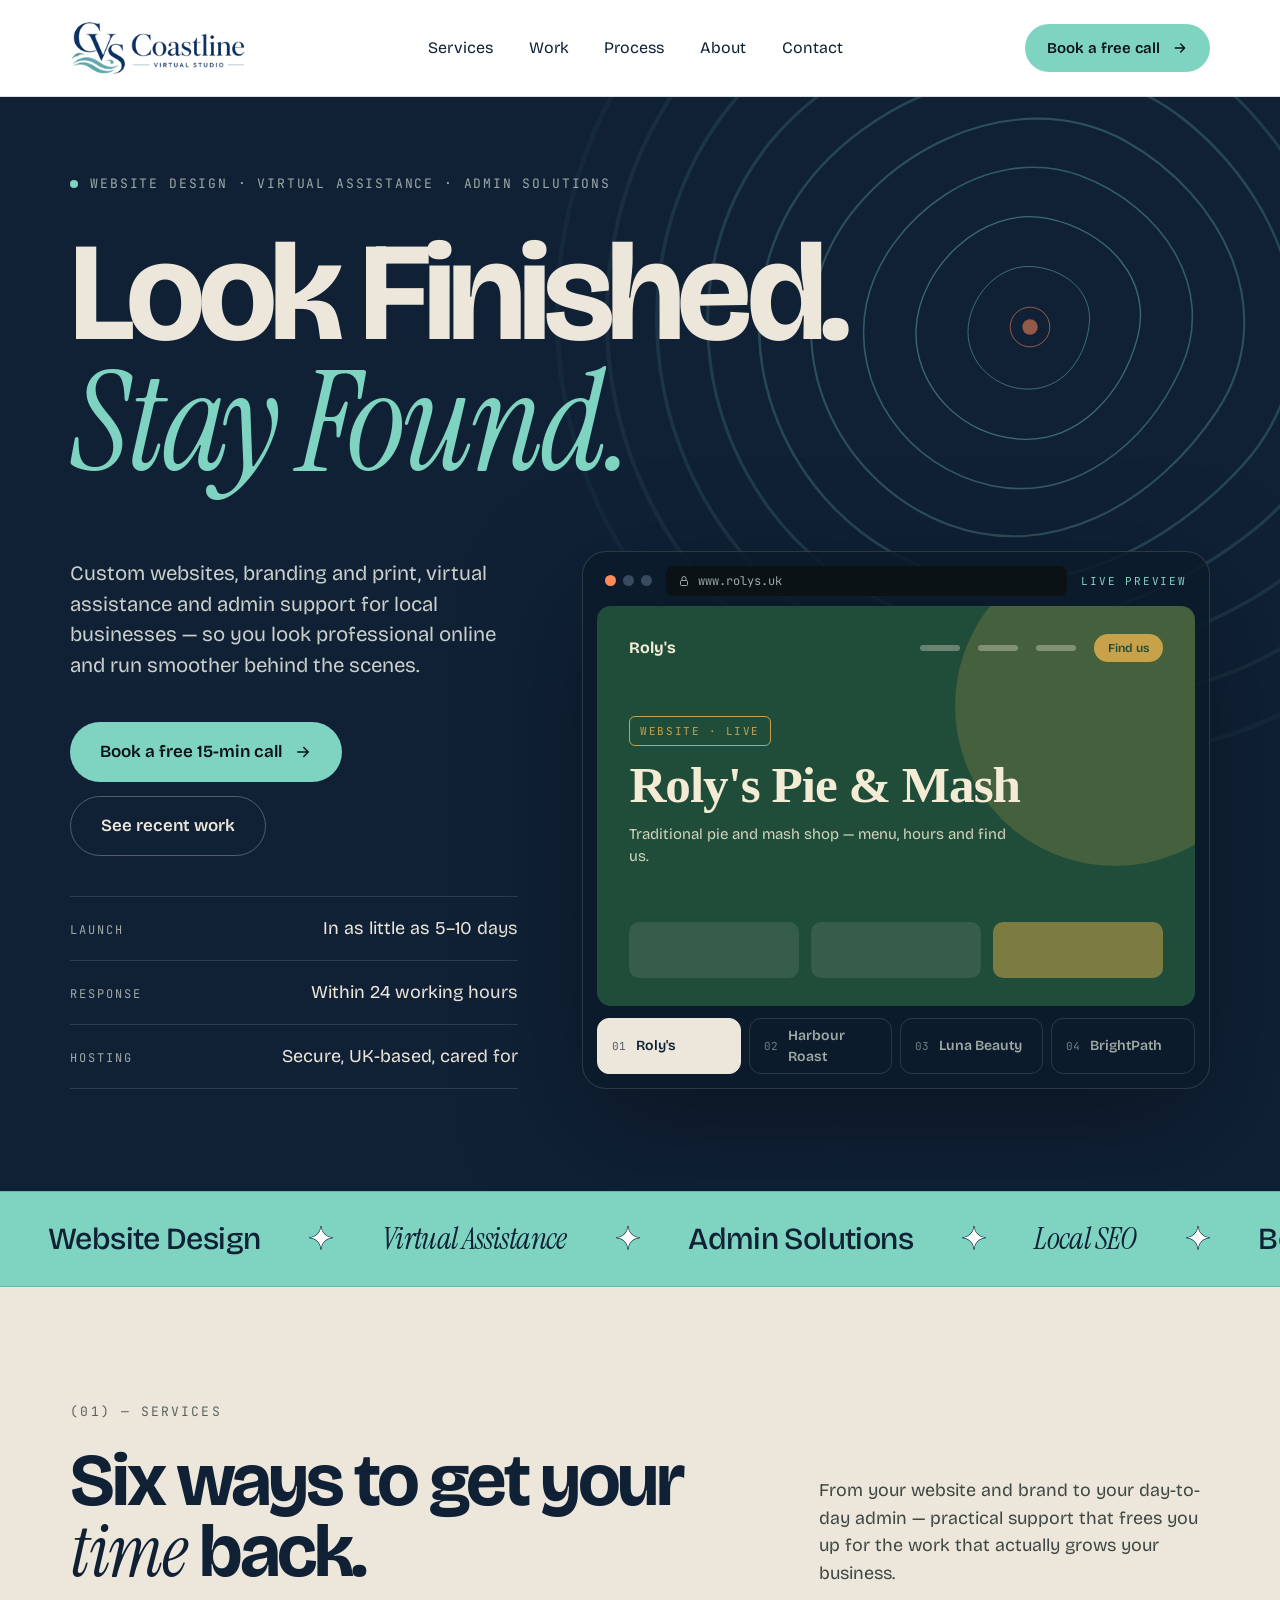
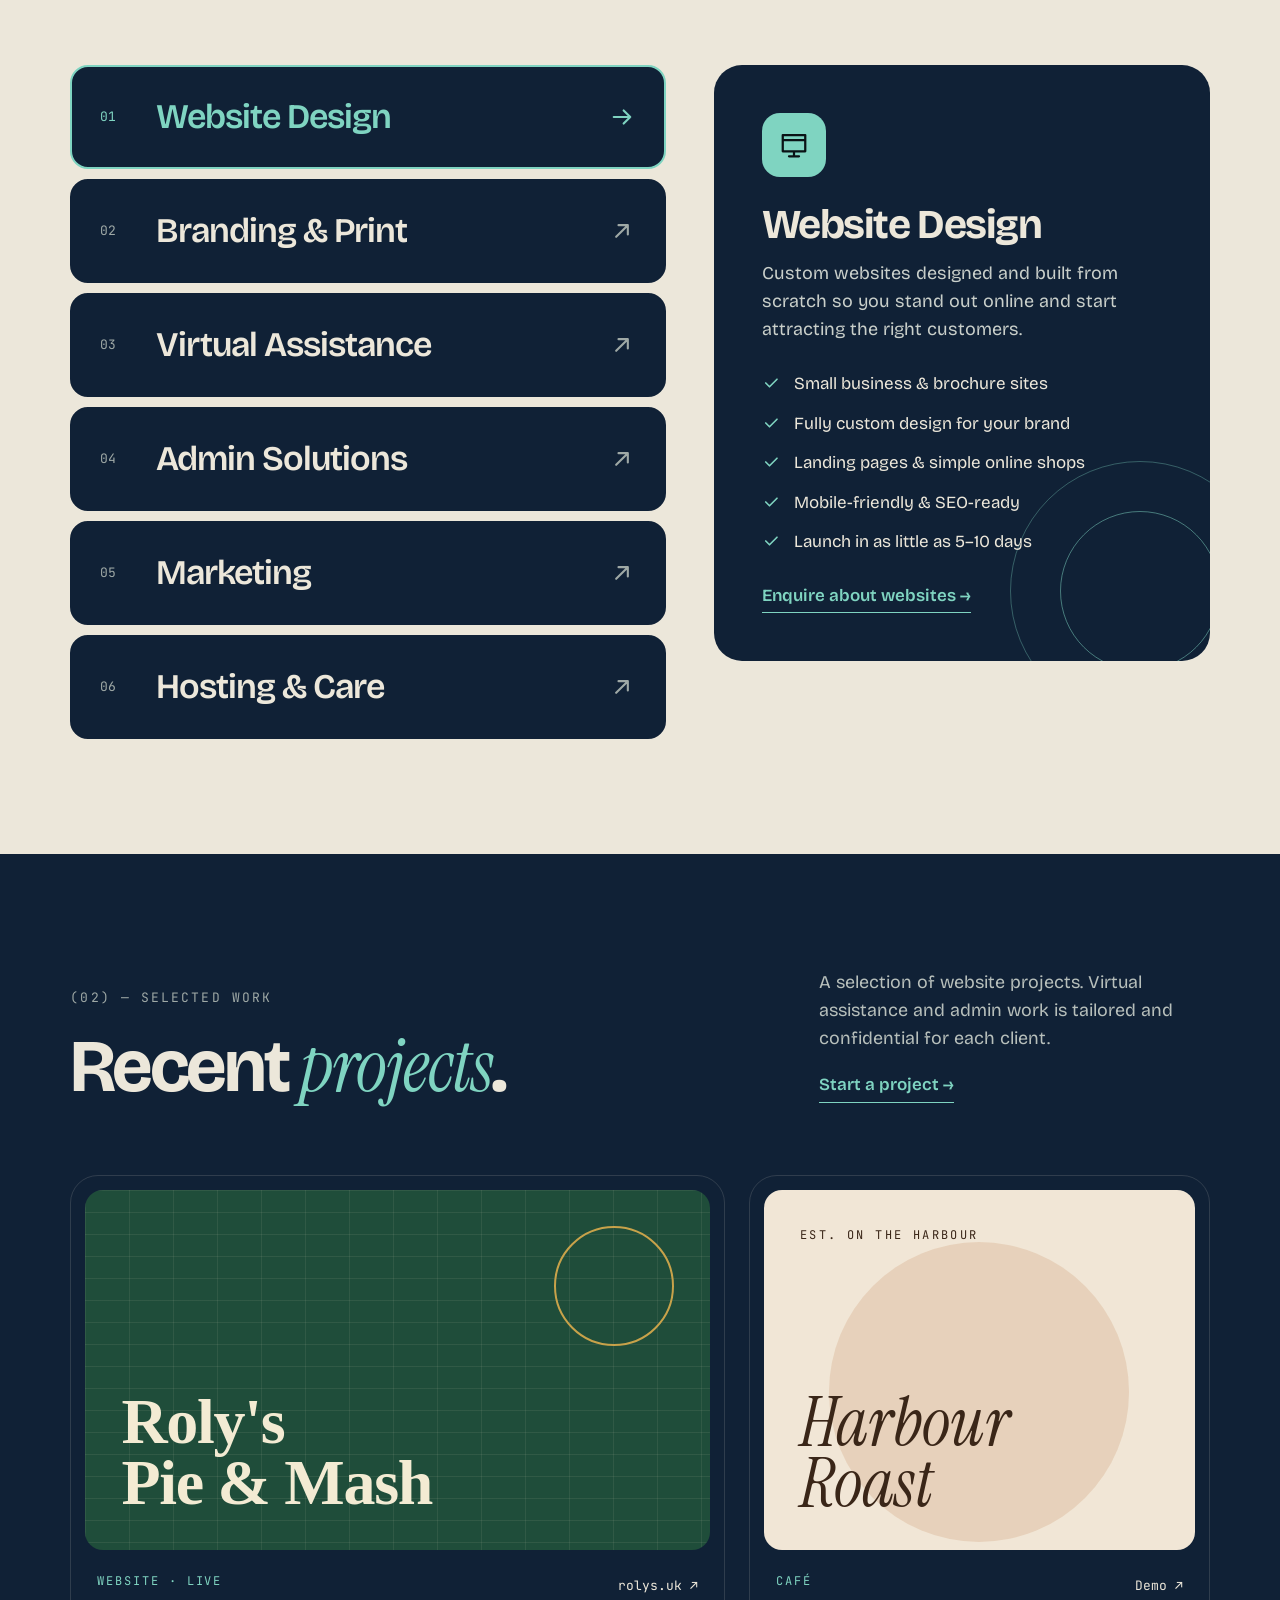
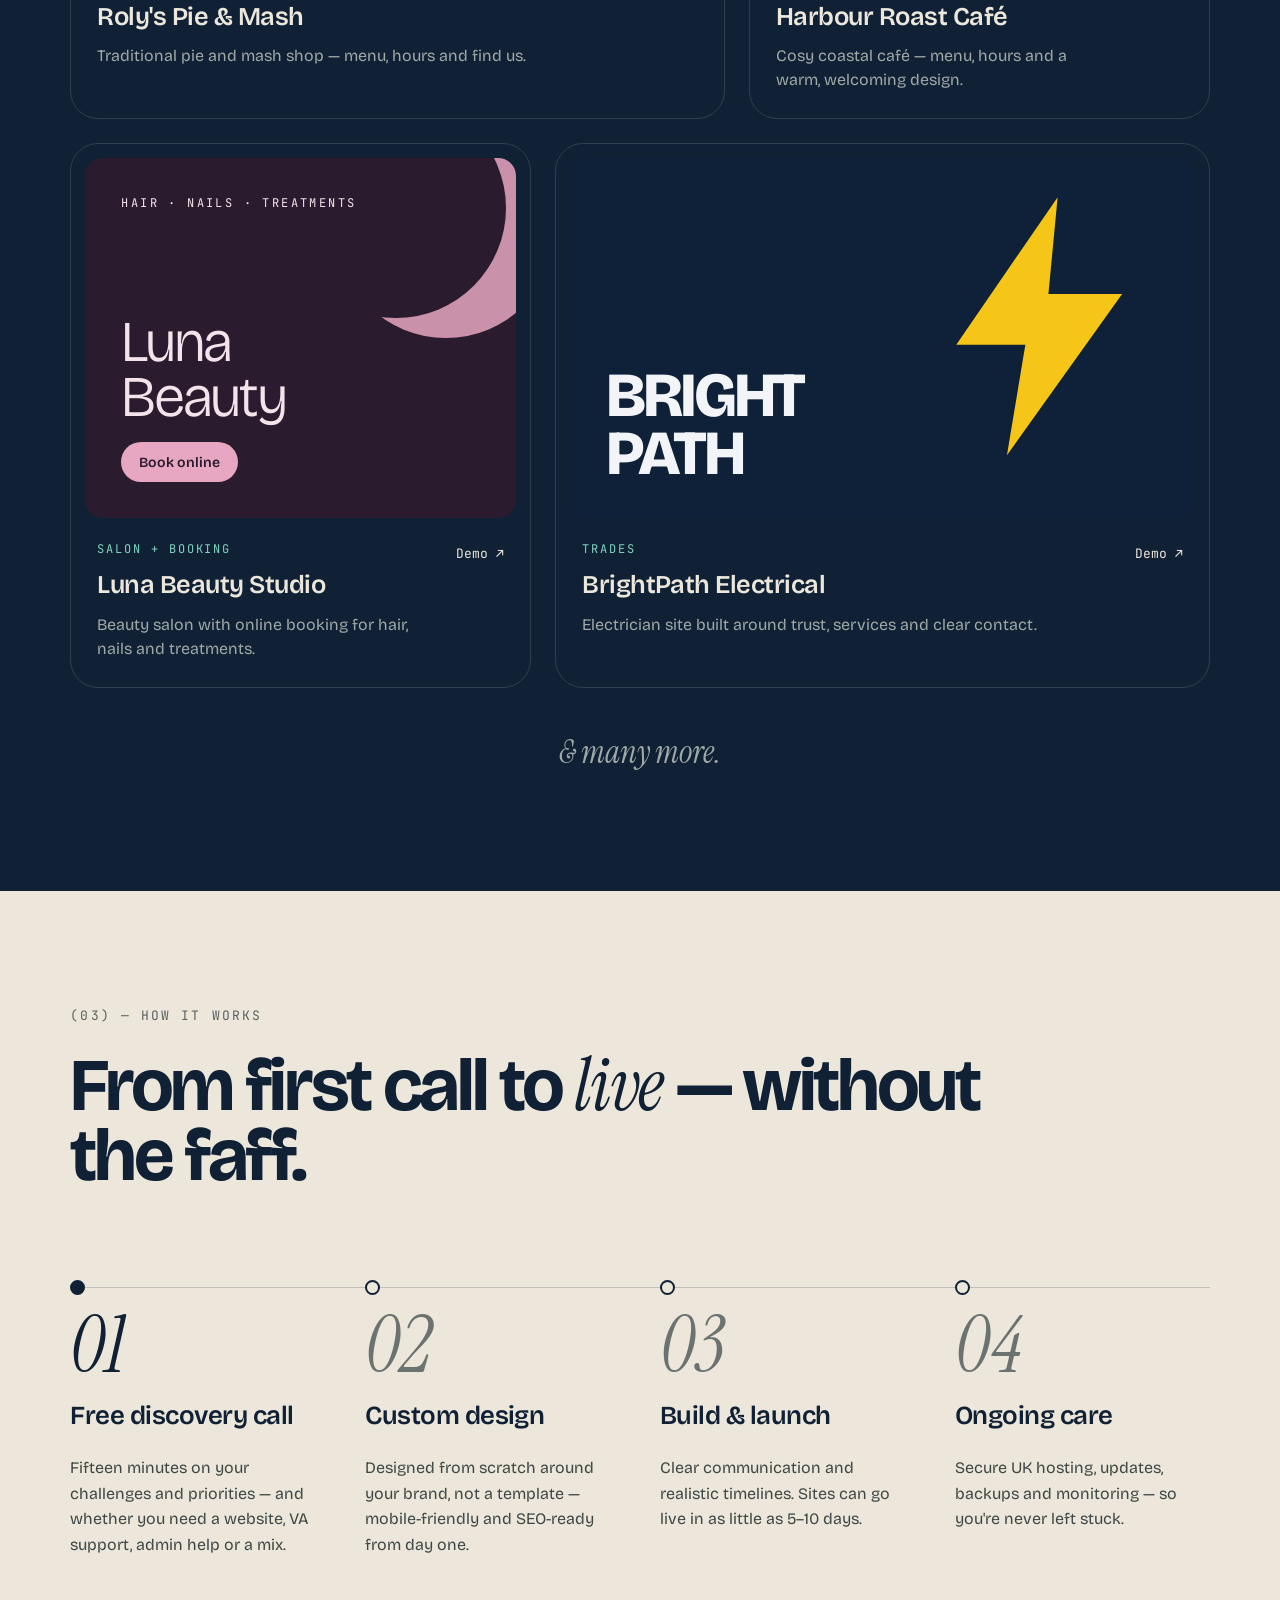
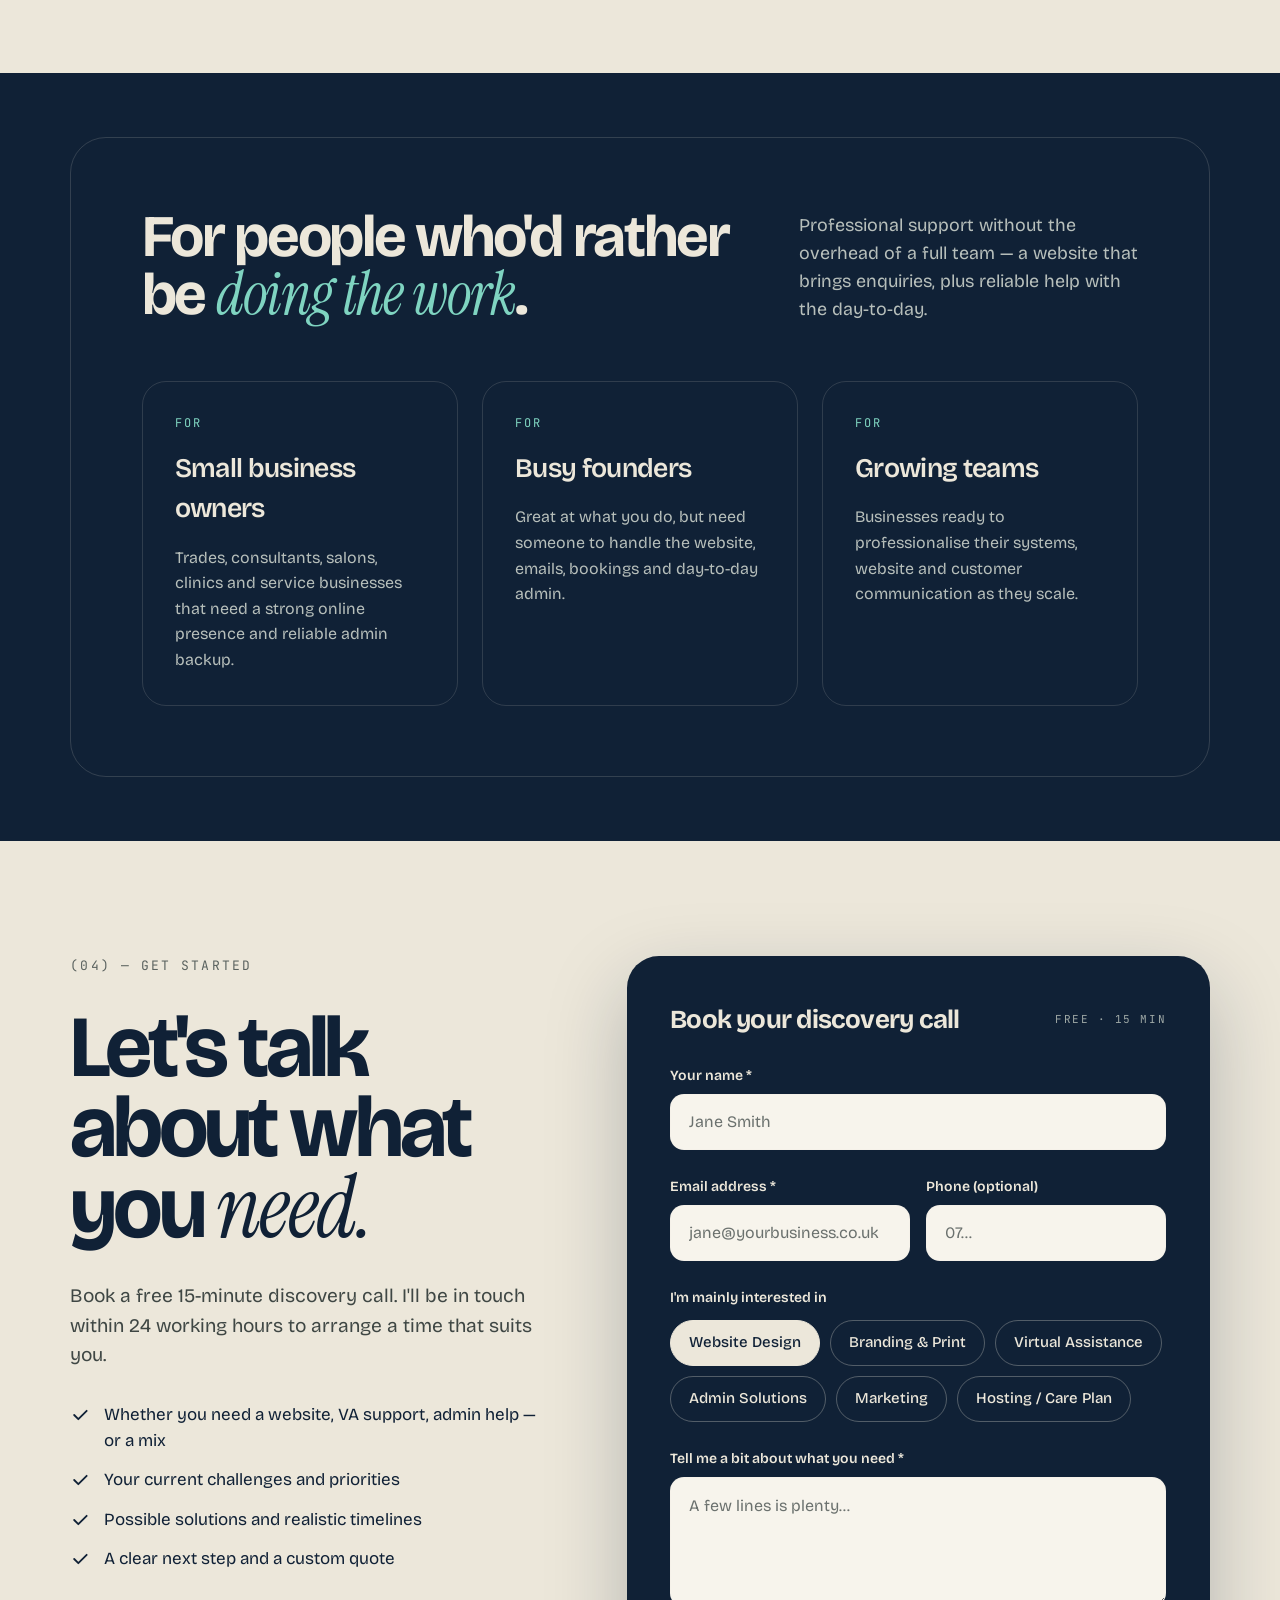
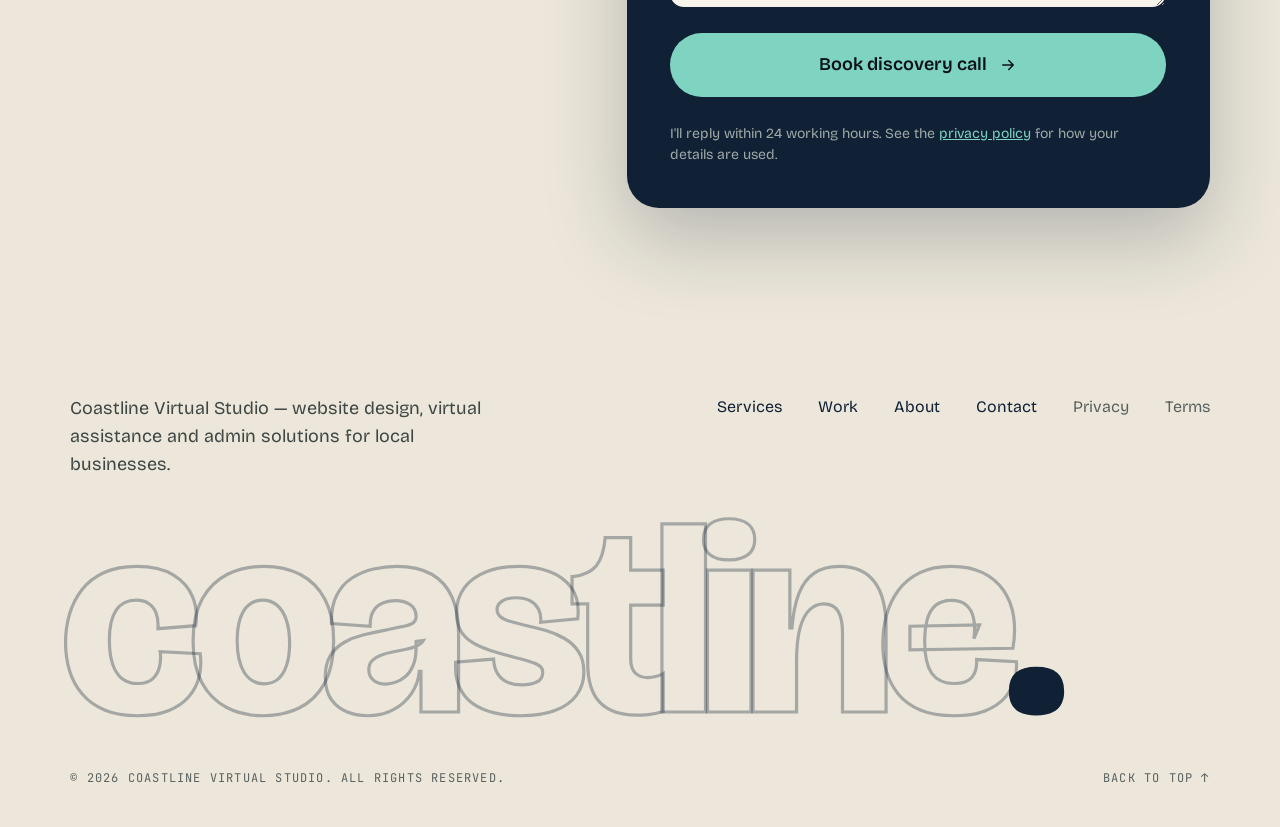
==== index.html @ e0f5e913 "Marquee: sea-green background, navy text, white stars with navy outline Co-Authored-By: Claude Opus " ====
<!doctype html>
<html lang="en-GB">
<head>
<meta charset="utf-8">
<meta name="viewport" content="width=device-width, initial-scale=1, viewport-fit=cover">
<title>Coastline Virtual Studio | Website Design &amp; Virtual Assistance</title>
<meta name="description" content="Coastline Virtual Studio helps local businesses with website design, branding and print, virtual assistance and admin solutions. Professional support so you can focus on growing your business.">
<meta name="theme-color" content="#102136">
<link rel="canonical" href="https://coastlinevirtualstudio.co.uk/">

<meta property="og:type" content="website">
<meta property="og:site_name" content="Coastline Virtual Studio">
<meta property="og:title" content="Coastline Virtual Studio — Look finished. Stay found.">
<meta property="og:description" content="Custom websites, branding and print, virtual assistance and admin support for local businesses.">
<meta property="og:url" content="https://coastlinevirtualstudio.co.uk/">
<!-- TODO: add a 1200×630 share image, e.g. <meta property="og:image" content="https://coastlinevirtualstudio.co.uk/og-image.png"> -->
<meta name="twitter:card" content="summary_large_image">

<link rel="icon" href="data:image/svg+xml,%3Csvg xmlns='http://www.w3.org/2000/svg' viewBox='0 0 44 44'%3E%3Ccircle cx='22' cy='22' r='21' fill='%23102136'/%3E%3Cpath d='M7 20c4-4 8-4 12 0s8 4 12 0 6-3 7-2' stroke='%237FD4C1' stroke-width='2.4' fill='none' stroke-linecap='round'/%3E%3Cpath d='M7 27c4-4 8-4 12 0s8 4 12 0 6-3 7-2' stroke='%23ECE7DA' stroke-width='2.4' fill='none' stroke-linecap='round'/%3E%3C/svg%3E">

<link rel="preconnect" href="https://fonts.googleapis.com">
<link rel="preconnect" href="https://fonts.gstatic.com" crossorigin>
<link rel="stylesheet" href="https://fonts.googleapis.com/css2?family=Bricolage+Grotesque:opsz,wght@12..96,300..800&amp;family=Instrument+Serif:ital@0;1&amp;family=JetBrains+Mono:wght@400;500&amp;display=swap">

<script type="application/ld+json">
{
  "@context": "https://schema.org",
  "@type": "ProfessionalService",
  "name": "Coastline Virtual Studio",
  "url": "https://coastlinevirtualstudio.co.uk/",
  "description": "Website design, virtual assistance and admin solutions for local businesses.",
  "areaServed": "GB"
}
</script>

<!--
  ============================================================
  BEFORE GOING LIVE — replace these placeholders:
  1. FORM_ENDPOINT   → the contact form's action URL (search "FORM_ENDPOINT")
  2. CONTACT_EMAIL   → fallback email shown if the form can't send
  3. Reviews         → three client quotes, names, businesses, initials
  4. GOOGLE_REVIEWS  → link to the Google Business reviews page
  5. Optional: supply a larger (or SVG) logo for sharper rendering on high-res screens
  ============================================================
-->

<style>
:root{
  --navy:#102136;
  --navy-deep:#0C1A2B;
  --ink:#0A1215;
  --cream:#ECE7DA;
  --paper:#F7F4EC;
  --white:#FFFFFF;
  --sea:#7FD4C1;
  --sea-hover:#A8E6D8;
  --coral:#FF8A5B;
  --on-navy:#ECE7DA;
  --on-navy-body:#C9CFCA;
  --on-navy-soft:#B7BFBB;
  --on-navy-muted:#9FA9A6;
  --on-cream:#102136;
  --on-cream-body:#3F4744;
  --on-cream-muted:#5A625F;
  --line-dark:rgba(236,231,218,.14);
  --line-light:rgba(16,33,54,.14);

  --f-display:'Bricolage Grotesque','Helvetica Neue',Helvetica,Arial,sans-serif;
  --f-serif:'Instrument Serif',Georgia,'Times New Roman',serif;
  --f-mono:'JetBrains Mono',ui-monospace,SFMono-Regular,Menlo,Consolas,monospace;

  --gutter:clamp(20px,5.5vw,80px);
  --section-y:clamp(80px,9vw,136px);
  --maxw:1440px;
  --header-h:80px;

  --h1:clamp(52px,15vw,140px);
  --h2:clamp(40px,5.8vw,80px);
  --h2-lg:clamp(48px,6.8vw,96px);
}
@media (min-width:1100px){:root{--header-h:96px}}

*,*::before,*::after{box-sizing:border-box}
:root{padding-top:env(safe-area-inset-top,0px);padding-bottom:env(safe-area-inset-bottom,0px)}
html{scroll-behavior:smooth;scroll-padding-top:calc(var(--header-h) + env(safe-area-inset-top,0px));-webkit-text-size-adjust:100%}
body{margin:0;background:var(--cream);color:var(--on-navy);font-family:var(--f-display);font-size:17px;line-height:1.5;-webkit-font-smoothing:antialiased;text-rendering:optimizeLegibility;overflow-x:hidden}
img,svg{max-width:100%}
a{color:var(--sea)}
a:hover{color:var(--sea-hover)}
button{font:inherit;color:inherit}
:focus-visible{outline:2px solid var(--sea);outline-offset:3px;border-radius:4px}
.on-cream :focus-visible{outline-color:var(--navy)}
.skip{position:absolute;left:-9999px;top:8px;z-index:100;background:var(--sea);color:var(--ink);padding:12px 18px;border-radius:999px;font-weight:600;text-decoration:none}
.skip:focus{left:12px}
.sr-only{position:absolute;width:1px;height:1px;padding:0;margin:-1px;overflow:hidden;clip:rect(0,0,0,0);white-space:nowrap;border:0}

.wrap{width:100%;max-width:var(--maxw);margin:0 auto;padding-left:var(--gutter);padding-right:var(--gutter)}
.section{padding-top:var(--section-y);padding-bottom:var(--section-y)}
.bg-navy{background:var(--navy);color:var(--on-navy)}
.bg-cream{background:var(--cream);color:var(--on-cream)}

.eyebrow{display:block;font-family:var(--f-mono);font-size:13px;letter-spacing:.16em;color:var(--on-navy-muted)}
.bg-cream .eyebrow{color:var(--on-cream-muted)}
.h2{margin:0;font-size:var(--h2);line-height:.95;letter-spacing:-.045em;font-weight:700}
.it{font-family:var(--f-serif);font-style:italic;font-weight:400;letter-spacing:-.02em}
.bg-navy .it{color:var(--sea)}
.bg-cream .it{color:var(--navy)}
.lede{margin:0;font-size:clamp(17px,1.4vw,19px);line-height:1.55;color:var(--on-navy-soft)}
.bg-cream .lede{color:var(--on-cream-body)}
.section-head{display:grid;grid-template-columns:minmax(0,7fr) minmax(0,4fr);gap:clamp(24px,5vw,64px);align-items:end}
.section-head .stack{display:flex;flex-direction:column;gap:24px}
.section-head .aside{display:flex;flex-direction:column;gap:20px;align-items:flex-start}
.text-link{font-size:17px;font-weight:600;text-decoration:none;border-bottom:1px solid currentColor;padding-bottom:4px}
.bg-navy .text-link{color:var(--sea)}
.bg-cream .text-link{color:var(--navy)}

.btn{display:inline-flex;align-items:center;justify-content:center;gap:12px;min-height:56px;padding:0 28px;border-radius:999px;font-weight:600;font-size:17px;text-decoration:none;border:0;cursor:pointer;transition:transform .2s,filter .2s,background .2s;white-space:nowrap}
.btn:hover{transform:translateY(-2px)}
.btn-sea{background:var(--sea);color:var(--ink)}
.btn-sea:hover{color:var(--ink);filter:brightness(1.06)}
.btn-ghost{border:1px solid rgba(236,231,218,.3);color:var(--on-navy);background:transparent}
.btn-ghost:hover{color:var(--on-navy);border-color:rgba(236,231,218,.6)}
.btn svg{flex:none}

/* ---------- HEADER ---------- */
.site-header{position:sticky;top:0;z-index:50;background:var(--white);color:var(--navy);border-bottom:1px solid var(--line-light);transition:box-shadow .3s}
.site-header.scrolled{box-shadow:0 10px 30px rgba(16,33,54,.08)}
.site-header .wrap{height:var(--header-h);display:flex;align-items:center;justify-content:space-between;gap:24px}
.brand{display:flex;align-items:center;gap:14px;text-decoration:none;color:var(--navy)}
.brand:hover{color:var(--navy)}
.brand img{display:block;height:52px;width:auto}
@media (max-width:640px){.brand img{height:44px}}
.nav{display:flex;gap:clamp(24px,2.8vw,40px);font-size:16px}
.nav a{color:var(--navy);text-decoration:none;position:relative;padding:6px 0}
.nav a::after{content:"";position:absolute;left:0;right:0;bottom:0;height:1.5px;background:var(--navy);transform:scaleX(0);transform-origin:left;transition:transform .25s}
.nav a:hover::after{transform:scaleX(1)}
.header-cta{min-height:48px;padding:0 22px;font-size:15px}
.menu-btn{display:none;width:48px;height:48px;border-radius:12px;border:1px solid var(--line-light);background:transparent;cursor:pointer;align-items:center;justify-content:center}
.menu-btn .bars span{display:block;width:20px;height:2px;background:var(--navy);border-radius:2px;transition:transform .25s}
.menu-btn .bars span+span{margin-top:6px}
.menu-btn[aria-expanded="true"] .bars span:first-child{transform:translateY(4px) rotate(45deg)}
.menu-btn[aria-expanded="true"] .bars span:last-child{transform:translateY(-4px) rotate(-45deg)}
.menu-btn .bars{display:flex;flex-direction:column}
.mobile-menu{display:none}

@media (max-width:1000px){
  .nav,.header-cta{display:none}
  .menu-btn{display:inline-flex}
  .mobile-menu{display:block;position:fixed;left:0;right:0;top:calc(var(--header-h) + env(safe-area-inset-top,0px));bottom:0;background:var(--white);color:var(--navy);padding:24px var(--gutter) calc(32px + env(safe-area-inset-bottom,0px));transform:translateY(-8px);opacity:0;visibility:hidden;transition:opacity .25s,transform .25s,visibility 0s .25s;overflow-y:auto;z-index:49}
  .mobile-menu.open{opacity:1;transform:none;visibility:visible;transition:opacity .25s,transform .25s}
  .mobile-menu ul{list-style:none;margin:0;padding:0;border-top:1px solid var(--line-light)}
  .mobile-menu li a{display:flex;justify-content:space-between;align-items:center;min-height:68px;border-bottom:1px solid var(--line-light);font-size:28px;font-weight:600;letter-spacing:-.02em;color:var(--navy);text-decoration:none}
  .mobile-menu .btn{margin-top:28px;width:100%}
  body.menu-open{overflow:hidden}
}

/* ---------- HERO ---------- */
.hero{position:relative;overflow:hidden;padding-top:clamp(48px,6vw,80px);padding-bottom:clamp(72px,8vw,112px)}
.hero-contours{position:absolute;right:-300px;top:-320px;width:1100px;height:1100px;opacity:.55;pointer-events:none}
.contour-spin{animation:spin 160s linear infinite;transform-box:fill-box;transform-origin:center}
.pulse{animation:pulse 2.2s ease-in-out infinite;transform-box:fill-box;transform-origin:center}
@keyframes spin{to{transform:rotate(360deg)}}
@keyframes pulse{0%,100%{opacity:1;transform:scale(1)}50%{opacity:.35;transform:scale(.7)}}
@keyframes rise{from{opacity:0;transform:translateY(24px)}to{opacity:1;transform:none}}
.hero .wrap{position:relative}
.hero-tag{margin:0;display:flex;align-items:center;gap:12px;font-family:var(--f-mono);font-size:13px;letter-spacing:.14em;color:var(--on-navy-muted);animation:rise .9s cubic-bezier(.2,.7,.2,1) both}
.hero-tag .dot{width:8px;height:8px;border-radius:50%;background:var(--sea);flex:none}
.hero h1{margin:clamp(24px,3vw,36px) 0 0;font-size:var(--h1);font-weight:700;line-height:.92;letter-spacing:-.048em;animation:rise .9s .15s cubic-bezier(.2,.7,.2,1) both}
.hero h1 .it{display:block;color:var(--sea)}
.hero-grid{margin-top:clamp(48px,5vw,72px);display:grid;grid-template-columns:minmax(0,5fr) minmax(0,7fr);gap:clamp(40px,5vw,72px);align-items:start;animation:rise .9s .3s cubic-bezier(.2,.7,.2,1) both}
.hero-copy{display:flex;flex-direction:column;gap:40px;padding-top:8px}
.hero-copy p{margin:0;font-size:clamp(18px,1.6vw,22px);line-height:1.5;color:var(--on-navy-body)}
.hero-ctas{display:flex;gap:14px;flex-wrap:wrap}
.hero-ctas .btn{min-height:60px;padding:0 30px}
.facts{margin:0;padding:0;list-style:none;border-top:1px solid var(--line-dark)}
.facts li{display:flex;justify-content:space-between;align-items:baseline;gap:16px;padding:18px 0;border-bottom:1px solid var(--line-dark)}
.facts .k{font-family:var(--f-mono);font-size:12px;letter-spacing:.16em;color:var(--on-navy-muted)}
.facts .v{font-size:18px;text-align:right}

/* live preview */
.preview{border:1px solid var(--line-dark);border-radius:24px;background:rgba(12,26,43,.85);padding:14px;box-shadow:0 40px 120px rgba(0,0,0,.35)}
.chrome{height:40px;display:flex;align-items:center;gap:14px;padding:0 8px 10px}
.lights{display:flex;gap:7px;flex:none}
.lights span{width:11px;height:11px;border-radius:50%;background:#3A4A5E}
.lights span:first-child{background:var(--coral)}
.urlbar{flex:1;min-width:0;height:30px;border-radius:8px;background:var(--ink);display:flex;align-items:center;gap:8px;padding:0 12px;font-family:var(--f-mono);font-size:12px;color:var(--on-navy-muted);overflow:hidden;white-space:nowrap;text-overflow:ellipsis}
.urlbar span{overflow:hidden;text-overflow:ellipsis}
.live{font-family:var(--f-mono);font-size:11px;letter-spacing:.16em;color:var(--sea);flex:none}
.mock{--p-bg:#1F4D3A;--p-fg:#F3EBD3;--p-acc:#C8A24A;--p-font:Georgia,serif;height:400px;border-radius:14px;background:var(--p-bg);color:var(--p-fg);padding:28px 32px;display:flex;flex-direction:column;justify-content:space-between;overflow:hidden;position:relative;transition:background .6s,color .6s;text-decoration:none}
.mock:hover{color:var(--p-fg)}
.mock-orb{position:absolute;width:320px;height:320px;border-radius:50%;right:-80px;top:-60px;background:var(--p-acc);opacity:.22;transition:background .6s}
.mock-nav{display:flex;justify-content:space-between;align-items:center;position:relative;gap:12px}
.mock-brand{font-weight:700;font-size:16px;letter-spacing:-.01em}
.mock-links{display:flex;gap:18px;align-items:center}
.mock-links i{display:block;width:40px;height:6px;border-radius:3px;background:var(--p-fg);opacity:.35}
.mock-cta{height:28px;padding:0 14px;border-radius:999px;background:var(--p-acc);color:var(--p-bg);font-size:12px;font-weight:600;display:flex;align-items:center;white-space:nowrap}
.mock-body{display:flex;flex-direction:column;gap:14px;position:relative}
.mock-tag{align-self:flex-start;font-family:var(--f-mono);font-size:11px;letter-spacing:.14em;padding:6px 10px;border-radius:6px;border:1px solid var(--p-acc);color:var(--p-acc)}
.mock-name{font-family:var(--p-font);font-size:clamp(34px,4vw,52px);line-height:.98;letter-spacing:-.02em;font-weight:700;max-width:440px}
.mock-desc{font-size:15px;opacity:.85;max-width:380px;line-height:1.45}
.mock-row{display:grid;grid-template-columns:repeat(3,minmax(0,1fr));gap:12px;position:relative}
.mock-row i{display:block;height:56px;border-radius:10px;background:var(--p-fg);opacity:.1}
.mock-row i:last-child{background:var(--p-acc);opacity:.55}
.mock.swap .mock-body{animation:rise .5s cubic-bezier(.2,.7,.2,1) both}
.tabs{display:grid;grid-template-columns:repeat(4,minmax(0,1fr));gap:8px;margin-top:12px}
.tab{min-height:56px;border-radius:12px;border:1px solid var(--line-dark);background:transparent;color:var(--on-navy-muted);font-size:14px;font-weight:600;display:flex;align-items:center;gap:10px;padding:0 14px;cursor:pointer;text-align:left;transition:background .3s,color .3s,border-color .3s}
.tab:hover{border-color:rgba(236,231,218,.35);color:var(--on-navy)}
.tab small{font-family:var(--f-mono);font-size:11px;opacity:.7;font-weight:400}
.tab[aria-selected="true"]{background:var(--cream);color:var(--navy);border-color:var(--cream)}

/* ---------- MARQUEE ---------- */
.marquee{background:var(--sea);color:var(--navy);height:96px;border-top:1px solid rgba(16,33,54,.18);border-bottom:1px solid rgba(16,33,54,.18);overflow:hidden;display:flex;align-items:center}
.marquee-track{display:flex;gap:48px;white-space:nowrap;font-size:clamp(24px,2.4vw,34px);font-weight:500;letter-spacing:-.02em;padding-left:48px;animation:marquee 40s linear infinite;will-change:transform}
.marquee-track .it{color:inherit}
.marquee-track .star{color:var(--white);-webkit-text-stroke:1.2px var(--navy);paint-order:stroke fill}
@keyframes marquee{to{transform:translateX(-50%)}}

/* ---------- SERVICES ---------- */
.services-grid{margin-top:clamp(48px,6vw,80px);display:grid;grid-template-columns:minmax(0,6fr) minmax(0,5fr);gap:clamp(24px,4vw,48px);align-items:start}
.svc-list{display:flex;flex-direction:column;gap:10px}
.svc-tab{min-height:104px;border:2px solid var(--navy);border-radius:18px;background:var(--navy);color:var(--on-navy);display:flex;align-items:center;gap:28px;padding:0 28px;cursor:pointer;text-align:left;width:100%;transition:border-color .25s,color .25s,transform .25s}
.svc-tab:hover{transform:translateX(4px)}
.svc-tab .n{font-family:var(--f-mono);font-size:13px;color:var(--on-navy-muted);width:28px;flex:none}
.svc-tab .t{font-size:clamp(24px,2.7vw,38px);font-weight:600;letter-spacing:-.03em;flex:1}
.svc-tab svg{flex:none;stroke:var(--on-navy-muted);transition:transform .25s}
.svc-tab[aria-selected="true"]{border-color:var(--sea);color:var(--sea)}
.svc-tab[aria-selected="true"] .n{color:var(--sea)}
.svc-tab[aria-selected="true"] svg{stroke:var(--sea);transform:rotate(45deg)}
.svc-tab:focus-visible{outline-color:var(--navy)}
.svc-panel{background:var(--navy);color:var(--on-navy);border-radius:28px;padding:clamp(28px,4vw,48px);min-height:520px;display:flex;flex-direction:column;gap:28px;position:relative;overflow:hidden}
.svc-panel[hidden]{display:none}
.svc-panel::before,.svc-panel::after{content:"";position:absolute;border-radius:50%;border:1px solid var(--sea);pointer-events:none}
.svc-panel::before{right:-60px;bottom:-60px;width:260px;height:260px;opacity:.35}
.svc-panel::after{right:-10px;bottom:-10px;width:160px;height:160px;opacity:.5}
.svc-panel.swap{animation:rise .45s cubic-bezier(.2,.7,.2,1) both}
.svc-icon{width:64px;height:64px;border-radius:18px;background:var(--sea);display:flex;align-items:center;justify-content:center}
.svc-panel h3{margin:0 0 14px;font-size:clamp(32px,3.2vw,44px);line-height:1;letter-spacing:-.035em;font-weight:700}
.svc-panel p{margin:0;font-size:18px;line-height:1.55;color:var(--on-navy-body)}
.ticks{margin:0;padding:0;list-style:none;display:flex;flex-direction:column;gap:14px;position:relative}
.ticks li{display:flex;gap:14px;align-items:flex-start;font-size:17px}
.ticks svg{flex:none;margin-top:3px}
.svc-panel .text-link{margin-top:auto;align-self:flex-start;position:relative;color:var(--sea)}

/* ---------- WORK ---------- */
.work-grid{margin-top:clamp(48px,6vw,72px);display:grid;grid-template-columns:repeat(12,minmax(0,1fr));gap:24px}
.work-card{text-decoration:none;color:var(--on-navy);border:1px solid var(--line-dark);border-radius:28px;padding:14px;display:flex;flex-direction:column;gap:22px;transition:transform .35s cubic-bezier(.2,.7,.2,1),border-color .35s}
.work-card:hover{transform:translateY(-6px);border-color:rgba(236,231,218,.35);color:var(--on-navy)}
.span-7{grid-column:span 7}.span-5{grid-column:span 5}
.work-visual{height:360px;border-radius:18px;position:relative;overflow:hidden;padding:36px;display:flex;flex-direction:column}
.work-meta{display:flex;justify-content:space-between;align-items:flex-start;padding:0 12px 12px;gap:24px}
.work-meta .l{display:flex;flex-direction:column;gap:8px}
.work-meta .cat{font-family:var(--f-mono);font-size:12px;letter-spacing:.16em;color:var(--sea)}
.work-meta .name{font-size:clamp(22px,2vw,28px);font-weight:600;letter-spacing:-.02em}
.work-meta .desc{font-size:16px;color:var(--on-navy-muted)}
.work-meta .go{font-family:var(--f-mono);font-size:13px;white-space:nowrap;padding-top:4px}
.v-rolys{background:#1F4D3A;color:#F3EBD3;justify-content:flex-end}
.v-rolys::before{content:"";position:absolute;inset:0;background-image:linear-gradient(rgba(243,235,211,.08) 1px,transparent 1px),linear-gradient(90deg,rgba(243,235,211,.08) 1px,transparent 1px);background-size:44px 22px}
.v-rolys .ring{position:absolute;right:36px;top:36px;width:120px;height:120px;border-radius:50%;border:2px solid #C8A24A}
.v-rolys .word{font-family:Georgia,serif;font-size:clamp(44px,5vw,72px);font-weight:700;line-height:.95;letter-spacing:-.02em;position:relative}
.v-cafe{background:#F1E6D6;color:#3A2618;justify-content:space-between}
.v-cafe .blob{position:absolute;left:50%;top:56%;width:300px;height:300px;margin:-150px 0 0 -150px;border-radius:50%;background:#B5652B;opacity:.16}
.v-cafe .small{font-family:var(--f-mono);font-size:12px;letter-spacing:.2em;position:relative}
.v-cafe .word{font-family:var(--f-serif);font-style:italic;font-size:clamp(52px,5.3vw,76px);line-height:.9;position:relative}
.v-luna{background:#2A1B2E;color:#F4E3EA;justify-content:space-between}
.v-luna .moon{position:absolute;right:-40px;top:-40px;width:220px;height:220px;border-radius:50%;background:#E7A6C1;opacity:.85}
.v-luna .moon-cut{position:absolute;right:10px;top:-60px;width:220px;height:220px;border-radius:50%;background:#2A1B2E}
.v-luna .small{font-family:var(--f-mono);font-size:12px;letter-spacing:.2em;position:relative}
.v-luna .stack{display:flex;flex-direction:column;gap:18px;position:relative}
.v-luna .word{font-size:clamp(44px,4.5vw,64px);font-weight:300;letter-spacing:-.04em;line-height:.95}
.v-luna .pill{align-self:flex-start;height:40px;padding:0 18px;border-radius:999px;background:#E7A6C1;color:#2A1B2E;font-size:14px;font-weight:600;display:flex;align-items:center}
.v-bright{background:#0E2138;color:#F2F4F7;justify-content:flex-end}
.v-bright svg{position:absolute;right:40px;top:30px;width:clamp(150px,18vw,260px);height:auto}
.v-bright .word{font-size:clamp(48px,4.9vw,70px);font-weight:800;letter-spacing:-.05em;line-height:.92;text-transform:uppercase;position:relative}
.more{margin:40px 0 0;text-align:center;font-family:var(--f-serif);font-style:italic;font-size:32px;color:var(--on-navy-muted)}

/* ---------- PROCESS ---------- */
.process-head{display:flex;flex-direction:column;gap:24px;max-width:980px}
.steps{margin:clamp(56px,7vw,88px) 0 0;padding:0;list-style:none;display:grid;grid-template-columns:repeat(4,minmax(0,1fr));gap:40px;position:relative}
.steps::before{content:"";position:absolute;left:0;right:0;top:7px;height:1px;background:rgba(16,33,54,.2)}
.step{display:flex;flex-direction:column;gap:20px;position:relative}
.step .dot{width:15px;height:15px;border-radius:50%;background:var(--cream);border:2px solid var(--navy)}
.step:first-child .dot{background:var(--navy)}
.step .num{font-family:var(--f-serif);font-style:italic;font-size:clamp(64px,6vw,88px);line-height:.8;color:#6B7370}
.step:first-child .num{color:var(--navy)}
.step h3{margin:0;font-size:26px;font-weight:600;letter-spacing:-.02em}
.step p{margin:0;font-size:16px;line-height:1.6;color:var(--on-cream-body)}

/* ---------- ABOUT ---------- */
.about{padding-top:clamp(40px,5vw,72px);padding-bottom:clamp(40px,5vw,72px)}
.about-panel{border:1px solid rgba(236,231,218,.16);border-radius:36px;padding:clamp(28px,5.5vw,80px);display:flex;flex-direction:column;gap:clamp(40px,4.5vw,64px)}
.about-panel .h2{font-size:clamp(38px,4.6vw,64px);line-height:.98;letter-spacing:-.04em}
.for-grid{display:grid;grid-template-columns:repeat(3,minmax(0,1fr));gap:24px}
.for-card{border:1px solid var(--line-dark);border-radius:24px;padding:clamp(24px,2.5vw,36px);display:flex;flex-direction:column;gap:16px}
.for-card .k{font-family:var(--f-mono);font-size:12px;letter-spacing:.16em;color:var(--sea)}
.for-card h3{margin:0;font-size:clamp(24px,2.1vw,30px);font-weight:600;letter-spacing:-.025em}
.for-card p{margin:0;font-size:16px;line-height:1.6;color:var(--on-navy-soft)}

/* ---------- CONTACT ---------- */
.contact-grid{display:grid;grid-template-columns:minmax(0,5fr) minmax(0,6fr);gap:clamp(40px,5.5vw,80px);align-items:start}
.contact-copy{display:flex;flex-direction:column;gap:32px}
.contact-copy .h2{font-size:var(--h2-lg);line-height:.92;letter-spacing:-.05em}
.contact-copy p{margin:0;font-size:clamp(18px,1.5vw,20px);line-height:1.55;color:var(--on-cream-body)}
.contact-copy .ticks li{font-size:17px}
.form-card{background:var(--navy);color:var(--on-navy);border-radius:32px;padding:clamp(24px,3.4vw,48px);box-shadow:0 30px 80px rgba(16,33,54,.25)}
.form-card form{display:flex;flex-direction:column;gap:26px}
.form-card form[hidden]{display:none}
.form-top{display:flex;justify-content:space-between;align-items:center;gap:16px;flex-wrap:wrap}
.form-top .title{font-size:26px;font-weight:700;letter-spacing:-.03em}
.form-top .meta{font-family:var(--f-mono);font-size:11px;letter-spacing:.14em;color:var(--on-navy-muted)}
.field{display:flex;flex-direction:column;gap:8px}
.field label,.fieldset legend{font-size:14px;font-weight:600}
.field-row{display:grid;grid-template-columns:repeat(2,minmax(0,1fr));gap:16px}
.input{width:100%;min-height:56px;border-radius:14px;border:1px solid rgba(236,231,218,.2);background:var(--paper);padding:0 18px;font-family:var(--f-display);font-size:16px;color:var(--ink)}
textarea.input{padding:16px 18px;min-height:130px;resize:vertical;line-height:1.5}
.input::placeholder{color:#6B716E}
.input:focus{outline:2px solid var(--sea);outline-offset:2px}
.fieldset{border:0;margin:0;padding:0}
.fieldset legend{padding:0;margin-bottom:12px}
.chips{display:flex;flex-wrap:wrap;gap:10px}
.chip{position:relative}
.chip input{position:absolute;opacity:0;width:1px;height:1px}
.chip span{display:inline-flex;align-items:center;min-height:46px;padding:0 18px;border-radius:999px;border:1px solid rgba(236,231,218,.3);color:var(--on-navy);font-size:15px;font-weight:500;cursor:pointer;transition:background .2s,color .2s,border-color .2s;user-select:none}
.chip span:hover{border-color:rgba(236,231,218,.6)}
.chip input:checked+span{background:var(--cream);color:var(--navy);border-color:var(--cream)}
.chip input:focus-visible+span{outline:2px solid var(--sea);outline-offset:3px}
.hp{position:absolute;left:-9999px;width:1px;height:1px;overflow:hidden}
.submit{width:100%;min-height:64px;font-size:18px}
.submit[disabled]{opacity:.7;cursor:progress;transform:none}
.form-note{margin:0;font-size:14px;color:var(--on-navy-muted)}
.form-error{margin:0;padding:14px 16px;border-radius:12px;background:rgba(255,138,91,.14);border:1px solid rgba(255,138,91,.5);color:#FFD2C0;font-size:15px}
.form-error a{color:#FFD2C0}
.thanks{min-height:520px;display:flex;flex-direction:column;justify-content:center;align-items:flex-start;gap:24px}
.thanks[hidden]{display:none}
.thanks .badge{width:72px;height:72px;border-radius:50%;background:var(--ink);border:1px solid rgba(236,231,218,.2);display:flex;align-items:center;justify-content:center}
.thanks h3{margin:0;font-size:clamp(36px,4vw,52px);line-height:1;letter-spacing:-.04em;font-weight:700}
.thanks p{margin:0;font-size:18px;line-height:1.55;color:var(--on-navy-body);max-width:440px}
.btn-outline-light{min-height:48px;padding:0 22px;font-size:15px;border:1px solid rgba(236,231,218,.35);background:transparent;color:var(--on-navy)}

/* ---------- REVIEWS ---------- */
.reviews-row{margin-top:clamp(48px,6vw,72px);display:grid;grid-template-columns:repeat(3,minmax(0,1fr));gap:24px}
.review{margin:0;border:1px solid rgba(236,231,218,.16);border-radius:28px;padding:clamp(28px,3vw,40px);display:flex;flex-direction:column;gap:28px;min-height:380px}
.review .q{font-family:var(--f-serif);font-size:96px;line-height:.4;height:36px;color:var(--sea)}
.review blockquote{margin:0;font-size:clamp(19px,1.6vw,22px);line-height:1.45;letter-spacing:-.01em;flex:1}
.review figcaption{display:flex;align-items:center;gap:14px;padding-top:20px;border-top:1px solid var(--line-dark)}
.avatar{width:48px;height:48px;border-radius:50%;background:rgba(236,231,218,.1);border:1px solid rgba(236,231,218,.2);display:flex;align-items:center;justify-content:center;font-family:var(--f-mono);font-size:12px;color:var(--on-navy-muted);flex:none}
.who{display:flex;flex-direction:column;gap:4px}
.who b{font-size:17px;font-weight:600}
.who span{font-family:var(--f-mono);font-size:12px;letter-spacing:.12em;color:var(--on-navy-muted)}

/* ---------- FOOTER ---------- */
.footer{padding:72px 0 calc(40px + env(safe-area-inset-bottom,0px));overflow:hidden}
.footer .wrap{display:flex;flex-direction:column;gap:40px}
.footer-top{display:flex;justify-content:space-between;align-items:flex-start;gap:40px 64px;flex-wrap:wrap}
.footer-top p{margin:0;font-size:18px;line-height:1.55;color:var(--on-cream-body);max-width:420px}
.footer-nav{display:flex;flex-wrap:wrap;gap:16px 36px;font-size:16px}
.footer-nav a{color:var(--navy);text-decoration:none}
.footer-nav a.muted{color:var(--on-cream-muted)}
.footer-nav a:hover{text-decoration:underline}
.wordmark{font-size:clamp(84px,21vw,300px);font-weight:800;letter-spacing:-.065em;line-height:.78;color:transparent;-webkit-text-stroke:clamp(1.5px,.25vw,3.5px) rgba(16,33,54,.32);white-space:nowrap;margin-left:-.04em;user-select:none}
.wordmark span{color:var(--navy);-webkit-text-stroke:0}
.footer-bottom{display:flex;justify-content:space-between;gap:16px;flex-wrap:wrap;font-family:var(--f-mono);font-size:12px;letter-spacing:.1em;color:var(--on-cream-muted)}
.footer-bottom a{color:var(--on-cream-muted);text-decoration:none}

/* =========================================================
   TABLET  (≤1100px)
   ========================================================= */
@media (max-width:1100px){
  .hero-contours{right:-420px;top:-380px;opacity:.4}
  .hero-grid{grid-template-columns:1fr}
  .hero-copy{max-width:680px}
  .section-head{grid-template-columns:1fr;align-items:start}
  .services-grid{grid-template-columns:1fr}
  .svc-panel{min-height:0}
  .span-7,.span-5{grid-column:span 6}
  .work-visual{height:300px}
  .steps{grid-template-columns:repeat(2,minmax(0,1fr));row-gap:56px}
  .steps::before{display:none}
  .contact-grid{grid-template-columns:1fr}
  .thanks{min-height:420px}
  .reviews-row{display:flex;overflow-x:auto;scroll-snap-type:x mandatory;gap:16px;margin-left:calc(var(--gutter) * -1);margin-right:calc(var(--gutter) * -1);padding:0 var(--gutter) 8px;scroll-padding:0 var(--gutter);scrollbar-width:thin}
  .review{flex:0 0 min(460px,78%);scroll-snap-align:start}
}

/* =========================================================
   SMALL TABLET  (≤820px)
   ========================================================= */
@media (max-width:700px){
  .span-7,.span-5{grid-column:span 12}
}
@media (max-width:820px){
  .for-grid{grid-template-columns:1fr}
  .about-panel{border-radius:28px}
}

/* =========================================================
   MOBILE  (≤640px)
   ========================================================= */
@media (max-width:640px){
  body{font-size:16px}
  .hero-contours{width:760px;height:760px;right:-360px;top:-260px;opacity:.35}
  .hero-tag{font-size:11px;letter-spacing:.1em;align-items:flex-start}
  .hero-tag .dot{margin-top:4px}
  .hero-ctas{flex-direction:column}
  .hero-ctas .btn{width:100%}
  .facts .v{font-size:16px}
  .preview{padding:10px;border-radius:20px}
  .chrome{gap:10px;padding:0 4px 8px}
  .live{display:none}
  .mock{height:320px;padding:22px 20px}
  .mock-links i{display:none}
  .mock-orb{width:220px;height:220px}
  .mock-desc{font-size:14px}
  .mock-row i{height:40px}
  .tabs{grid-template-columns:repeat(2,minmax(0,1fr))}
  .tab{min-height:48px;font-size:13px;padding:0 12px}
  .marquee{height:72px}
  .marquee-track{gap:32px;padding-left:32px}
  .svc-tab{min-height:76px;gap:16px;padding:0 18px;border-radius:16px}
  .svc-tab .n{width:22px;font-size:12px}
  .svc-panel{border-radius:22px}
  .svc-panel p,.ticks li{font-size:16px}
  .work-card{border-radius:22px;padding:10px}
  .work-visual{height:240px;padding:24px;border-radius:14px}
  .v-rolys .ring{width:80px;height:80px;right:24px;top:24px}
  .v-bright svg{right:24px;top:20px;width:120px}
  .v-luna .moon,.v-luna .moon-cut{width:160px;height:160px}
  .work-meta{flex-direction:column;gap:12px;padding:0 8px 8px}
  .more{font-size:26px}
  .steps{grid-template-columns:1fr;row-gap:44px}
  .field-row{grid-template-columns:1fr}
  .about-panel{border:0;padding:0;border-radius:0}
  .form-card{border-radius:24px}
  .review{flex-basis:86%;min-height:0}
  .footer{padding-top:56px}
  .footer-nav{gap:14px 24px}
}

/* ---------- MOTION PREFERENCES ---------- */
@media (prefers-reduced-motion:reduce){
  html{scroll-behavior:auto}
  *,*::before,*::after{animation:none!important;transition:none!important}
}
</style>
</head>
<body>
<a class="skip" href="#main">Skip to content</a>

<!-- ================= HEADER ================= -->
<header class="site-header" id="site-header">
  <div class="wrap">
    <a href="#top" class="brand"><img src="[data-uri]" alt="Coastline Virtual Studio" width="176" height="52"></a>
    <nav class="nav" aria-label="Main">
      <a href="#services">Services</a>
      <a href="#work">Work</a>
      <a href="#process">Process</a>
      <a href="#about">About</a>
      <a href="#contact">Contact</a>
    </nav>
    <a href="#contact" class="btn btn-sea header-cta">Book a free call
      <svg width="16" height="16" viewBox="0 0 24 24" fill="none" stroke="currentColor" stroke-width="2" stroke-linecap="round" stroke-linejoin="round" aria-hidden="true"><path d="M5 12h14M13 6l6 6-6 6"/></svg>
    </a>
    <button class="menu-btn" type="button" aria-expanded="false" aria-controls="mobile-menu" aria-label="Open menu">
      <span class="bars"><span></span><span></span></span>
    </button>
  </div>
  <div class="mobile-menu" id="mobile-menu">
    <ul>
      <li><a href="#services">Services <span aria-hidden="true">↗</span></a></li>
      <li><a href="#work">Work <span aria-hidden="true">↗</span></a></li>
      <li><a href="#process">Process <span aria-hidden="true">↗</span></a></li>
      <li><a href="#about">About <span aria-hidden="true">↗</span></a></li>
      <li><a href="#contact">Contact <span aria-hidden="true">↗</span></a></li>
    </ul>
    <a href="#contact" class="btn btn-sea">Book a free 15-min call</a>
  </div>
</header>

<main id="main">

<!-- ================= HERO ================= -->
<section class="hero bg-navy" id="top">
  <svg class="hero-contours" viewBox="-500 -500 1000 1000" fill="none" aria-hidden="true">
    <defs>
      <path id="blob" d="M0,-100 C55,-98 104,-60 98,-5 C92,48 60,96 8,102 C-46,108 -96,70 -102,18 C-108,-36 -62,-102 0,-100 Z"/>
    </defs>
    <g class="contour-spin" stroke="#7FD4C1">
      <use href="#blob" transform="rotate(0) scale(.55)" stroke-width="1.4" vector-effect="non-scaling-stroke" opacity=".9"/>
      <use href="#blob" transform="rotate(9) scale(1)" stroke-width="1.2" vector-effect="non-scaling-stroke" opacity=".75"/>
      <use href="#blob" transform="rotate(18) scale(1.45)" vector-effect="non-scaling-stroke" opacity=".6"/>
      <use href="#blob" transform="rotate(27) scale(1.9)" vector-effect="non-scaling-stroke" opacity=".48"/>
      <use href="#blob" transform="rotate(36) scale(2.35)" vector-effect="non-scaling-stroke" opacity=".38"/>
      <use href="#blob" transform="rotate(45) scale(2.8)" vector-effect="non-scaling-stroke" opacity=".28"/>
      <use href="#blob" transform="rotate(54) scale(3.25)" vector-effect="non-scaling-stroke" opacity=".2"/>
      <use href="#blob" transform="rotate(63) scale(3.7)" vector-effect="non-scaling-stroke" opacity=".14"/>
      <use href="#blob" transform="rotate(72) scale(4.15)" vector-effect="non-scaling-stroke" opacity=".09"/>
    </g>
    <circle r="7" fill="#FF8A5B"/>
    <circle r="18" stroke="#FF8A5B" vector-effect="non-scaling-stroke" class="pulse"/>
  </svg>

  <div class="wrap">
    <p class="hero-tag"><span class="dot pulse" aria-hidden="true"></span>WEBSITE DESIGN · VIRTUAL ASSISTANCE · ADMIN SOLUTIONS</p>
    <h1>Look Finished. <span class="it">Stay Found.</span></h1>

    <div class="hero-grid">
      <div class="hero-copy">
        <p>Custom websites, branding and print, virtual assistance and admin support for local businesses — so you look professional online and run smoother behind the scenes.</p>
        <div class="hero-ctas">
          <a href="#contact" class="btn btn-sea">Book a free 15-min call
            <svg width="18" height="18" viewBox="0 0 24 24" fill="none" stroke="currentColor" stroke-width="2" stroke-linecap="round" stroke-linejoin="round" aria-hidden="true"><path d="M5 12h14M13 6l6 6-6 6"/></svg>
          </a>
          <a href="#work" class="btn btn-ghost">See recent work</a>
        </div>
        <ul class="facts">
          <li><span class="k">LAUNCH</span><span class="v">In as little as 5–10 days</span></li>
          <li><span class="k">RESPONSE</span><span class="v">Within 24 working hours</span></li>
          <li><span class="k">HOSTING</span><span class="v">Secure, UK-based, cared for</span></li>
        </ul>
      </div>

      <div class="preview" aria-label="Recent website projects">
        <div class="chrome">
          <div class="lights" aria-hidden="true"><span></span><span></span><span></span></div>
          <div class="urlbar">
            <svg width="12" height="12" viewBox="0 0 24 24" fill="none" stroke="currentColor" stroke-width="2" aria-hidden="true"><rect x="5" y="11" width="14" height="10" rx="2"/><path d="M8 11V7a4 4 0 0 1 8 0v4"/></svg>
            <span data-p="url">www.rolys.uk</span>
          </div>
          <span class="live">LIVE PREVIEW</span>
        </div>
        <a class="mock" id="mock" href="https://www.rolys.uk" target="_blank" rel="noopener" aria-live="polite">
          <span class="mock-orb" aria-hidden="true"></span>
          <span class="mock-nav">
            <span class="mock-brand" data-p="short">Roly's</span>
            <span class="mock-links" aria-hidden="true"><i></i><i></i><i></i><span class="mock-cta" data-p="cta">Find us</span></span>
          </span>
          <span class="mock-body">
            <span class="mock-tag" data-p="tag">WEBSITE · LIVE</span>
            <span class="mock-name" data-p="name">Roly's Pie &amp; Mash</span>
            <span class="mock-desc" data-p="desc">Traditional pie and mash shop — menu, hours and find us.</span>
          </span>
          <span class="mock-row" aria-hidden="true"><i></i><i></i><i></i></span>
        </a>
        <div class="tabs" role="tablist" aria-label="Choose a project">
          <button class="tab" type="button" role="tab" aria-selected="true" data-i="0"><small>01</small>Roly's</button>
          <button class="tab" type="button" role="tab" aria-selected="false" tabindex="-1" data-i="1"><small>02</small>Harbour Roast</button>
          <button class="tab" type="button" role="tab" aria-selected="false" tabindex="-1" data-i="2"><small>03</small>Luna Beauty</button>
          <button class="tab" type="button" role="tab" aria-selected="false" tabindex="-1" data-i="3"><small>04</small>BrightPath</button>
        </div>
      </div>
    </div>
  </div>
</section>

<!-- ================= MARQUEE ================= -->
<div class="marquee" aria-hidden="true">
  <div class="marquee-track">
    <span>Website Design</span><span class="star">✦</span><span class="it">Virtual Assistance</span><span class="star">✦</span><span>Admin Solutions</span><span class="star">✦</span><span class="it">Local SEO</span><span class="star">✦</span><span>Booking Systems</span><span class="star">✦</span><span class="it">Branding &amp; Print</span><span class="star">✦</span><span class="it">Marketing</span><span class="star">✦</span><span>Hosting &amp; Care</span><span class="star">✦</span><span class="it">CRM Setup</span><span class="star">✦</span>
    <span>Website Design</span><span class="star">✦</span><span class="it">Virtual Assistance</span><span class="star">✦</span><span>Admin Solutions</span><span class="star">✦</span><span class="it">Local SEO</span><span class="star">✦</span><span>Booking Systems</span><span class="star">✦</span><span class="it">Branding &amp; Print</span><span class="star">✦</span><span class="it">Marketing</span><span class="star">✦</span><span>Hosting &amp; Care</span><span class="star">✦</span><span class="it">CRM Setup</span><span class="star">✦</span>
  </div>
</div>

<!-- ================= SERVICES ================= -->
<section class="section bg-cream on-cream" id="services">
  <div class="wrap">
    <div class="section-head">
      <div class="stack">
        <span class="eyebrow">(01) — SERVICES</span>
        <h2 class="h2">Six ways to get your <em class="it">time</em> back.</h2>
      </div>
      <p class="lede">From your website and brand to your day-to-day admin — practical support that frees you up for the work that actually grows your business.</p>
    </div>

    <div class="services-grid">
      <div class="svc-list" role="tablist" aria-label="Services" aria-orientation="vertical">
        <button class="svc-tab" type="button" role="tab" id="svc-t0" aria-controls="svc-p0" aria-selected="true"><span class="n">01</span><span class="t">Website Design</span><svg width="28" height="28" viewBox="0 0 24 24" fill="none" stroke-width="1.8" stroke-linecap="round" stroke-linejoin="round" aria-hidden="true"><path d="M7 17L17 7M9 7h8v8"/></svg></button>
        <button class="svc-tab" type="button" role="tab" id="svc-t1" aria-controls="svc-p1" aria-selected="false" tabindex="-1"><span class="n">02</span><span class="t">Branding &amp; Print</span><svg width="28" height="28" viewBox="0 0 24 24" fill="none" stroke-width="1.8" stroke-linecap="round" stroke-linejoin="round" aria-hidden="true"><path d="M7 17L17 7M9 7h8v8"/></svg></button>
        <button class="svc-tab" type="button" role="tab" id="svc-t2" aria-controls="svc-p2" aria-selected="false" tabindex="-1"><span class="n">03</span><span class="t">Virtual Assistance</span><svg width="28" height="28" viewBox="0 0 24 24" fill="none" stroke-width="1.8" stroke-linecap="round" stroke-linejoin="round" aria-hidden="true"><path d="M7 17L17 7M9 7h8v8"/></svg></button>
        <button class="svc-tab" type="button" role="tab" id="svc-t3" aria-controls="svc-p3" aria-selected="false" tabindex="-1"><span class="n">04</span><span class="t">Admin Solutions</span><svg width="28" height="28" viewBox="0 0 24 24" fill="none" stroke-width="1.8" stroke-linecap="round" stroke-linejoin="round" aria-hidden="true"><path d="M7 17L17 7M9 7h8v8"/></svg></button>
        <button class="svc-tab" type="button" role="tab" id="svc-t4" aria-controls="svc-p4" aria-selected="false" tabindex="-1"><span class="n">05</span><span class="t">Marketing</span><svg width="28" height="28" viewBox="0 0 24 24" fill="none" stroke-width="1.8" stroke-linecap="round" stroke-linejoin="round" aria-hidden="true"><path d="M7 17L17 7M9 7h8v8"/></svg></button>
        <button class="svc-tab" type="button" role="tab" id="svc-t5" aria-controls="svc-p5" aria-selected="false" tabindex="-1"><span class="n">06</span><span class="t">Hosting &amp; Care</span><svg width="28" height="28" viewBox="0 0 24 24" fill="none" stroke-width="1.8" stroke-linecap="round" stroke-linejoin="round" aria-hidden="true"><path d="M7 17L17 7M9 7h8v8"/></svg></button>
      </div>

      <div class="svc-panels">
        <div class="svc-panel" role="tabpanel" id="svc-p0" aria-labelledby="svc-t0" tabindex="0">
          <div class="svc-icon"><svg width="30" height="30" viewBox="0 0 24 24" fill="none" stroke="#0A1215" stroke-width="1.8" stroke-linecap="round" stroke-linejoin="round" aria-hidden="true"><path d="M3 4h18v13H3z M3 8h18 M8 21h8 M12 17v4"/></svg></div>
          <div><h3>Website Design</h3><p>Custom websites designed and built from scratch so you stand out online and start attracting the right customers.</p></div>
          <ul class="ticks">
            <li><svg width="18" height="18" viewBox="0 0 24 24" fill="none" stroke="#7FD4C1" stroke-width="2.2" stroke-linecap="round" stroke-linejoin="round" aria-hidden="true"><path d="M5 12l5 5L20 7"/></svg>Small business &amp; brochure sites</li>
            <li><svg width="18" height="18" viewBox="0 0 24 24" fill="none" stroke="#7FD4C1" stroke-width="2.2" stroke-linecap="round" stroke-linejoin="round" aria-hidden="true"><path d="M5 12l5 5L20 7"/></svg>Fully custom design for your brand</li>
            <li><svg width="18" height="18" viewBox="0 0 24 24" fill="none" stroke="#7FD4C1" stroke-width="2.2" stroke-linecap="round" stroke-linejoin="round" aria-hidden="true"><path d="M5 12l5 5L20 7"/></svg>Landing pages &amp; simple online shops</li>
            <li><svg width="18" height="18" viewBox="0 0 24 24" fill="none" stroke="#7FD4C1" stroke-width="2.2" stroke-linecap="round" stroke-linejoin="round" aria-hidden="true"><path d="M5 12l5 5L20 7"/></svg>Mobile-friendly &amp; SEO-ready</li>
            <li><svg width="18" height="18" viewBox="0 0 24 24" fill="none" stroke="#7FD4C1" stroke-width="2.2" stroke-linecap="round" stroke-linejoin="round" aria-hidden="true"><path d="M5 12l5 5L20 7"/></svg>Launch in as little as 5–10 days</li>
          </ul>
          <a href="#contact" class="text-link" data-interest="Website Design">Enquire about websites →</a>
        </div>
        <div class="svc-panel" role="tabpanel" id="svc-p1" aria-labelledby="svc-t1" tabindex="0" hidden>
          <div class="svc-icon"><svg width="30" height="30" viewBox="0 0 24 24" fill="none" stroke="#0A1215" stroke-width="1.8" stroke-linecap="round" stroke-linejoin="round" aria-hidden="true"><path d="M12 19l7-7 3 3-7 7-3-3z M18 13l-1.5-7.5L2 2l3.5 14.5L13 18l5-5z M2 2l7.6 7.6"/><circle cx="11" cy="11" r="2"/></svg></div>
          <div><h3>Branding &amp; Print</h3><p>A look that holds together everywhere — from your logo and signage to the cards, menus and leaflets customers take away.</p></div>
          <ul class="ticks">
            <li><svg width="18" height="18" viewBox="0 0 24 24" fill="none" stroke="#7FD4C1" stroke-width="2.2" stroke-linecap="round" stroke-linejoin="round" aria-hidden="true"><path d="M5 12l5 5L20 7"/></svg>Branding packages</li>
            <li><svg width="18" height="18" viewBox="0 0 24 24" fill="none" stroke="#7FD4C1" stroke-width="2.2" stroke-linecap="round" stroke-linejoin="round" aria-hidden="true"><path d="M5 12l5 5L20 7"/></svg>Signage</li>
            <li><svg width="18" height="18" viewBox="0 0 24 24" fill="none" stroke="#7FD4C1" stroke-width="2.2" stroke-linecap="round" stroke-linejoin="round" aria-hidden="true"><path d="M5 12l5 5L20 7"/></svg>Loyalty cards &amp; business cards</li>
            <li><svg width="18" height="18" viewBox="0 0 24 24" fill="none" stroke="#7FD4C1" stroke-width="2.2" stroke-linecap="round" stroke-linejoin="round" aria-hidden="true"><path d="M5 12l5 5L20 7"/></svg>Leaflets</li>
            <li><svg width="18" height="18" viewBox="0 0 24 24" fill="none" stroke="#7FD4C1" stroke-width="2.2" stroke-linecap="round" stroke-linejoin="round" aria-hidden="true"><path d="M5 12l5 5L20 7"/></svg>Menus</li>
            <li><svg width="18" height="18" viewBox="0 0 24 24" fill="none" stroke="#7FD4C1" stroke-width="2.2" stroke-linecap="round" stroke-linejoin="round" aria-hidden="true"><path d="M5 12l5 5L20 7"/></svg>Stickers</li>
            <li><svg width="18" height="18" viewBox="0 0 24 24" fill="none" stroke="#7FD4C1" stroke-width="2.2" stroke-linecap="round" stroke-linejoin="round" aria-hidden="true"><path d="M5 12l5 5L20 7"/></svg>Printing</li>
          </ul>
          <a href="#contact" class="text-link" data-interest="Branding &amp; Print">Enquire about branding &amp; print →</a>
        </div>
        <div class="svc-panel" role="tabpanel" id="svc-p2" aria-labelledby="svc-t2" tabindex="0" hidden>
          <div class="svc-icon"><svg width="30" height="30" viewBox="0 0 24 24" fill="none" stroke="#0A1215" stroke-width="1.8" stroke-linecap="round" stroke-linejoin="round" aria-hidden="true"><path d="M4 14a8 8 0 0 1 16 0 M4 14v4h3v-5H4z M20 14v4h-3v-5h3z M17 18c0 2-2 3-5 3"/></svg></div>
          <div><h3>Virtual Assistance</h3><p>Reliable remote support so you can focus on the work that actually grows your business.</p></div>
          <ul class="ticks">
            <li><svg width="18" height="18" viewBox="0 0 24 24" fill="none" stroke="#7FD4C1" stroke-width="2.2" stroke-linecap="round" stroke-linejoin="round" aria-hidden="true"><path d="M5 12l5 5L20 7"/></svg>Email &amp; diary management</li>
            <li><svg width="18" height="18" viewBox="0 0 24 24" fill="none" stroke="#7FD4C1" stroke-width="2.2" stroke-linecap="round" stroke-linejoin="round" aria-hidden="true"><path d="M5 12l5 5L20 7"/></svg>Customer service support</li>
            <li><svg width="18" height="18" viewBox="0 0 24 24" fill="none" stroke="#7FD4C1" stroke-width="2.2" stroke-linecap="round" stroke-linejoin="round" aria-hidden="true"><path d="M5 12l5 5L20 7"/></svg>Social media scheduling</li>
            <li><svg width="18" height="18" viewBox="0 0 24 24" fill="none" stroke="#7FD4C1" stroke-width="2.2" stroke-linecap="round" stroke-linejoin="round" aria-hidden="true"><path d="M5 12l5 5L20 7"/></svg>Document preparation</li>
            <li><svg width="18" height="18" viewBox="0 0 24 24" fill="none" stroke="#7FD4C1" stroke-width="2.2" stroke-linecap="round" stroke-linejoin="round" aria-hidden="true"><path d="M5 12l5 5L20 7"/></svg>Research &amp; data entry</li>
          </ul>
          <a href="#contact" class="text-link" data-interest="Virtual Assistance">Enquire about VA support →</a>
        </div>
        <div class="svc-panel" role="tabpanel" id="svc-p3" aria-labelledby="svc-t3" tabindex="0" hidden>
          <div class="svc-icon"><svg width="30" height="30" viewBox="0 0 24 24" fill="none" stroke="#0A1215" stroke-width="1.8" stroke-linecap="round" stroke-linejoin="round" aria-hidden="true"><path d="M9 3h6v3H9z M7 4H5v17h14V4h-2 M8 11h8 M8 15h8 M8 19h4"/></svg></div>
          <div><h3>Admin Solutions</h3><p>Practical admin help for local businesses that need systems and support without hiring full-time.</p></div>
          <ul class="ticks">
            <li><svg width="18" height="18" viewBox="0 0 24 24" fill="none" stroke="#7FD4C1" stroke-width="2.2" stroke-linecap="round" stroke-linejoin="round" aria-hidden="true"><path d="M5 12l5 5L20 7"/></svg>Inbox &amp; enquiry management</li>
            <li><svg width="18" height="18" viewBox="0 0 24 24" fill="none" stroke="#7FD4C1" stroke-width="2.2" stroke-linecap="round" stroke-linejoin="round" aria-hidden="true"><path d="M5 12l5 5L20 7"/></svg>Booking &amp; appointment systems</li>
            <li><svg width="18" height="18" viewBox="0 0 24 24" fill="none" stroke="#7FD4C1" stroke-width="2.2" stroke-linecap="round" stroke-linejoin="round" aria-hidden="true"><path d="M5 12l5 5L20 7"/></svg>Invoice &amp; basic bookkeeping support</li>
            <li><svg width="18" height="18" viewBox="0 0 24 24" fill="none" stroke="#7FD4C1" stroke-width="2.2" stroke-linecap="round" stroke-linejoin="round" aria-hidden="true"><path d="M5 12l5 5L20 7"/></svg>CRM &amp; process setup</li>
            <li><svg width="18" height="18" viewBox="0 0 24 24" fill="none" stroke="#7FD4C1" stroke-width="2.2" stroke-linecap="round" stroke-linejoin="round" aria-hidden="true"><path d="M5 12l5 5L20 7"/></svg>Ongoing admin retainers</li>
          </ul>
          <a href="#contact" class="text-link" data-interest="Admin Solutions">Enquire about admin →</a>
        </div>
        <div class="svc-panel" role="tabpanel" id="svc-p4" aria-labelledby="svc-t4" tabindex="0" hidden>
          <div class="svc-icon"><svg width="30" height="30" viewBox="0 0 24 24" fill="none" stroke="#0A1215" stroke-width="1.8" stroke-linecap="round" stroke-linejoin="round" aria-hidden="true"><path d="M3 17l6-6 4 4 8-8 M15 7h6v6"/></svg></div>
          <div><h3>Marketing</h3><p>Practical marketing support to help you get found, stay visible and attract more customers.</p></div>
          <ul class="ticks">
            <li><svg width="18" height="18" viewBox="0 0 24 24" fill="none" stroke="#7FD4C1" stroke-width="2.2" stroke-linecap="round" stroke-linejoin="round" aria-hidden="true"><path d="M5 12l5 5L20 7"/></svg>Social media content &amp; scheduling</li>
            <li><svg width="18" height="18" viewBox="0 0 24 24" fill="none" stroke="#7FD4C1" stroke-width="2.2" stroke-linecap="round" stroke-linejoin="round" aria-hidden="true"><path d="M5 12l5 5L20 7"/></svg>Google Business Profile setup</li>
            <li><svg width="18" height="18" viewBox="0 0 24 24" fill="none" stroke="#7FD4C1" stroke-width="2.2" stroke-linecap="round" stroke-linejoin="round" aria-hidden="true"><path d="M5 12l5 5L20 7"/></svg>Email newsletters &amp; campaigns</li>
            <li><svg width="18" height="18" viewBox="0 0 24 24" fill="none" stroke="#7FD4C1" stroke-width="2.2" stroke-linecap="round" stroke-linejoin="round" aria-hidden="true"><path d="M5 12l5 5L20 7"/></svg>Basic SEO &amp; local search</li>
            <li><svg width="18" height="18" viewBox="0 0 24 24" fill="none" stroke="#7FD4C1" stroke-width="2.2" stroke-linecap="round" stroke-linejoin="round" aria-hidden="true"><path d="M5 12l5 5L20 7"/></svg>Simple ads guidance</li>
          </ul>
          <a href="#contact" class="text-link" data-interest="Marketing">Enquire about marketing →</a>
        </div>
        <div class="svc-panel" role="tabpanel" id="svc-p5" aria-labelledby="svc-t5" tabindex="0" hidden>
          <div class="svc-icon"><svg width="30" height="30" viewBox="0 0 24 24" fill="none" stroke="#0A1215" stroke-width="1.8" stroke-linecap="round" stroke-linejoin="round" aria-hidden="true"><path d="M12 3l8 3v6c0 5-3.5 8-8 9-4.5-1-8-4-8-9V6z M9 12l2 2 4-4"/></svg></div>
          <div><h3>Hosting &amp; Care</h3><p>Keep your website secure, fast and up to date with flexible hosting and maintenance plans.</p></div>
          <ul class="ticks">
            <li><svg width="18" height="18" viewBox="0 0 24 24" fill="none" stroke="#7FD4C1" stroke-width="2.2" stroke-linecap="round" stroke-linejoin="round" aria-hidden="true"><path d="M5 12l5 5L20 7"/></svg>Secure UK-based hosting</li>
            <li><svg width="18" height="18" viewBox="0 0 24 24" fill="none" stroke="#7FD4C1" stroke-width="2.2" stroke-linecap="round" stroke-linejoin="round" aria-hidden="true"><path d="M5 12l5 5L20 7"/></svg>Updates, backups &amp; monitoring</li>
            <li><svg width="18" height="18" viewBox="0 0 24 24" fill="none" stroke="#7FD4C1" stroke-width="2.2" stroke-linecap="round" stroke-linejoin="round" aria-hidden="true"><path d="M5 12l5 5L20 7"/></svg>Performance optimisation</li>
            <li><svg width="18" height="18" viewBox="0 0 24 24" fill="none" stroke="#7FD4C1" stroke-width="2.2" stroke-linecap="round" stroke-linejoin="round" aria-hidden="true"><path d="M5 12l5 5L20 7"/></svg>Priority support</li>
            <li><svg width="18" height="18" viewBox="0 0 24 24" fill="none" stroke="#7FD4C1" stroke-width="2.2" stroke-linecap="round" stroke-linejoin="round" aria-hidden="true"><path d="M5 12l5 5L20 7"/></svg>Optional content updates</li>
          </ul>
          <a href="#contact" class="text-link" data-interest="Hosting / Care Plan">Enquire about care plans →</a>
        </div>
      </div>
    </div>
  </div>
</section>

<!-- ================= WORK ================= -->
<section class="section bg-navy" id="work">
  <div class="wrap">
    <div class="section-head">
      <div class="stack">
        <span class="eyebrow">(02) — SELECTED WORK</span>
        <h2 class="h2">Recent <em class="it">projects</em>.</h2>
      </div>
      <div class="aside">
        <p class="lede">A selection of website projects. Virtual assistance and admin work is tailored and confidential for each client.</p>
        <a href="#contact" class="text-link">Start a project →</a>
      </div>
    </div>

    <div class="work-grid">
      <a href="https://www.rolys.uk" target="_blank" rel="noopener" class="work-card span-7">
        <div class="work-visual v-rolys" aria-hidden="true"><span class="ring"></span><span class="word">Roly's<br>Pie &amp; Mash</span></div>
        <div class="work-meta">
          <div class="l"><span class="cat">WEBSITE · LIVE</span><span class="name">Roly's Pie &amp; Mash</span><span class="desc">Traditional pie and mash shop — menu, hours and find us.</span></div>
          <span class="go">rolys.uk ↗</span>
        </div>
      </a>
      <a href="https://coastlinevirtualstudio.co.uk/demos/cafe/index.html" target="_blank" rel="noopener" class="work-card span-5">
        <div class="work-visual v-cafe" aria-hidden="true"><span class="blob"></span><span class="small">EST. ON THE HARBOUR</span><span class="word">Harbour<br>Roast</span></div>
        <div class="work-meta">
          <div class="l"><span class="cat">CAFÉ</span><span class="name">Harbour Roast Café</span><span class="desc">Cosy coastal café — menu, hours and a warm, welcoming design.</span></div>
          <span class="go">Demo ↗</span>
        </div>
      </a>
      <a href="https://coastlinevirtualstudio.co.uk/demos/salon/index.html" target="_blank" rel="noopener" class="work-card span-5">
        <div class="work-visual v-luna" aria-hidden="true"><span class="moon"></span><span class="moon-cut"></span><span class="small">HAIR · NAILS · TREATMENTS</span><span class="stack"><span class="word">Luna<br>Beauty</span><span class="pill">Book online</span></span></div>
        <div class="work-meta">
          <div class="l"><span class="cat">SALON + BOOKING</span><span class="name">Luna Beauty Studio</span><span class="desc">Beauty salon with online booking for hair, nails and treatments.</span></div>
          <span class="go">Demo ↗</span>
        </div>
      </a>
      <a href="https://coastlinevirtualstudio.co.uk/demos/electrician/index.html" target="_blank" rel="noopener" class="work-card span-7">
        <div class="work-visual v-bright" aria-hidden="true"><svg viewBox="0 0 100 120"><path d="M58 4L14 68h30l-8 48 50-70H54z" fill="#F5C518"/></svg><span class="word">Bright<br>Path</span></div>
        <div class="work-meta">
          <div class="l"><span class="cat">TRADES</span><span class="name">BrightPath Electrical</span><span class="desc">Electrician site built around trust, services and clear contact.</span></div>
          <span class="go">Demo ↗</span>
        </div>
      </a>
    </div>
    <p class="more">&amp; many more.</p>
  </div>
</section>

<!-- ================= PROCESS ================= -->
<section class="section bg-cream on-cream" id="process">
  <div class="wrap">
    <div class="process-head">
      <span class="eyebrow">(03) — HOW IT WORKS</span>
      <h2 class="h2">From first call to <em class="it">live</em> — without the faff.</h2>
    </div>
    <ol class="steps">
      <li class="step"><span class="dot" aria-hidden="true"></span><span class="num" aria-hidden="true">01</span><h3>Free discovery call</h3><p>Fifteen minutes on your challenges and priorities — and whether you need a website, VA support, admin help or a mix.</p></li>
      <li class="step"><span class="dot" aria-hidden="true"></span><span class="num" aria-hidden="true">02</span><h3>Custom design</h3><p>Designed from scratch around your brand, not a template — mobile-friendly and SEO-ready from day one.</p></li>
      <li class="step"><span class="dot" aria-hidden="true"></span><span class="num" aria-hidden="true">03</span><h3>Build &amp; launch</h3><p>Clear communication and realistic timelines. Sites can go live in as little as 5–10 days.</p></li>
      <li class="step"><span class="dot" aria-hidden="true"></span><span class="num" aria-hidden="true">04</span><h3>Ongoing care</h3><p>Secure UK hosting, updates, backups and monitoring — so you're never left stuck.</p></li>
    </ol>
  </div>
</section>

<!-- ================= ABOUT ================= -->
<section class="about bg-navy" id="about">
  <div class="wrap">
    <div class="about-panel">
      <div class="section-head">
        <h2 class="h2">For people who'd rather be <em class="it">doing the work</em>.</h2>
        <p class="lede">Professional support without the overhead of a full team — a website that brings enquiries, plus reliable help with the day-to-day.</p>
      </div>
      <div class="for-grid">
        <div class="for-card"><span class="k">FOR</span><h3>Small business owners</h3><p>Trades, consultants, salons, clinics and service businesses that need a strong online presence and reliable admin backup.</p></div>
        <div class="for-card"><span class="k">FOR</span><h3>Busy founders</h3><p>Great at what you do, but need someone to handle the website, emails, bookings and day-to-day admin.</p></div>
        <div class="for-card"><span class="k">FOR</span><h3>Growing teams</h3><p>Businesses ready to professionalise their systems, website and customer communication as they scale.</p></div>
      </div>
    </div>
  </div>
</section>

<!-- ================= CONTACT ================= -->
<section class="section bg-cream on-cream" id="contact">
  <div class="wrap contact-grid">
    <div class="contact-copy">
      <span class="eyebrow">(04) — GET STARTED</span>
      <h2 class="h2">Let's talk about what you <em class="it">need.</em></h2>
      <p>Book a free 15-minute discovery call. I'll be in touch within 24 working hours to arrange a time that suits you.</p>
      <ul class="ticks">
        <li><svg width="20" height="20" viewBox="0 0 24 24" fill="none" stroke="#102136" stroke-width="2.2" stroke-linecap="round" stroke-linejoin="round" aria-hidden="true"><path d="M5 12l5 5L20 7"/></svg>Whether you need a website, VA support, admin help — or a mix</li>
        <li><svg width="20" height="20" viewBox="0 0 24 24" fill="none" stroke="#102136" stroke-width="2.2" stroke-linecap="round" stroke-linejoin="round" aria-hidden="true"><path d="M5 12l5 5L20 7"/></svg>Your current challenges and priorities</li>
        <li><svg width="20" height="20" viewBox="0 0 24 24" fill="none" stroke="#102136" stroke-width="2.2" stroke-linecap="round" stroke-linejoin="round" aria-hidden="true"><path d="M5 12l5 5L20 7"/></svg>Possible solutions and realistic timelines</li>
        <li><svg width="20" height="20" viewBox="0 0 24 24" fill="none" stroke="#102136" stroke-width="2.2" stroke-linecap="round" stroke-linejoin="round" aria-hidden="true"><path d="M5 12l5 5L20 7"/></svg>A clear next step and a custom quote</li>
      </ul>
    </div>

    <div class="form-card">
      <!-- FORM_ENDPOINT: set action to your form handler (e.g. Formspree, Netlify Forms, or your own /contact.php) -->
      <form id="contact-form" action="https://formsubmit.co/ajax/sales@coastlinevirtualstudio.co.uk" method="POST" novalidate>
        <div class="form-top">
          <span class="title">Book your discovery call</span>
          <span class="meta">FREE · 15 MIN</span>
        </div>
        <div class="field">
          <label for="f-name">Your name *</label>
          <input class="input" id="f-name" name="name" type="text" autocomplete="name" placeholder="Jane Smith" required>
        </div>
        <div class="field-row">
          <div class="field">
            <label for="f-email">Email address *</label>
            <input class="input" id="f-email" name="email" type="email" autocomplete="email" inputmode="email" placeholder="jane@yourbusiness.co.uk" required>
          </div>
          <div class="field">
            <label for="f-phone">Phone (optional)</label>
            <input class="input" id="f-phone" name="phone" type="tel" autocomplete="tel" inputmode="tel" placeholder="07…">
          </div>
        </div>
        <fieldset class="fieldset">
          <legend>I'm mainly interested in</legend>
          <div class="chips">
            <label class="chip"><input type="checkbox" name="interest" value="Website Design" checked><span>Website Design</span></label>
            <label class="chip"><input type="checkbox" name="interest" value="Branding &amp; Print"><span>Branding &amp; Print</span></label>
            <label class="chip"><input type="checkbox" name="interest" value="Virtual Assistance"><span>Virtual Assistance</span></label>
            <label class="chip"><input type="checkbox" name="interest" value="Admin Solutions"><span>Admin Solutions</span></label>
            <label class="chip"><input type="checkbox" name="interest" value="Marketing"><span>Marketing</span></label>
            <label class="chip"><input type="checkbox" name="interest" value="Hosting / Care Plan"><span>Hosting / Care Plan</span></label>
          </div>
        </fieldset>
        <div class="field">
          <label for="f-msg">Tell me a bit about what you need *</label>
          <textarea class="input" id="f-msg" name="message" rows="4" placeholder="A few lines is plenty…" required></textarea>
        </div>
        <div class="hp" aria-hidden="true"><label for="f-web">Leave this empty</label><input id="f-web" name="website" type="text" tabindex="-1" autocomplete="off"></div>
        <p class="form-error" id="form-error" role="alert" hidden></p>
        <button type="submit" class="btn btn-sea submit">Book discovery call
          <svg width="18" height="18" viewBox="0 0 24 24" fill="none" stroke="currentColor" stroke-width="2" stroke-linecap="round" stroke-linejoin="round" aria-hidden="true"><path d="M5 12h14M13 6l6 6-6 6"/></svg>
        </button>
        <p class="form-note">I'll reply within 24 working hours. See the <a href="https://coastlinevirtualstudio.co.uk/privacy.html">privacy policy</a> for how your details are used.</p>
      </form>
      <div class="thanks" id="thanks" hidden tabindex="-1">
        <div class="badge"><svg width="32" height="32" viewBox="0 0 24 24" fill="none" stroke="#7FD4C1" stroke-width="2.2" stroke-linecap="round" stroke-linejoin="round" aria-hidden="true"><path d="M5 12l5 5L20 7"/></svg></div>
        <h3>Thanks — that's with me.</h3>
        <p>I'll be in touch within 24 working hours to arrange your free discovery call.</p>
        <button type="button" class="btn btn-outline-light" id="send-another">Send another</button>
      </div>
    </div>
  </div>
</section>

<!-- ================= REVIEWS ================= -->
<!-- Reviews hidden until real client quotes + GOOGLE_REVIEWS link are supplied. Remove hidden/style to show. -->
<section class="section bg-navy" id="reviews" hidden style="display:none">
  <div class="wrap">
    <div class="section-head">
      <div class="stack">
        <span class="eyebrow">(05) — REVIEWS</span>
        <h2 class="h2">Don't just take <em class="it">my</em> word for it.</h2>
      </div>
      <div class="aside">
        <p class="lede">What local business owners say about working with Coastline Virtual Studio.</p>
        <a href="GOOGLE_REVIEWS" class="text-link" target="_blank" rel="noopener">Read all reviews →</a>
      </div>
    </div>
    <div class="reviews-row" tabindex="0" aria-label="Client reviews">
      <!-- REVIEW 1 -->
      <figure class="review">
        <svg width="124" height="20" viewBox="0 0 124 20" role="img" aria-label="5 out of 5 stars"><g fill="#7FD4C1"><path transform="scale(.83)" d="M12 2l3 6.5 7 .9-5.1 4.8 1.3 7L12 17.8 5.8 21.2l1.3-7L2 9.4l7-.9z"/><path transform="translate(26 0) scale(.83)" d="M12 2l3 6.5 7 .9-5.1 4.8 1.3 7L12 17.8 5.8 21.2l1.3-7L2 9.4l7-.9z"/><path transform="translate(52 0) scale(.83)" d="M12 2l3 6.5 7 .9-5.1 4.8 1.3 7L12 17.8 5.8 21.2l1.3-7L2 9.4l7-.9z"/><path transform="translate(78 0) scale(.83)" d="M12 2l3 6.5 7 .9-5.1 4.8 1.3 7L12 17.8 5.8 21.2l1.3-7L2 9.4l7-.9z"/><path transform="translate(104 0) scale(.83)" d="M12 2l3 6.5 7 .9-5.1 4.8 1.3 7L12 17.8 5.8 21.2l1.3-7L2 9.4l7-.9z"/></g></svg>
        <span class="q" aria-hidden="true">“</span>
        <blockquote>[CLIENT REVIEW 1 — a sentence or two in the client's own words.]</blockquote>
        <figcaption><span class="avatar" aria-hidden="true">[IN]</span><span class="who"><b>[CLIENT NAME]</b><span>[BUSINESS · TOWN]</span></span></figcaption>
      </figure>
      <!-- REVIEW 2 -->
      <figure class="review">
        <svg width="124" height="20" viewBox="0 0 124 20" role="img" aria-label="5 out of 5 stars"><g fill="#7FD4C1"><path transform="scale(.83)" d="M12 2l3 6.5 7 .9-5.1 4.8 1.3 7L12 17.8 5.8 21.2l1.3-7L2 9.4l7-.9z"/><path transform="translate(26 0) scale(.83)" d="M12 2l3 6.5 7 .9-5.1 4.8 1.3 7L12 17.8 5.8 21.2l1.3-7L2 9.4l7-.9z"/><path transform="translate(52 0) scale(.83)" d="M12 2l3 6.5 7 .9-5.1 4.8 1.3 7L12 17.8 5.8 21.2l1.3-7L2 9.4l7-.9z"/><path transform="translate(78 0) scale(.83)" d="M12 2l3 6.5 7 .9-5.1 4.8 1.3 7L12 17.8 5.8 21.2l1.3-7L2 9.4l7-.9z"/><path transform="translate(104 0) scale(.83)" d="M12 2l3 6.5 7 .9-5.1 4.8 1.3 7L12 17.8 5.8 21.2l1.3-7L2 9.4l7-.9z"/></g></svg>
        <span class="q" aria-hidden="true">“</span>
        <blockquote>[CLIENT REVIEW 2 — a sentence or two in the client's own words.]</blockquote>
        <figcaption><span class="avatar" aria-hidden="true">[IN]</span><span class="who"><b>[CLIENT NAME]</b><span>[BUSINESS · TOWN]</span></span></figcaption>
      </figure>
      <!-- REVIEW 3 -->
      <figure class="review">
        <svg width="124" height="20" viewBox="0 0 124 20" role="img" aria-label="5 out of 5 stars"><g fill="#7FD4C1"><path transform="scale(.83)" d="M12 2l3 6.5 7 .9-5.1 4.8 1.3 7L12 17.8 5.8 21.2l1.3-7L2 9.4l7-.9z"/><path transform="translate(26 0) scale(.83)" d="M12 2l3 6.5 7 .9-5.1 4.8 1.3 7L12 17.8 5.8 21.2l1.3-7L2 9.4l7-.9z"/><path transform="translate(52 0) scale(.83)" d="M12 2l3 6.5 7 .9-5.1 4.8 1.3 7L12 17.8 5.8 21.2l1.3-7L2 9.4l7-.9z"/><path transform="translate(78 0) scale(.83)" d="M12 2l3 6.5 7 .9-5.1 4.8 1.3 7L12 17.8 5.8 21.2l1.3-7L2 9.4l7-.9z"/><path transform="translate(104 0) scale(.83)" d="M12 2l3 6.5 7 .9-5.1 4.8 1.3 7L12 17.8 5.8 21.2l1.3-7L2 9.4l7-.9z"/></g></svg>
        <span class="q" aria-hidden="true">“</span>
        <blockquote>[CLIENT REVIEW 3 — a sentence or two in the client's own words.]</blockquote>
        <figcaption><span class="avatar" aria-hidden="true">[IN]</span><span class="who"><b>[CLIENT NAME]</b><span>[BUSINESS · TOWN]</span></span></figcaption>
      </figure>
    </div>
  </div>
</section>

</main>

<!-- ================= FOOTER ================= -->
<footer class="footer bg-cream on-cream">
  <div class="wrap">
    <div class="footer-top">
      <p>Coastline Virtual Studio — website design, virtual assistance and admin solutions for local businesses.</p>
      <nav class="footer-nav" aria-label="Footer">
        <a href="#services">Services</a>
        <a href="#work">Work</a>
        <a href="#about">About</a>
        <a href="#contact">Contact</a>
        <a class="muted" href="https://coastlinevirtualstudio.co.uk/privacy.html">Privacy</a>
        <a class="muted" href="https://coastlinevirtualstudio.co.uk/terms.html">Terms</a>
      </nav>
    </div>
    <div class="wordmark" aria-hidden="true">coastline<span>.</span></div>
    <div class="footer-bottom">
      <span>© <span id="year">2026</span> COASTLINE VIRTUAL STUDIO. ALL RIGHTS RESERVED.</span>
      <a href="#top">BACK TO TOP ↑</a>
    </div>
  </div>
</footer>

<script>
(function(){
  'use strict';
  var reduceMotion = window.matchMedia('(prefers-reduced-motion: reduce)').matches;

  /* ---------- Year ---------- */
  var y = document.getElementById('year'); if (y) y.textContent = new Date().getFullYear();

  /* ---------- Header shadow ---------- */
  var header = document.getElementById('site-header');
  var onScroll = function(){ header.classList.toggle('scrolled', window.scrollY > 8); };
  window.addEventListener('scroll', onScroll, {passive:true}); onScroll();

  /* ---------- Mobile menu ---------- */
  var menuBtn = document.querySelector('.menu-btn');
  var menu = document.getElementById('mobile-menu');
  function setMenu(open){
    menuBtn.setAttribute('aria-expanded', String(open));
    menuBtn.setAttribute('aria-label', open ? 'Close menu' : 'Open menu');
    menu.classList.toggle('open', open);
    document.body.classList.toggle('menu-open', open);
  }
  menuBtn.addEventListener('click', function(){ setMenu(menuBtn.getAttribute('aria-expanded') !== 'true'); });
  menu.addEventListener('click', function(e){ if (e.target.closest('a')) setMenu(false); });
  document.addEventListener('keydown', function(e){ if (e.key === 'Escape' && menu.classList.contains('open')) { setMenu(false); menuBtn.focus(); } });
  window.addEventListener('resize', function(){ if (window.innerWidth > 1000) setMenu(false); });

  /* ---------- Generic tab keyboard support ---------- */
  function arrowNav(tabs, e, activate){
    var i = tabs.indexOf(document.activeElement); if (i < 0) return;
    var next = null;
    if (e.key === 'ArrowRight' || e.key === 'ArrowDown') next = (i + 1) % tabs.length;
    if (e.key === 'ArrowLeft'  || e.key === 'ArrowUp')   next = (i - 1 + tabs.length) % tabs.length;
    if (e.key === 'Home') next = 0;
    if (e.key === 'End')  next = tabs.length - 1;
    if (next === null) return;
    e.preventDefault(); tabs[next].focus(); activate(next, true);
  }

  /* ---------- Hero live preview ---------- */
  var projects = [
    {short:"Roly's", name:"Roly's Pie & Mash", url:'www.rolys.uk', href:'https://www.rolys.uk', tag:'WEBSITE · LIVE', desc:'Traditional pie and mash shop — menu, hours and find us.', cta:'Find us', bg:'#1F4D3A', fg:'#F3EBD3', acc:'#C8A24A', font:"Georgia, serif"},
    {short:'Harbour Roast', name:'Harbour Roast Café', url:'coastlinevirtualstudio.co.uk/demos/cafe', href:'https://coastlinevirtualstudio.co.uk/demos/cafe/index.html', tag:'CAFÉ', desc:'Cosy coastal café with menu, hours and a warm, welcoming design.', cta:'Menu', bg:'#F1E6D6', fg:'#3A2618', acc:'#B5652B', font:"'Instrument Serif', Georgia, serif"},
    {short:'Luna Beauty', name:'Luna Beauty Studio', url:'coastlinevirtualstudio.co.uk/demos/salon', href:'https://coastlinevirtualstudio.co.uk/demos/salon/index.html', tag:'SALON + BOOKING', desc:'Online booking for hair, nails and treatments.', cta:'Book now', bg:'#2A1B2E', fg:'#F4E3EA', acc:'#E7A6C1', font:"'Bricolage Grotesque', sans-serif"},
    {short:'BrightPath', name:'BrightPath Electrical', url:'coastlinevirtualstudio.co.uk/demos/electrician', href:'https://coastlinevirtualstudio.co.uk/demos/electrician/index.html', tag:'TRADES', desc:'Built around trust, services and clear contact.', cta:'Get a quote', bg:'#0E2138', fg:'#F2F4F7', acc:'#F5C518', font:"'Bricolage Grotesque', sans-serif"}
  ];
  var mock = document.getElementById('mock');
  var preview = document.querySelector('.preview');
  var tabs = Array.prototype.slice.call(document.querySelectorAll('.tabs .tab'));
  var fields = {}; document.querySelectorAll('[data-p]').forEach(function(el){ fields[el.getAttribute('data-p')] = el; });
  var current = 0, userPicked = false, hovering = false, inView = true, timer = null;

  function showProject(i, fromUser){
    if (fromUser) userPicked = true;
    current = i; var p = projects[i];
    mock.style.setProperty('--p-bg', p.bg);
    mock.style.setProperty('--p-fg', p.fg);
    mock.style.setProperty('--p-acc', p.acc);
    mock.style.setProperty('--p-font', p.font);
    mock.href = p.href;
    mock.setAttribute('aria-label', 'Open ' + p.name + ' (opens in a new tab)');
    ['url','short','cta','tag','name','desc'].forEach(function(k){ if (fields[k]) fields[k].textContent = p[k]; });
    tabs.forEach(function(t, j){ var on = j === i; t.setAttribute('aria-selected', String(on)); t.tabIndex = on ? 0 : -1; });
    mock.classList.remove('swap'); void mock.offsetWidth; mock.classList.add('swap');
  }
  tabs.forEach(function(t, i){ t.addEventListener('click', function(){ showProject(i, true); }); });
  document.querySelector('.tabs').addEventListener('keydown', function(e){ arrowNav(tabs, e, showProject); });
  preview.addEventListener('mouseenter', function(){ hovering = true; });
  preview.addEventListener('mouseleave', function(){ hovering = false; });
  preview.addEventListener('focusin', function(){ hovering = true; });
  preview.addEventListener('focusout', function(){ hovering = false; });
  if ('IntersectionObserver' in window){
    new IntersectionObserver(function(entries){ inView = entries[0].isIntersecting; }, {threshold:.2}).observe(preview);
  }
  if (!reduceMotion){
    timer = setInterval(function(){
      if (userPicked || hovering || !inView || document.hidden) return;
      showProject((current + 1) % projects.length, false);
    }, 4200);
  }
  mock.setAttribute('aria-label', 'Open ' + projects[0].name + ' (opens in a new tab)');

  /* ---------- Services tabs ---------- */
  var svcTabs = Array.prototype.slice.call(document.querySelectorAll('.svc-tab'));
  var svcPanels = svcTabs.map(function(t){ return document.getElementById(t.getAttribute('aria-controls')); });
  var stackedLayout = window.matchMedia('(max-width: 1100px)');
  function showService(i, fromKeys){
    svcTabs.forEach(function(t, j){ var on = j === i; t.setAttribute('aria-selected', String(on)); t.tabIndex = on ? 0 : -1; });
    svcPanels.forEach(function(p, j){ p.hidden = j !== i; if (j === i){ p.classList.remove('swap'); void p.offsetWidth; p.classList.add('swap'); } });
    if (stackedLayout.matches && !fromKeys){
      var r = svcPanels[i].getBoundingClientRect();
      if (r.top > window.innerHeight * .6 || r.top < 0){
        window.scrollTo({top: window.scrollY + r.top - (header.offsetHeight + 16), behavior: reduceMotion ? 'auto' : 'smooth'});
      }
    }
  }
  svcTabs.forEach(function(t, i){ t.addEventListener('click', function(){ showService(i, false); }); });
  document.querySelector('.svc-list').addEventListener('keydown', function(e){ arrowNav(svcTabs, e, showService); });

  /* "Enquire about X" links pre-select the matching interest */
  document.querySelectorAll('[data-interest]').forEach(function(a){
    a.addEventListener('click', function(){
      var v = a.getAttribute('data-interest');
      document.querySelectorAll('.chip input').forEach(function(c){ c.checked = c.value === v; });
    });
  });

  /* ---------- Contact form ---------- */
  var form = document.getElementById('contact-form');
  var thanks = document.getElementById('thanks');
  var errBox = document.getElementById('form-error');
  var submitBtn = form.querySelector('.submit');
  var CONTACT_EMAIL = 'sales@coastlinevirtualstudio.co.uk'; // e.g. hello@coastlinevirtualstudio.co.uk

  function showError(msg){ errBox.innerHTML = msg; errBox.hidden = false; }

  form.addEventListener('submit', function(e){
    e.preventDefault();
    errBox.hidden = true;
    var name = form.elements.name, email = form.elements.email, msg = form.elements.message;
    var bad = null;
    if (!name.value.trim()) bad = [name, 'Add your name so I know who to reply to.'];
    else if (!email.value.trim() || !email.checkValidity()) bad = [email, 'Add a valid email address, e.g. jane@yourbusiness.co.uk.'];
    else if (!msg.value.trim()) bad = [msg, 'Add a line or two about what you need.'];
    [name,email,msg].forEach(function(f){ f.removeAttribute('aria-invalid'); });
    if (bad){ bad[0].setAttribute('aria-invalid','true'); showError(bad[1]); bad[0].focus(); return; }
    if (form.elements.website.value) return; // honeypot

    var endpoint = form.getAttribute('action');
    if (!endpoint || endpoint === 'FORM_ENDPOINT'){
      showError('The form isn\'t connected yet. Please email <a href="mailto:' + CONTACT_EMAIL + '">' + CONTACT_EMAIL + '</a> instead.');
      return;
    }
    submitBtn.disabled = true;
    var label = submitBtn.firstChild.nodeValue; submitBtn.firstChild.nodeValue = 'Sending… ';
    fetch(endpoint, {method:'POST', body:new FormData(form), headers:{'Accept':'application/json'}})
      .then(function(res){
        if (!res.ok) throw new Error('HTTP ' + res.status);
        form.hidden = true; thanks.hidden = false; thanks.focus();
        form.reset();
      })
      .catch(function(){
        showError('Your message didn\'t send. Check your connection and try again, or email <a href="mailto:' + CONTACT_EMAIL + '">' + CONTACT_EMAIL + '</a>.');
      })
      .then(function(){ submitBtn.disabled = false; submitBtn.firstChild.nodeValue = label; });
  });
  document.getElementById('send-another').addEventListener('click', function(){
    thanks.hidden = true; form.hidden = false; form.elements.name.focus();
  });
})();
</script>
</body>
</html>
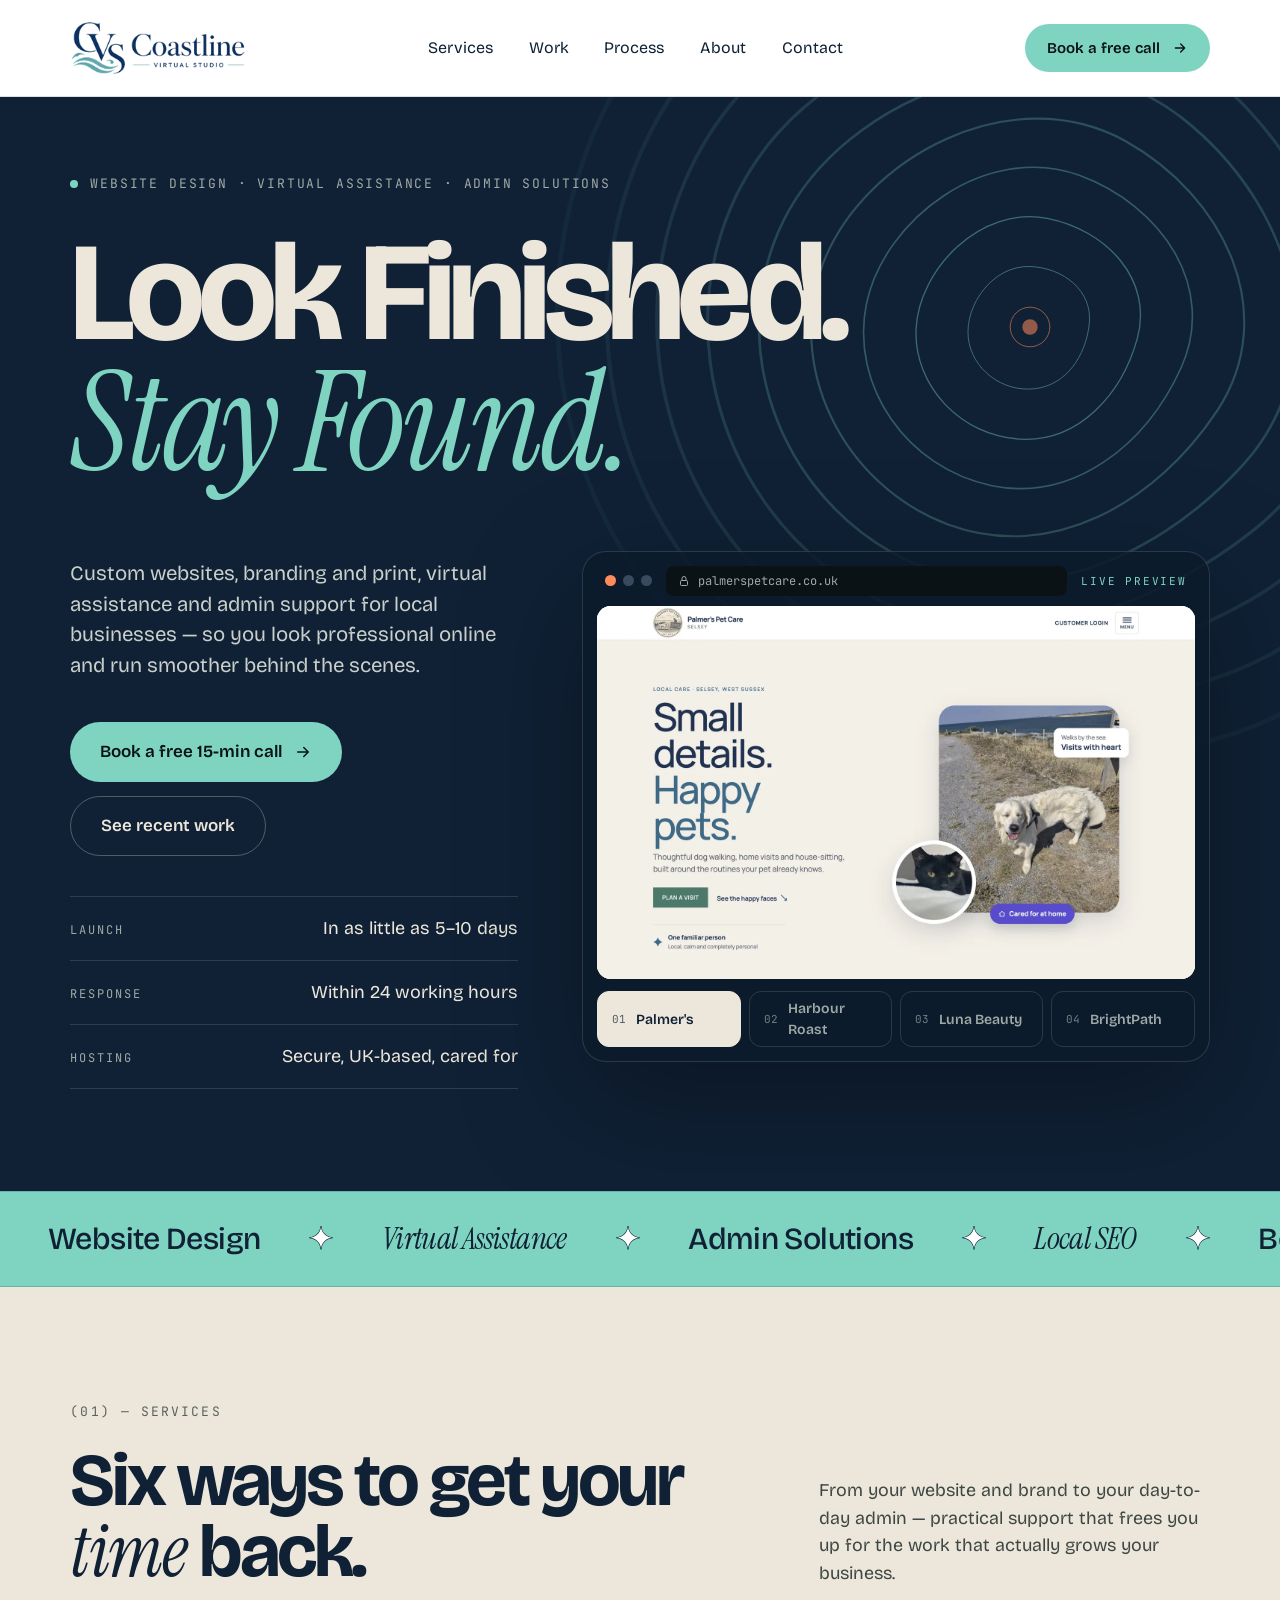
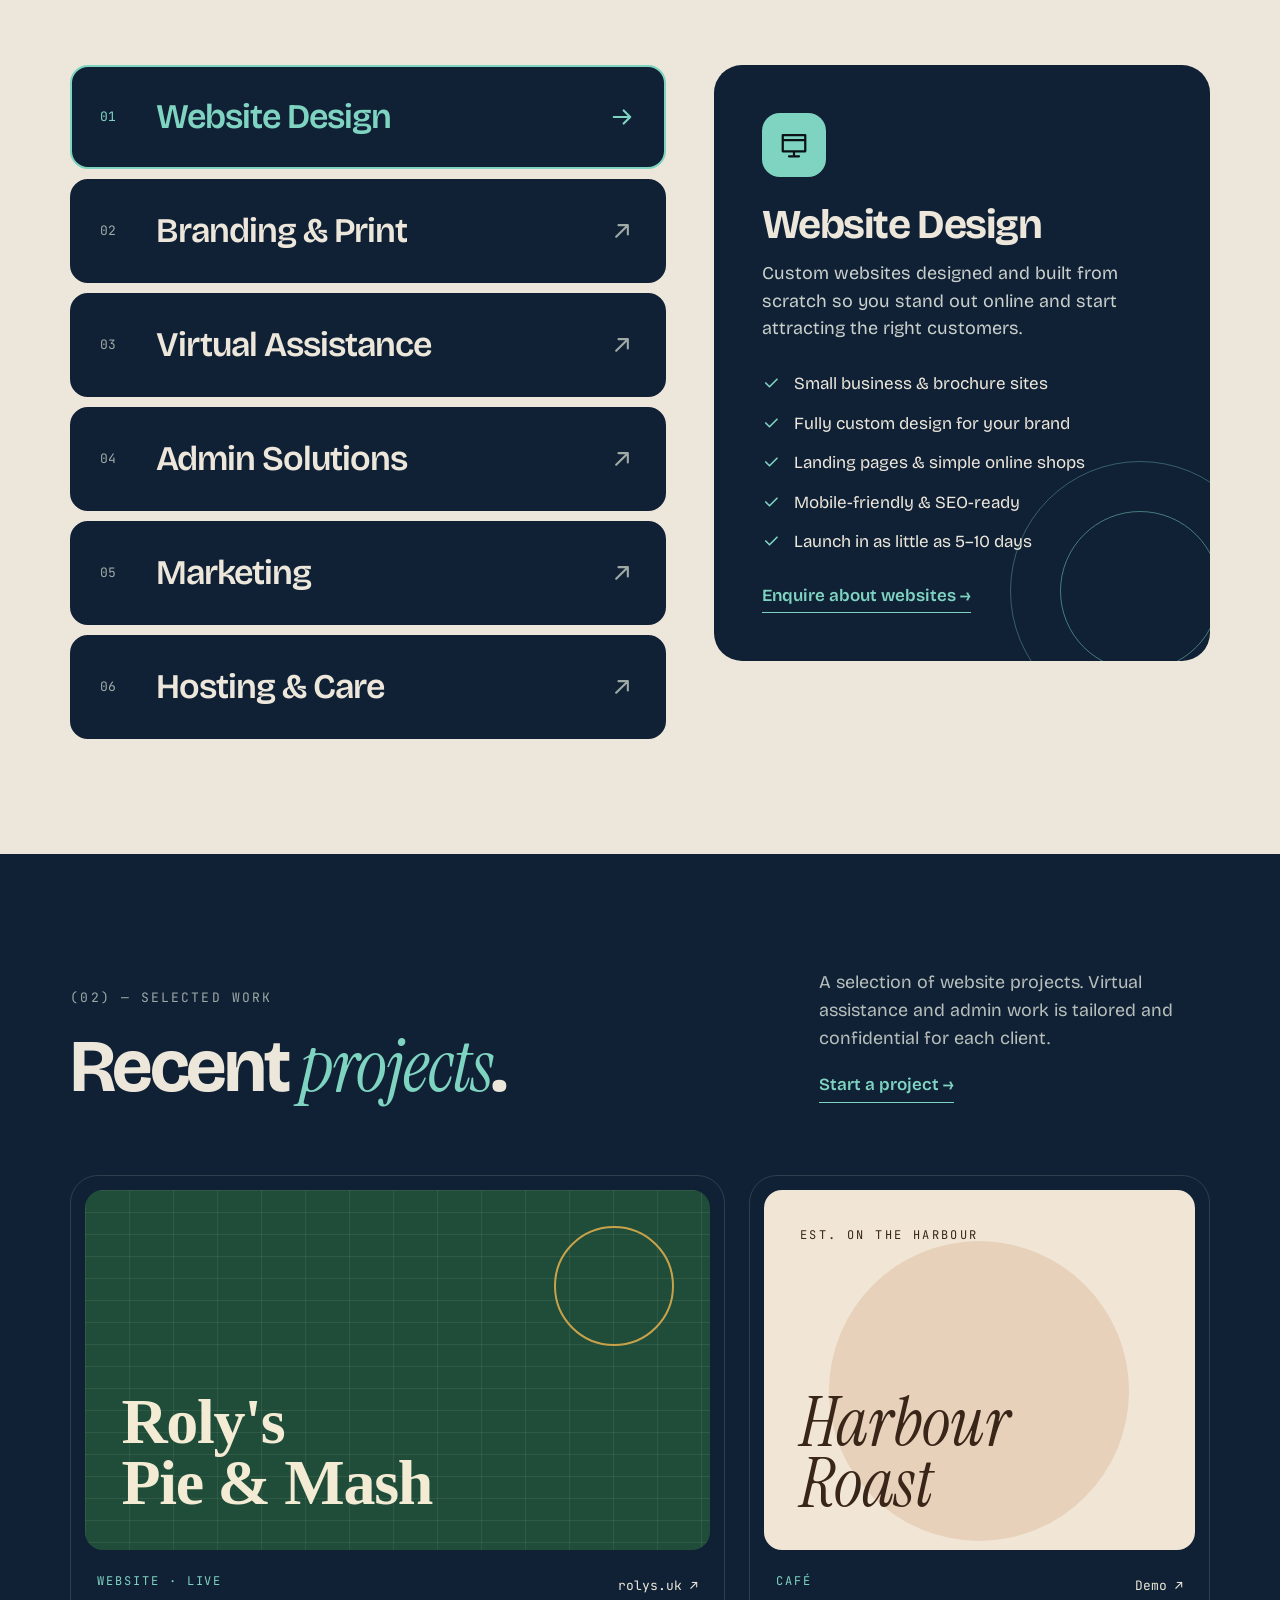
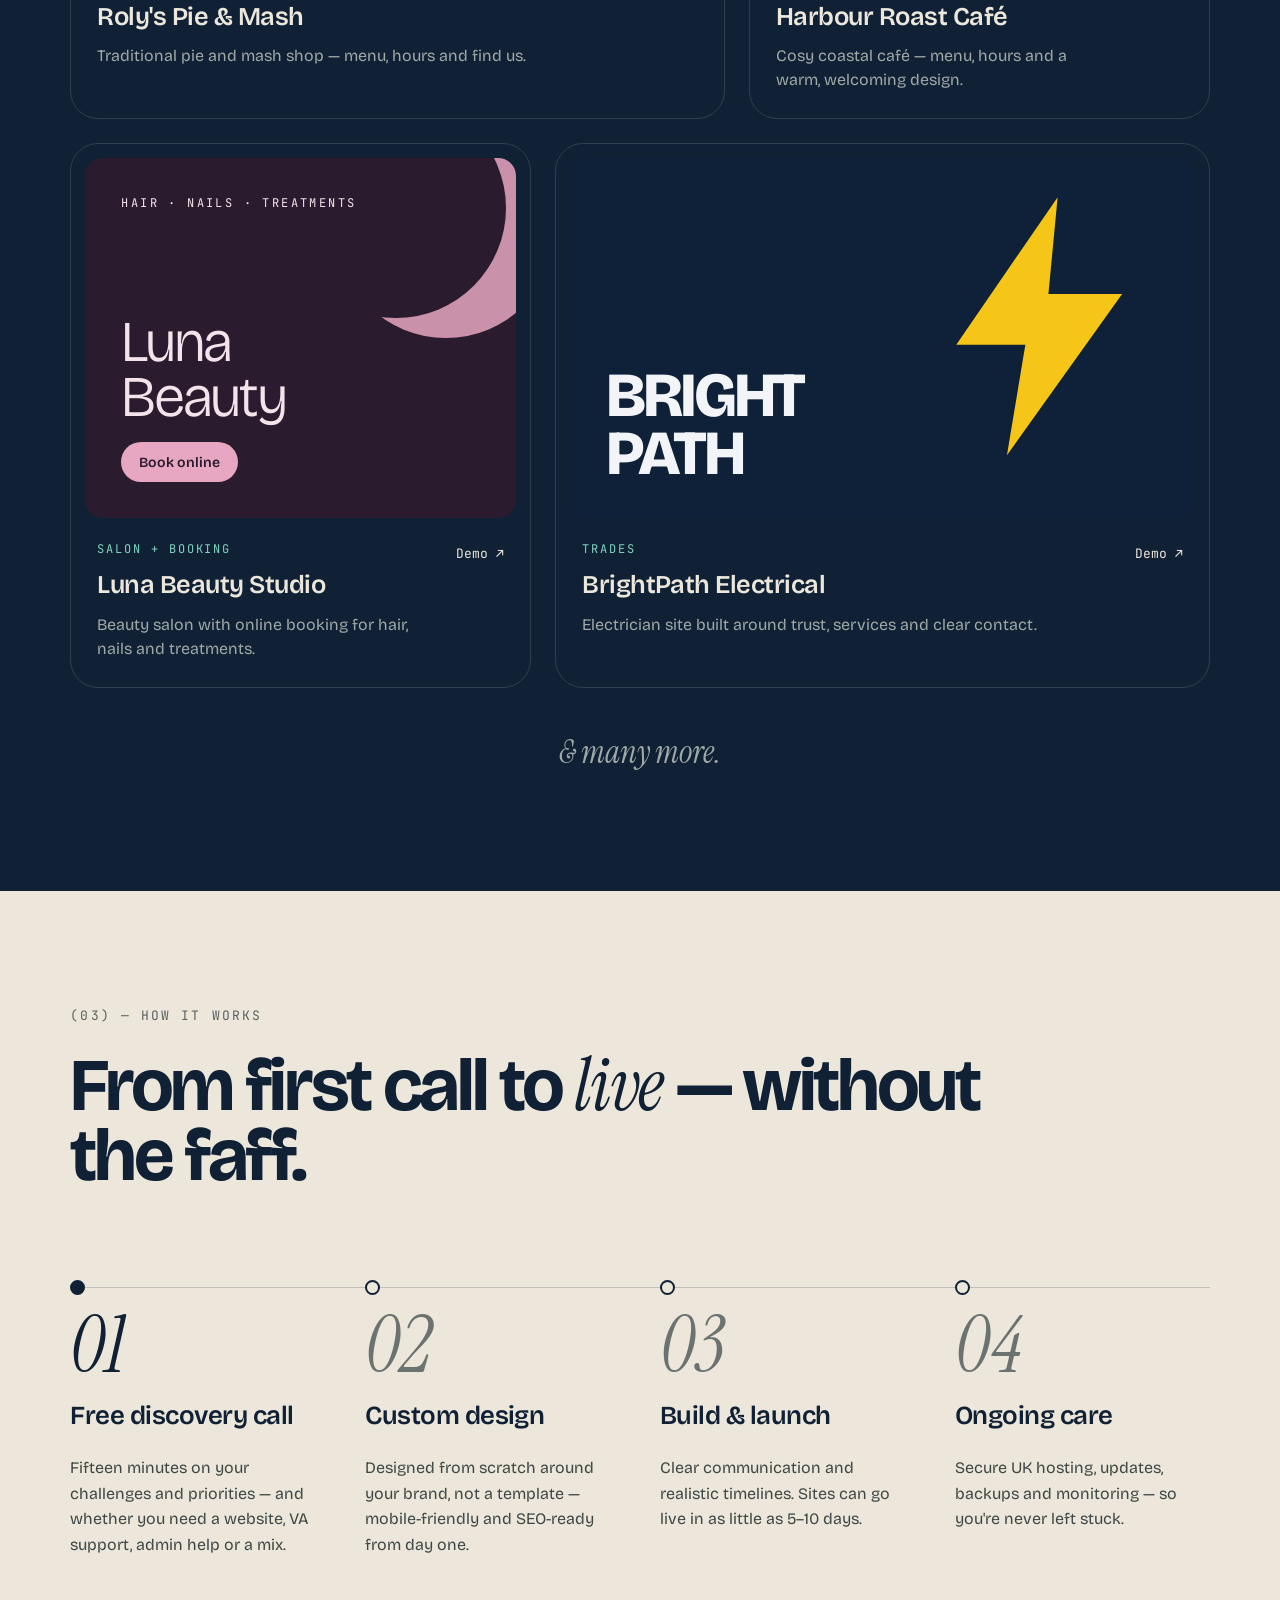
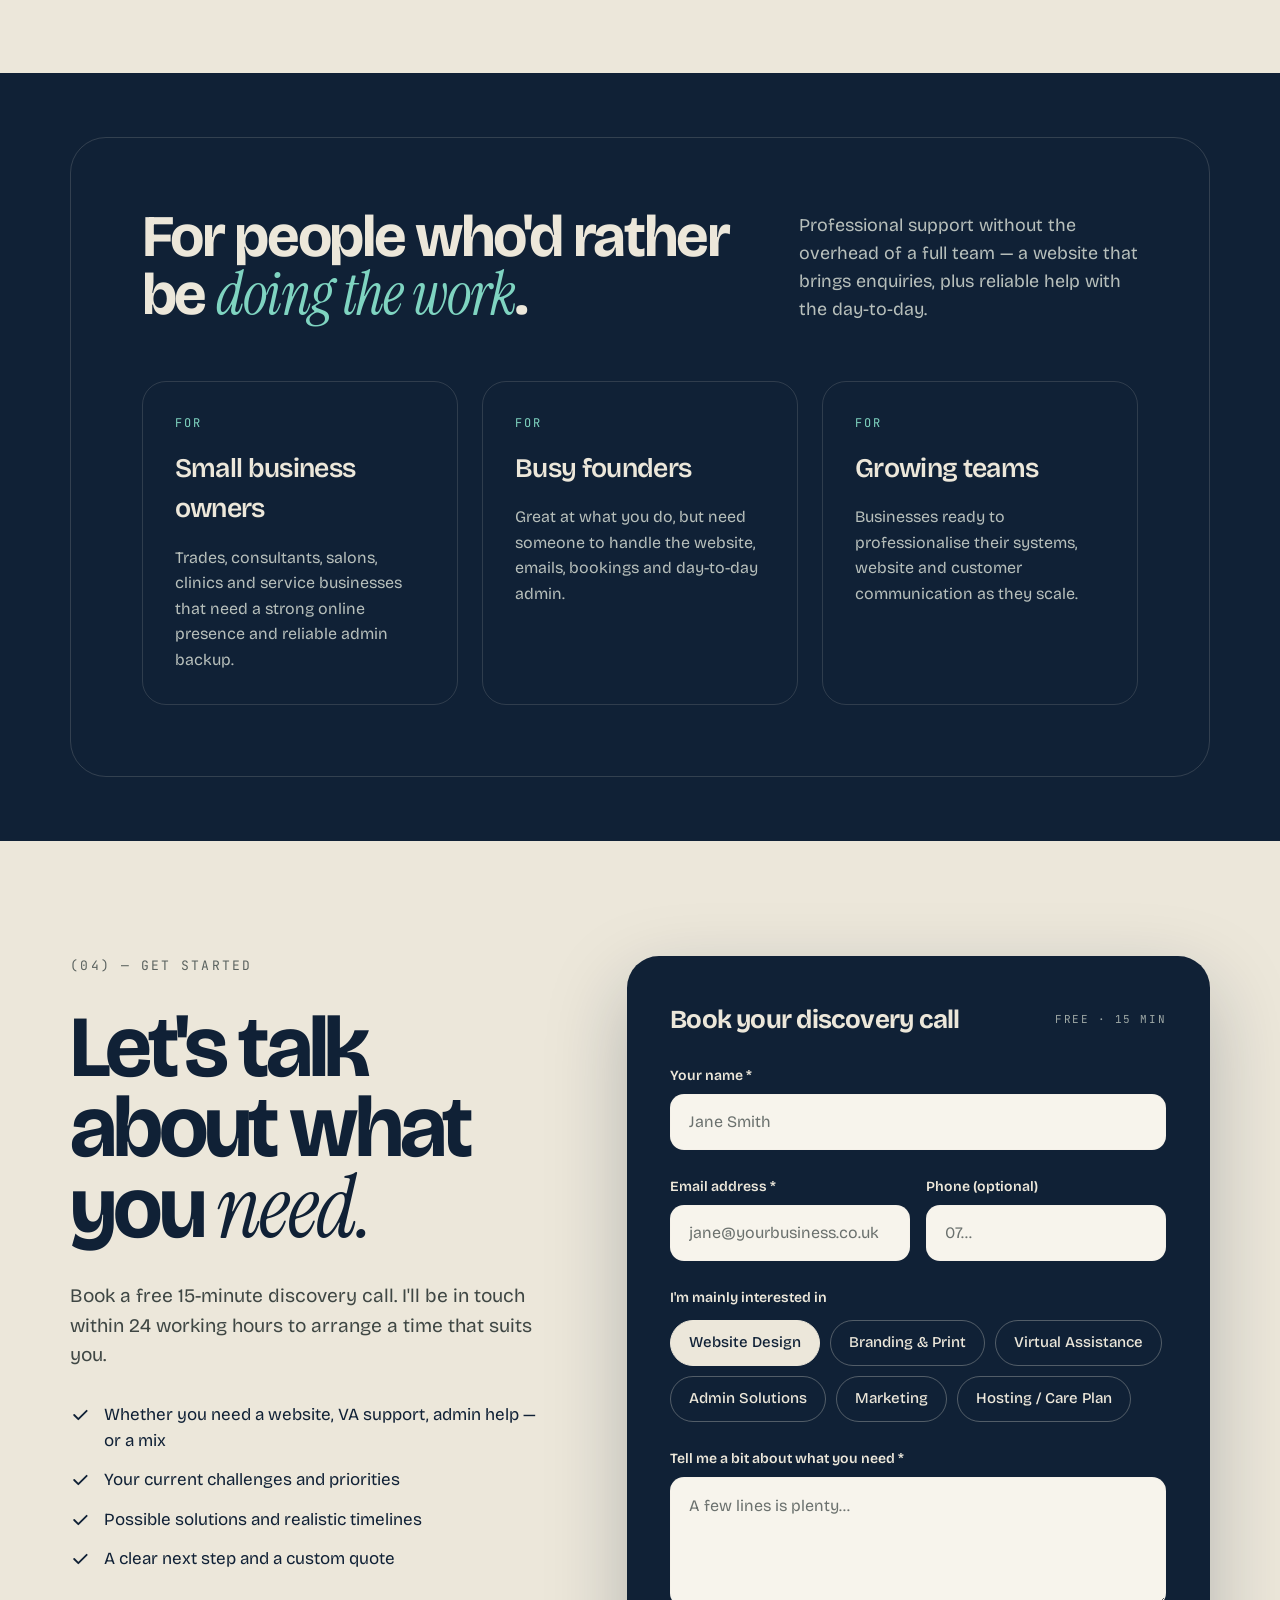
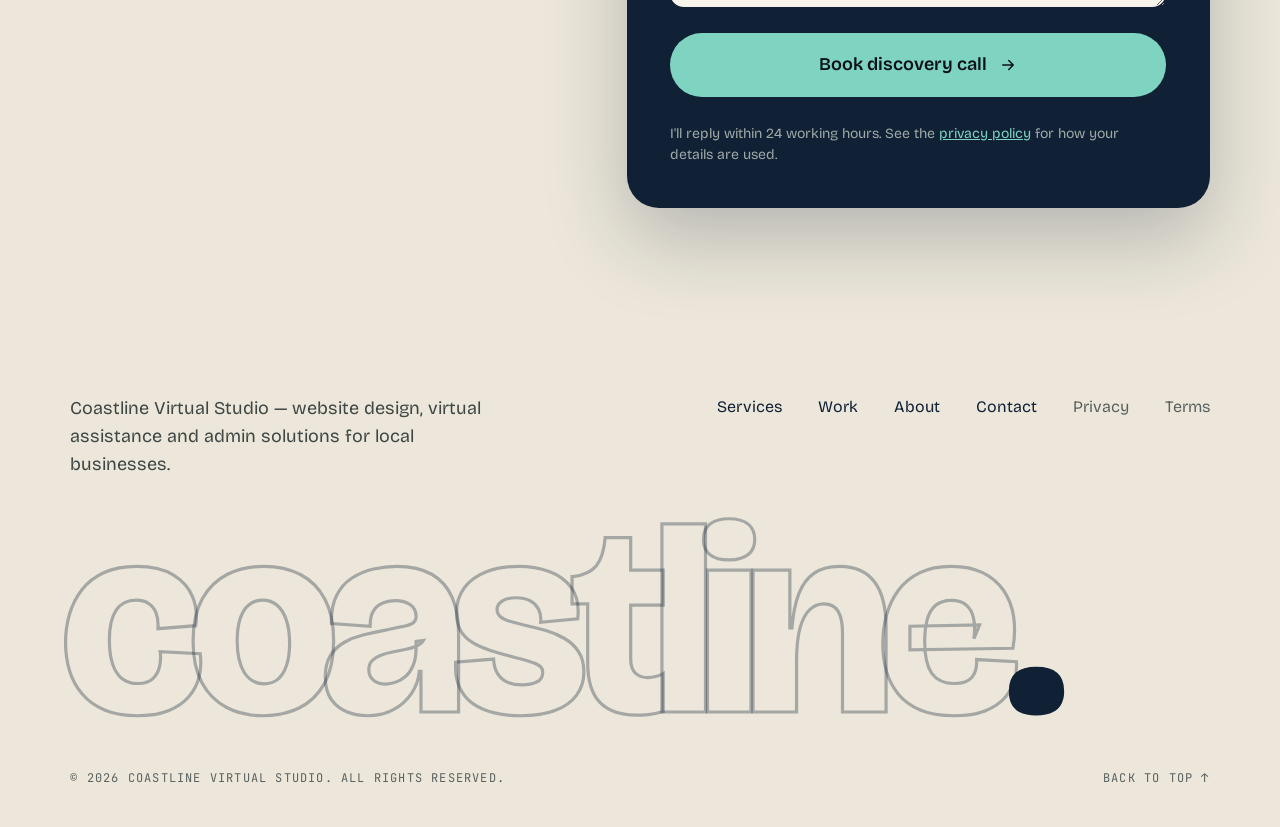
==== commit ddda14e4: "Homepage showcase: real screenshots cycle through Palmer's Pet Care, Harbour Roast, Luna Beauty and " ====
--- a/index.html
+++ b/index.html
@@ -186,7 +186,7 @@
 .urlbar{flex:1;min-width:0;height:30px;border-radius:8px;background:var(--ink);display:flex;align-items:center;gap:8px;padding:0 12px;font-family:var(--f-mono);font-size:12px;color:var(--on-navy-muted);overflow:hidden;white-space:nowrap;text-overflow:ellipsis}
 .urlbar span{overflow:hidden;text-overflow:ellipsis}
 .live{font-family:var(--f-mono);font-size:11px;letter-spacing:.16em;color:var(--sea);flex:none}
-.mock{--p-bg:#1F4D3A;--p-fg:#F3EBD3;--p-acc:#C8A24A;--p-font:Georgia,serif;height:400px;border-radius:14px;background:var(--p-bg);color:var(--p-fg);padding:28px 32px;display:flex;flex-direction:column;justify-content:space-between;overflow:hidden;position:relative;transition:background .6s,color .6s;text-decoration:none}
+.mock{--p-bg:#F2EDE4;--p-fg:#1F2F4F;--p-acc:#4F7F6B;--p-font:'Bricolage Grotesque',sans-serif;height:400px;border-radius:14px;background:var(--p-bg);color:var(--p-fg);padding:28px 32px;display:flex;flex-direction:column;justify-content:space-between;overflow:hidden;position:relative;transition:background .6s,color .6s;text-decoration:none}
 .mock:hover{color:var(--p-fg)}
 .mock-orb{position:absolute;width:320px;height:320px;border-radius:50%;right:-80px;top:-60px;background:var(--p-acc);opacity:.22;transition:background .6s}
 .mock-nav{display:flex;justify-content:space-between;align-items:center;position:relative;gap:12px}
@@ -202,6 +202,12 @@
 .mock-row i{display:block;height:56px;border-radius:10px;background:var(--p-fg);opacity:.1}
 .mock-row i:last-child{background:var(--p-acc);opacity:.55}
 .mock.swap .mock-body{animation:rise .5s cubic-bezier(.2,.7,.2,1) both}
+.mock-shot{display:none;position:absolute;inset:0;width:100%;height:100%;object-fit:cover;object-position:top center;background:var(--p-bg)}
+.mock.has-shot{height:auto;min-height:0;aspect-ratio:16/10;padding:0}
+.mock.has-shot>:not(.mock-shot){display:none}
+.mock.has-shot .mock-shot{display:block}
+.mock.has-shot.swap .mock-shot{animation:shotIn .5s ease both}
+@keyframes shotIn{from{opacity:0}to{opacity:1}}
 .tabs{display:grid;grid-template-columns:repeat(4,minmax(0,1fr));gap:8px;margin-top:12px}
 .tab{min-height:56px;border-radius:12px;border:1px solid var(--line-dark);background:transparent;color:var(--on-navy-muted);font-size:14px;font-weight:600;display:flex;align-items:center;gap:10px;padding:0 14px;cursor:pointer;text-align:left;transition:background .3s,color .3s,border-color .3s}
 .tab:hover{border-color:rgba(236,231,218,.35);color:var(--on-navy)}
@@ -523,25 +529,26 @@
           <div class="lights" aria-hidden="true"><span></span><span></span><span></span></div>
           <div class="urlbar">
             <svg width="12" height="12" viewBox="0 0 24 24" fill="none" stroke="currentColor" stroke-width="2" aria-hidden="true"><rect x="5" y="11" width="14" height="10" rx="2"/><path d="M8 11V7a4 4 0 0 1 8 0v4"/></svg>
-            <span data-p="url">www.rolys.uk</span>
+            <span data-p="url">palmerspetcare.co.uk</span>
           </div>
           <span class="live">LIVE PREVIEW</span>
         </div>
-        <a class="mock" id="mock" href="https://www.rolys.uk" target="_blank" rel="noopener" aria-live="polite">
+        <a class="mock" id="mock" href="https://palmerspetcare.co.uk" target="_blank" rel="noopener" aria-live="polite">
+          <img class="mock-shot" id="mock-shot" alt="" decoding="async">
           <span class="mock-orb" aria-hidden="true"></span>
           <span class="mock-nav">
-            <span class="mock-brand" data-p="short">Roly's</span>
-            <span class="mock-links" aria-hidden="true"><i></i><i></i><i></i><span class="mock-cta" data-p="cta">Find us</span></span>
+            <span class="mock-brand" data-p="short">Palmer's</span>
+            <span class="mock-links" aria-hidden="true"><i></i><i></i><i></i><span class="mock-cta" data-p="cta">Plan a visit</span></span>
           </span>
           <span class="mock-body">
             <span class="mock-tag" data-p="tag">WEBSITE · LIVE</span>
-            <span class="mock-name" data-p="name">Roly's Pie &amp; Mash</span>
-            <span class="mock-desc" data-p="desc">Traditional pie and mash shop — menu, hours and find us.</span>
+            <span class="mock-name" data-p="name">Palmer's Pet Care</span>
+            <span class="mock-desc" data-p="desc">Dog walking, home visits and house-sitting in Selsey.</span>
           </span>
           <span class="mock-row" aria-hidden="true"><i></i><i></i><i></i></span>
         </a>
         <div class="tabs" role="tablist" aria-label="Choose a project">
-          <button class="tab" type="button" role="tab" aria-selected="true" data-i="0"><small>01</small>Roly's</button>
+          <button class="tab" type="button" role="tab" aria-selected="true" data-i="0"><small>01</small>Palmer's</button>
           <button class="tab" type="button" role="tab" aria-selected="false" tabindex="-1" data-i="1"><small>02</small>Harbour Roast</button>
           <button class="tab" type="button" role="tab" aria-selected="false" tabindex="-1" data-i="2"><small>03</small>Luna Beauty</button>
           <button class="tab" type="button" role="tab" aria-selected="false" tabindex="-1" data-i="3"><small>04</small>BrightPath</button>
@@ -914,16 +921,28 @@
 
   /* ---------- Hero live preview ---------- */
   var projects = [
-    {short:"Roly's", name:"Roly's Pie & Mash", url:'www.rolys.uk', href:'https://www.rolys.uk', tag:'WEBSITE · LIVE', desc:'Traditional pie and mash shop — menu, hours and find us.', cta:'Find us', bg:'#1F4D3A', fg:'#F3EBD3', acc:'#C8A24A', font:"Georgia, serif"},
-    {short:'Harbour Roast', name:'Harbour Roast Café', url:'coastlinevirtualstudio.co.uk/demos/cafe', href:'https://coastlinevirtualstudio.co.uk/demos/cafe/index.html', tag:'CAFÉ', desc:'Cosy coastal café with menu, hours and a warm, welcoming design.', cta:'Menu', bg:'#F1E6D6', fg:'#3A2618', acc:'#B5652B', font:"'Instrument Serif', Georgia, serif"},
-    {short:'Luna Beauty', name:'Luna Beauty Studio', url:'coastlinevirtualstudio.co.uk/demos/salon', href:'https://coastlinevirtualstudio.co.uk/demos/salon/index.html', tag:'SALON + BOOKING', desc:'Online booking for hair, nails and treatments.', cta:'Book now', bg:'#2A1B2E', fg:'#F4E3EA', acc:'#E7A6C1', font:"'Bricolage Grotesque', sans-serif"},
-    {short:'BrightPath', name:'BrightPath Electrical', url:'coastlinevirtualstudio.co.uk/demos/electrician', href:'https://coastlinevirtualstudio.co.uk/demos/electrician/index.html', tag:'TRADES', desc:'Built around trust, services and clear contact.', cta:'Get a quote', bg:'#0E2138', fg:'#F2F4F7', acc:'#F5C518', font:"'Bricolage Grotesque', sans-serif"}
+    {short:"Palmer's", img:'images/work/palmers-pet-care.webp', name:"Palmer's Pet Care", url:'palmerspetcare.co.uk', href:'https://palmerspetcare.co.uk', tag:'WEBSITE · LIVE', desc:'Dog walking, home visits and house-sitting in Selsey.', cta:'Plan a visit', bg:'#F2EDE4', fg:'#1F2F4F', acc:'#4F7F6B', font:"'Bricolage Grotesque', sans-serif"},
+    {short:'Harbour Roast', img:'images/work/harbour-roast.webp', name:'Harbour Roast Café', url:'coastlinevirtualstudio.co.uk/demos/cafe', href:'https://coastlinevirtualstudio.co.uk/demos/cafe/index.html', tag:'CAFÉ', desc:'Cosy coastal café with menu, hours and a warm, welcoming design.', cta:'Menu', bg:'#F1E6D6', fg:'#3A2618', acc:'#B5652B', font:"'Instrument Serif', Georgia, serif"},
+    {short:'Luna Beauty', img:'images/work/luna-beauty.webp', name:'Luna Beauty Studio', url:'coastlinevirtualstudio.co.uk/demos/salon', href:'https://coastlinevirtualstudio.co.uk/demos/salon/index.html', tag:'SALON + BOOKING', desc:'Online booking for hair, nails and treatments.', cta:'Book now', bg:'#2A1B2E', fg:'#F4E3EA', acc:'#E7A6C1', font:"'Bricolage Grotesque', sans-serif"},
+    {short:'BrightPath', img:'images/work/brightpath.webp', name:'BrightPath Electrical', url:'coastlinevirtualstudio.co.uk/demos/electrician', href:'https://coastlinevirtualstudio.co.uk/demos/electrician/index.html', tag:'TRADES', desc:'Built around trust, services and clear contact.', cta:'Get a quote', bg:'#0E2138', fg:'#F2F4F7', acc:'#F5C518', font:"'Bricolage Grotesque', sans-serif"}
   ];
   var mock = document.getElementById('mock');
   var preview = document.querySelector('.preview');
   var tabs = Array.prototype.slice.call(document.querySelectorAll('.tabs .tab'));
   var fields = {}; document.querySelectorAll('[data-p]').forEach(function(el){ fields[el.getAttribute('data-p')] = el; });
   var current = 0, userPicked = false, hovering = false, inView = true, timer = null;
+  var shot = document.getElementById('mock-shot');
+  function applyShot(p){
+    if (p.ok){ shot.src = p.img; mock.classList.add('has-shot'); }
+    else { shot.removeAttribute('src'); mock.classList.remove('has-shot'); }
+  }
+  /* Preload real screenshots; any that fail keep the drawn mockup */
+  projects.forEach(function(p, i){
+    if (!p.img) return;
+    var im = new Image();
+    im.onload = function(){ p.ok = true; if (i === current) applyShot(p); };
+    im.src = p.img;
+  });
 
   function showProject(i, fromUser){
     if (fromUser) userPicked = true;
@@ -933,6 +952,7 @@
     mock.style.setProperty('--p-acc', p.acc);
     mock.style.setProperty('--p-font', p.font);
     mock.href = p.href;
+    applyShot(p);
     mock.setAttribute('aria-label', 'Open ' + p.name + ' (opens in a new tab)');
     ['url','short','cta','tag','name','desc'].forEach(function(k){ if (fields[k]) fields[k].textContent = p[k]; });
     tabs.forEach(function(t, j){ var on = j === i; t.setAttribute('aria-selected', String(on)); t.tabIndex = on ? 0 : -1; });
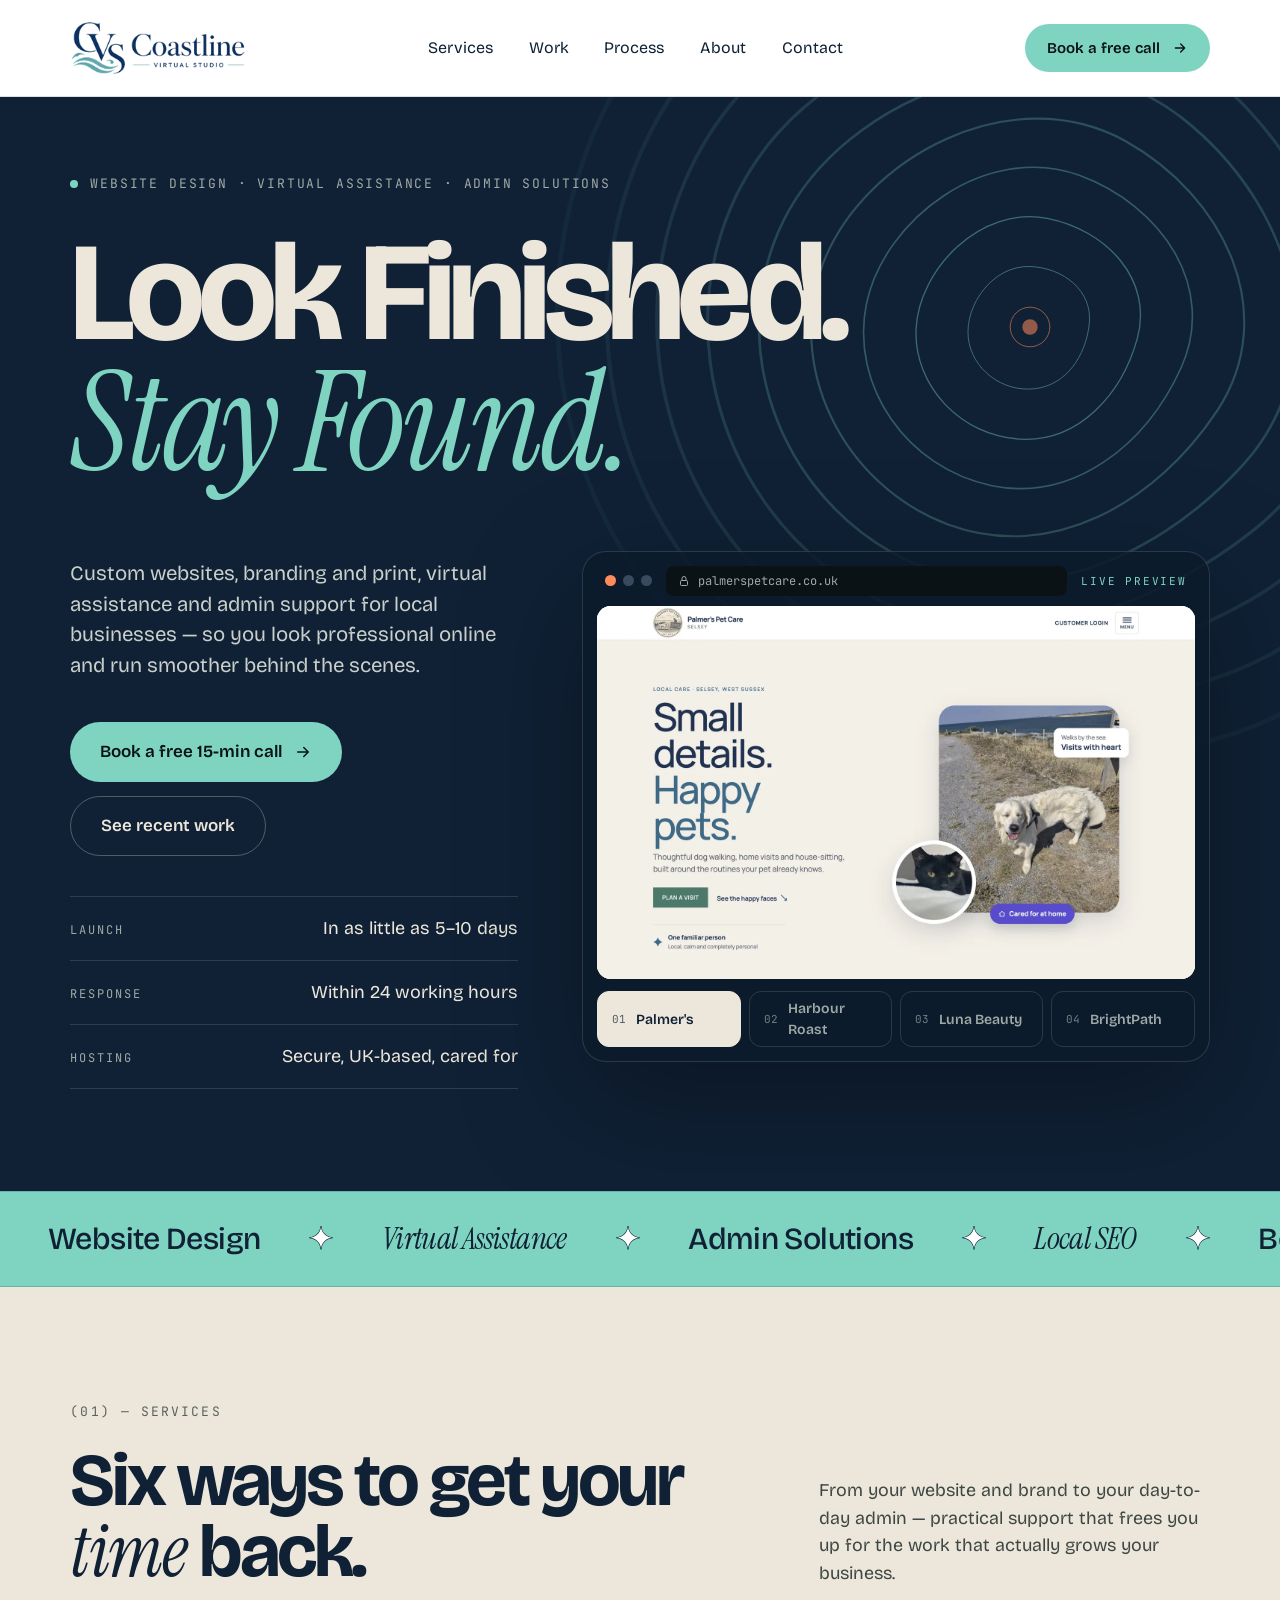
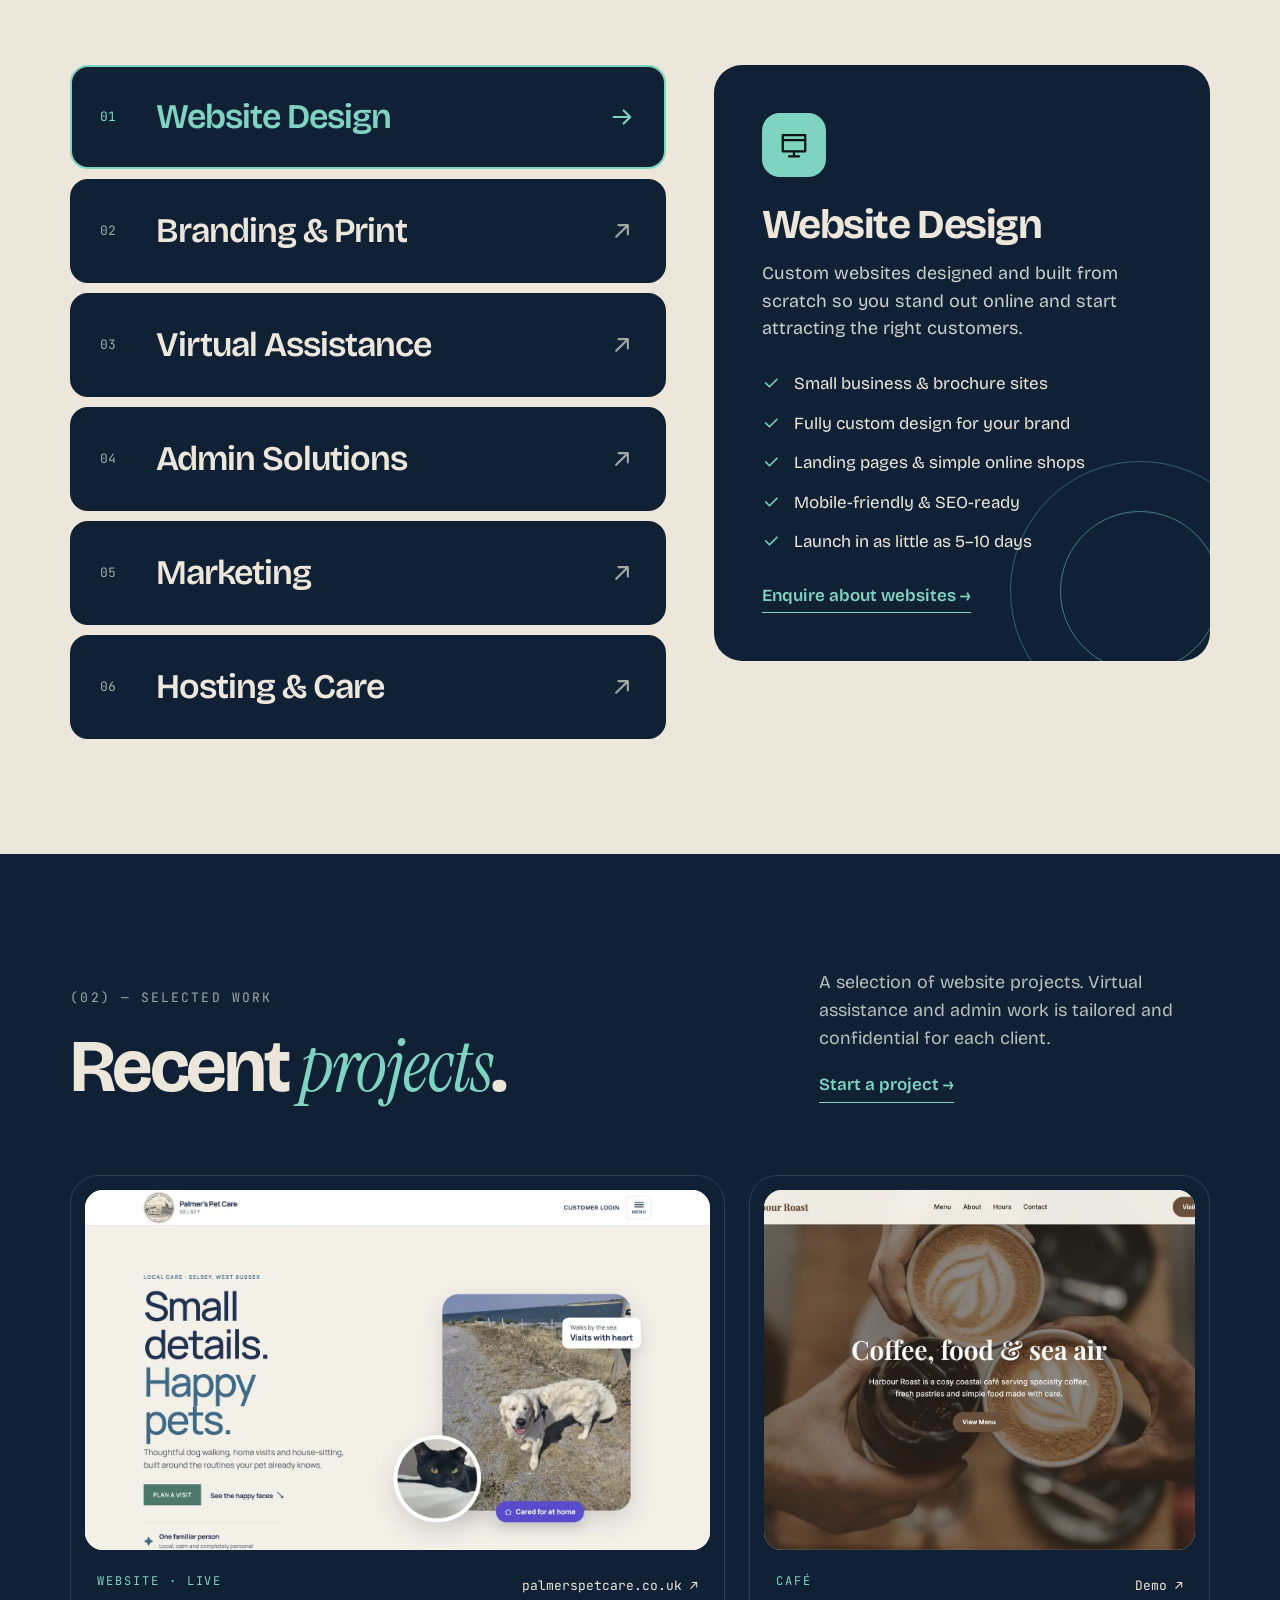
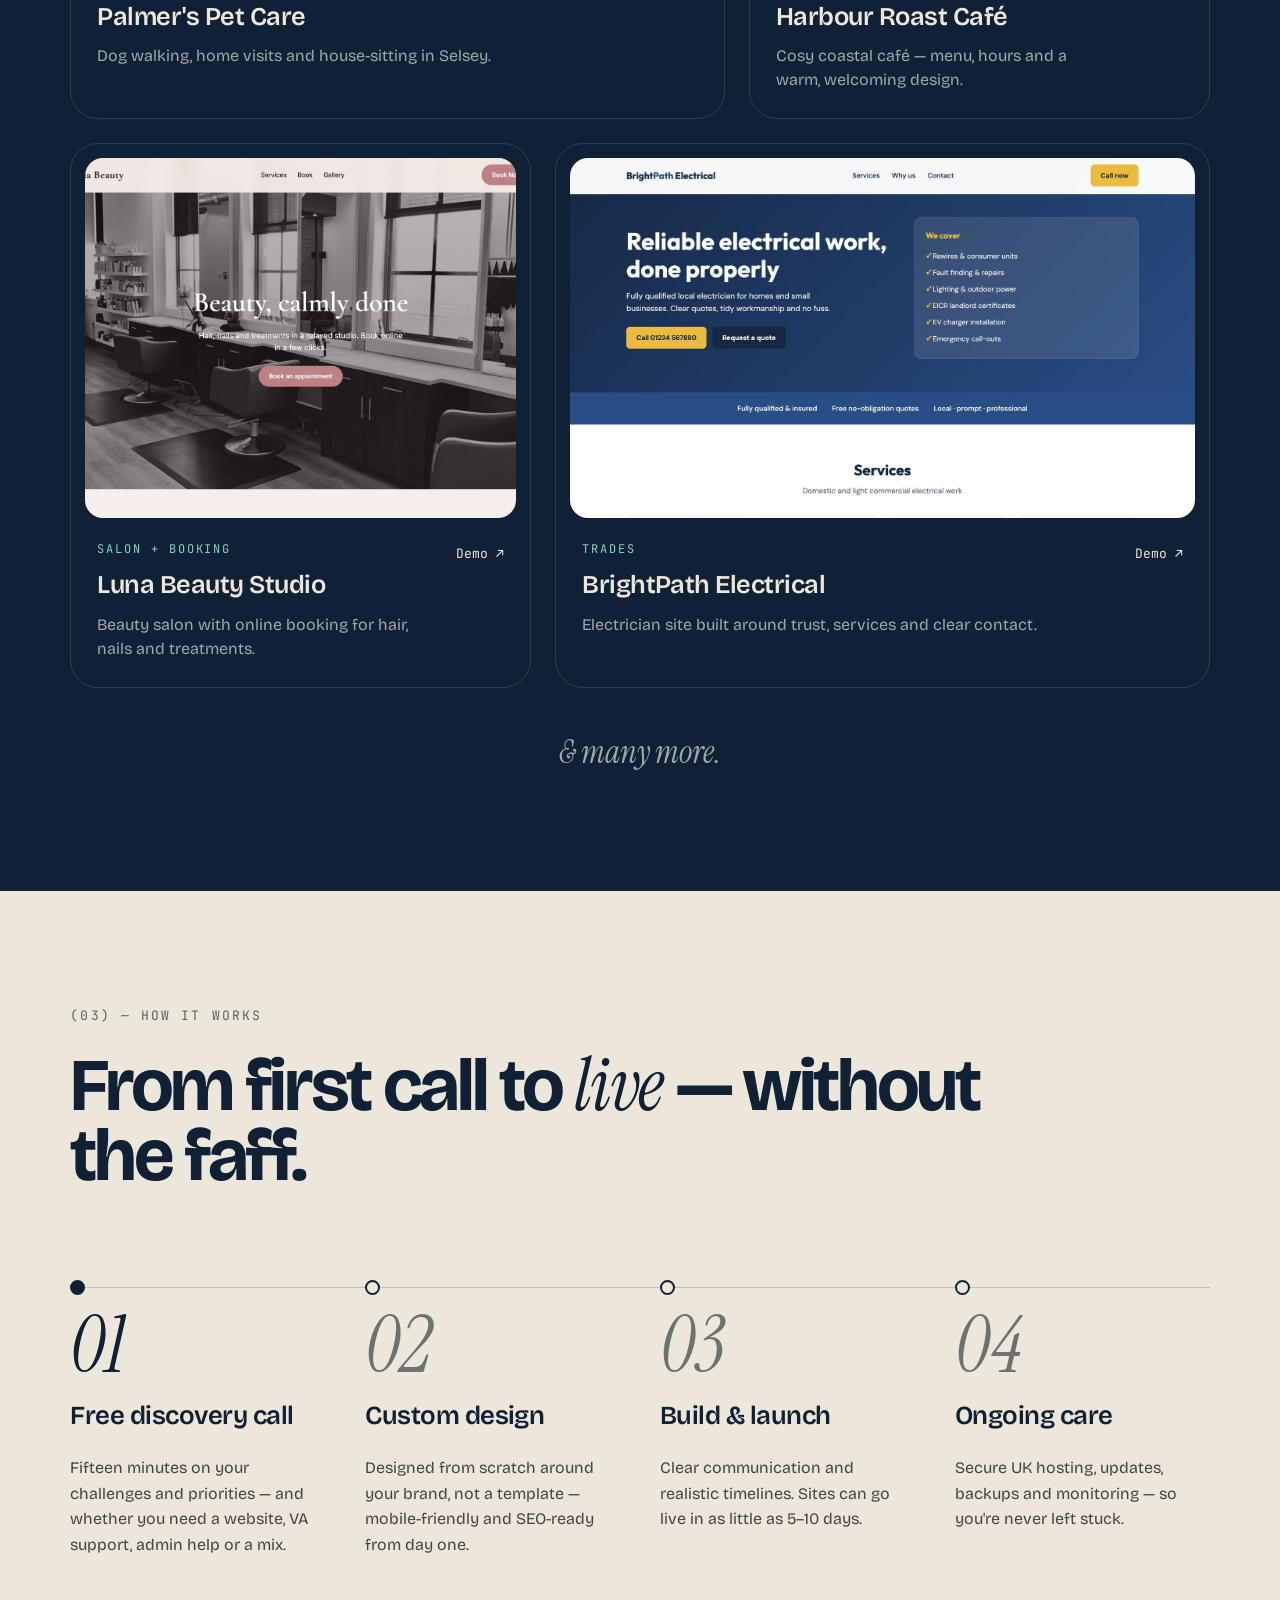
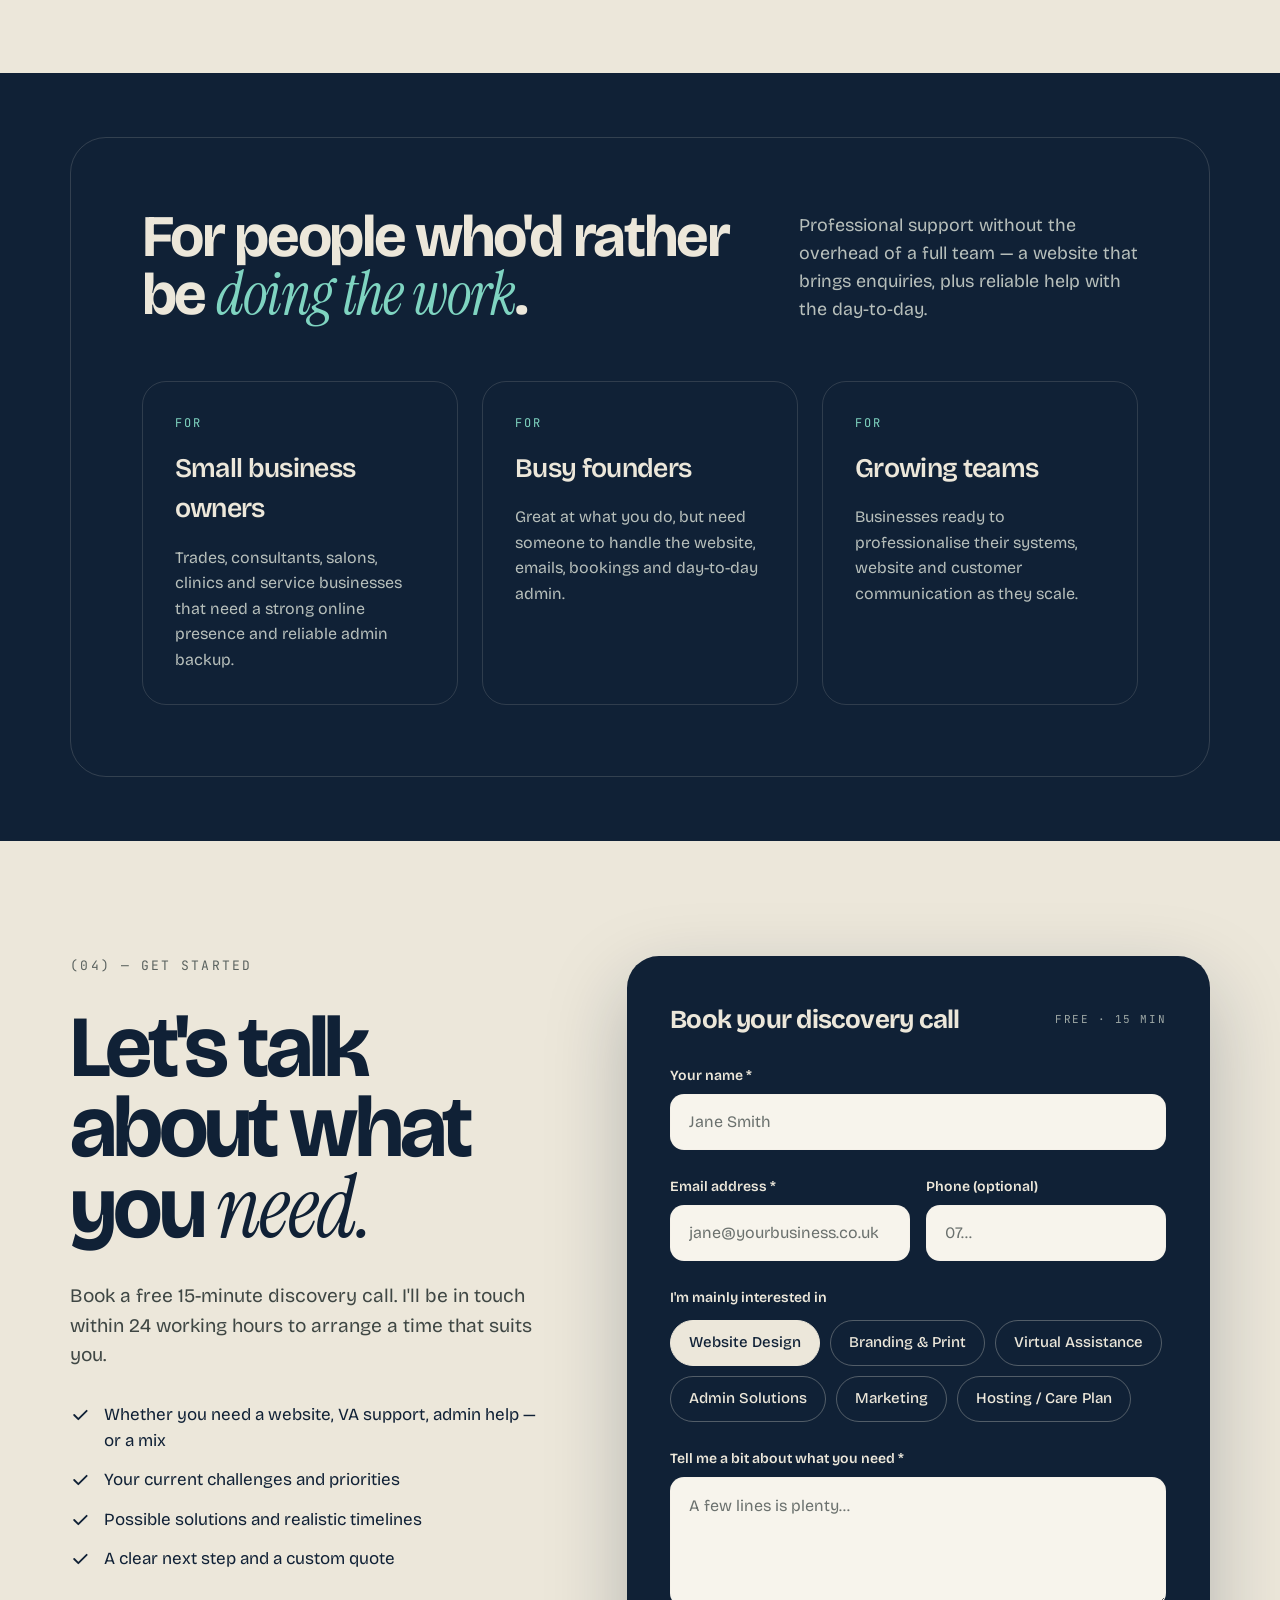
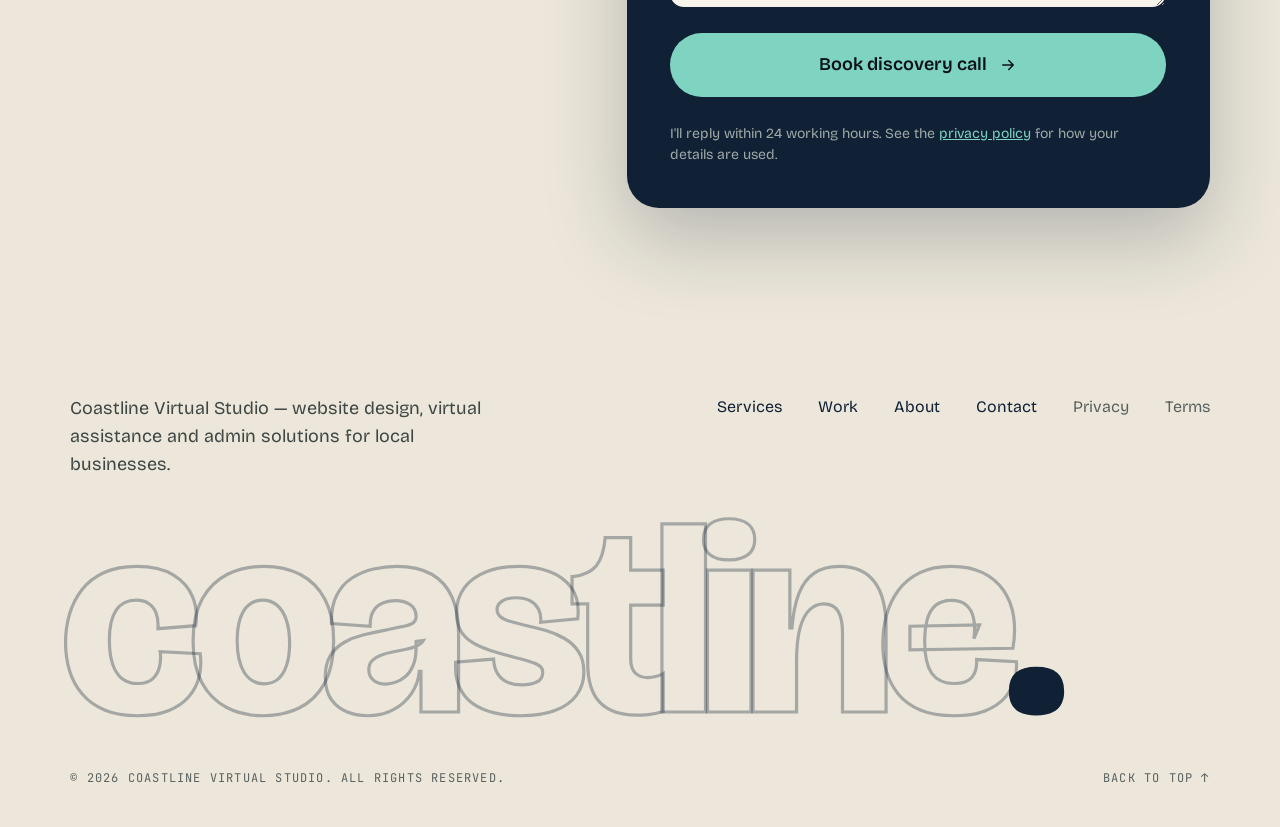
==== commit 8dbccf68: "Recent projects: use the real site screenshots; Palmer's Pet Care replaces Roly's to match the showc" ====
--- a/index.html
+++ b/index.html
@@ -260,6 +260,9 @@
 .work-meta .desc{font-size:16px;color:var(--on-navy-muted)}
 .work-meta .go{font-family:var(--f-mono);font-size:13px;white-space:nowrap;padding-top:4px}
 .v-rolys{background:#1F4D3A;color:#F3EBD3;justify-content:flex-end}
+.v-palmers{background:#F2EDE4;color:#1F2F4F;justify-content:flex-end}
+.work-shot{position:absolute;inset:0;width:100%;height:100%;object-fit:cover;object-position:top center;z-index:2;transition:transform .6s cubic-bezier(.2,.7,.2,1)}
+.work-card:hover .work-shot{transform:scale(1.02)}
 .v-rolys::before{content:"";position:absolute;inset:0;background-image:linear-gradient(rgba(243,235,211,.08) 1px,transparent 1px),linear-gradient(90deg,rgba(243,235,211,.08) 1px,transparent 1px);background-size:44px 22px}
 .v-rolys .ring{position:absolute;right:36px;top:36px;width:120px;height:120px;border-radius:50%;border:2px solid #C8A24A}
 .v-rolys .word{font-family:Georgia,serif;font-size:clamp(44px,5vw,72px);font-weight:700;line-height:.95;letter-spacing:-.02em;position:relative}
@@ -682,29 +685,29 @@
     </div>
 
     <div class="work-grid">
-      <a href="https://www.rolys.uk" target="_blank" rel="noopener" class="work-card span-7">
-        <div class="work-visual v-rolys" aria-hidden="true"><span class="ring"></span><span class="word">Roly's<br>Pie &amp; Mash</span></div>
+      <a href="https://palmerspetcare.co.uk" target="_blank" rel="noopener" class="work-card span-7">
+        <div class="work-visual v-palmers" aria-hidden="true"><img class="work-shot" src="images/work/palmers-pet-care.webp" alt="" loading="lazy" decoding="async" onerror="this.remove()"><span class="ring"></span><span class="word">Palmer's<br>Pet Care</span></div>
         <div class="work-meta">
-          <div class="l"><span class="cat">WEBSITE · LIVE</span><span class="name">Roly's Pie &amp; Mash</span><span class="desc">Traditional pie and mash shop — menu, hours and find us.</span></div>
-          <span class="go">rolys.uk ↗</span>
+          <div class="l"><span class="cat">WEBSITE · LIVE</span><span class="name">Palmer's Pet Care</span><span class="desc">Dog walking, home visits and house-sitting in Selsey.</span></div>
+          <span class="go">palmerspetcare.co.uk ↗</span>
         </div>
       </a>
       <a href="https://coastlinevirtualstudio.co.uk/demos/cafe/index.html" target="_blank" rel="noopener" class="work-card span-5">
-        <div class="work-visual v-cafe" aria-hidden="true"><span class="blob"></span><span class="small">EST. ON THE HARBOUR</span><span class="word">Harbour<br>Roast</span></div>
+        <div class="work-visual v-cafe" aria-hidden="true"><img class="work-shot" src="images/work/harbour-roast.webp" alt="" loading="lazy" decoding="async" onerror="this.remove()"><span class="blob"></span><span class="small">EST. ON THE HARBOUR</span><span class="word">Harbour<br>Roast</span></div>
         <div class="work-meta">
           <div class="l"><span class="cat">CAFÉ</span><span class="name">Harbour Roast Café</span><span class="desc">Cosy coastal café — menu, hours and a warm, welcoming design.</span></div>
           <span class="go">Demo ↗</span>
         </div>
       </a>
       <a href="https://coastlinevirtualstudio.co.uk/demos/salon/index.html" target="_blank" rel="noopener" class="work-card span-5">
-        <div class="work-visual v-luna" aria-hidden="true"><span class="moon"></span><span class="moon-cut"></span><span class="small">HAIR · NAILS · TREATMENTS</span><span class="stack"><span class="word">Luna<br>Beauty</span><span class="pill">Book online</span></span></div>
+        <div class="work-visual v-luna" aria-hidden="true"><img class="work-shot" src="images/work/luna-beauty.webp" alt="" loading="lazy" decoding="async" onerror="this.remove()"><span class="moon"></span><span class="moon-cut"></span><span class="small">HAIR · NAILS · TREATMENTS</span><span class="stack"><span class="word">Luna<br>Beauty</span><span class="pill">Book online</span></span></div>
         <div class="work-meta">
           <div class="l"><span class="cat">SALON + BOOKING</span><span class="name">Luna Beauty Studio</span><span class="desc">Beauty salon with online booking for hair, nails and treatments.</span></div>
           <span class="go">Demo ↗</span>
         </div>
       </a>
       <a href="https://coastlinevirtualstudio.co.uk/demos/electrician/index.html" target="_blank" rel="noopener" class="work-card span-7">
-        <div class="work-visual v-bright" aria-hidden="true"><svg viewBox="0 0 100 120"><path d="M58 4L14 68h30l-8 48 50-70H54z" fill="#F5C518"/></svg><span class="word">Bright<br>Path</span></div>
+        <div class="work-visual v-bright" aria-hidden="true"><img class="work-shot" src="images/work/brightpath.webp" alt="" loading="lazy" decoding="async" onerror="this.remove()"><svg viewBox="0 0 100 120"><path d="M58 4L14 68h30l-8 48 50-70H54z" fill="#F5C518"/></svg><span class="word">Bright<br>Path</span></div>
         <div class="work-meta">
           <div class="l"><span class="cat">TRADES</span><span class="name">BrightPath Electrical</span><span class="desc">Electrician site built around trust, services and clear contact.</span></div>
           <span class="go">Demo ↗</span>
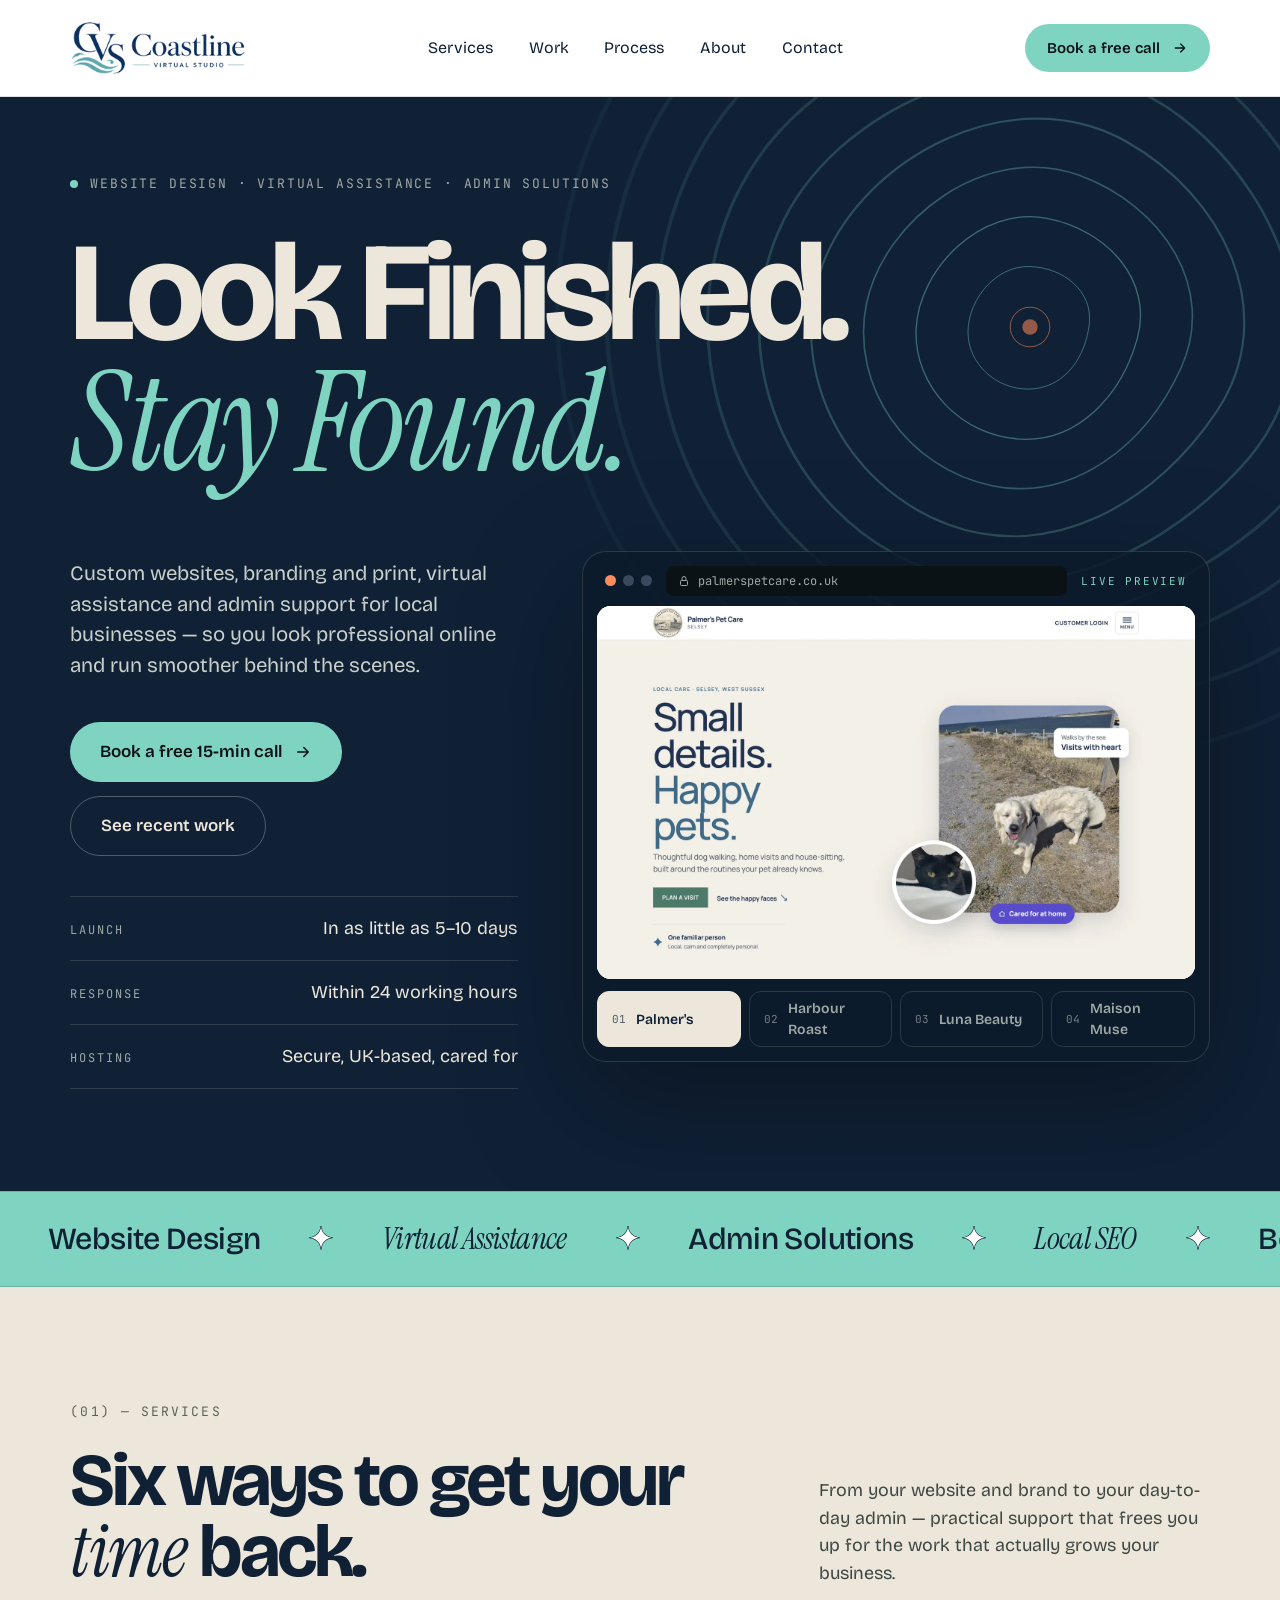
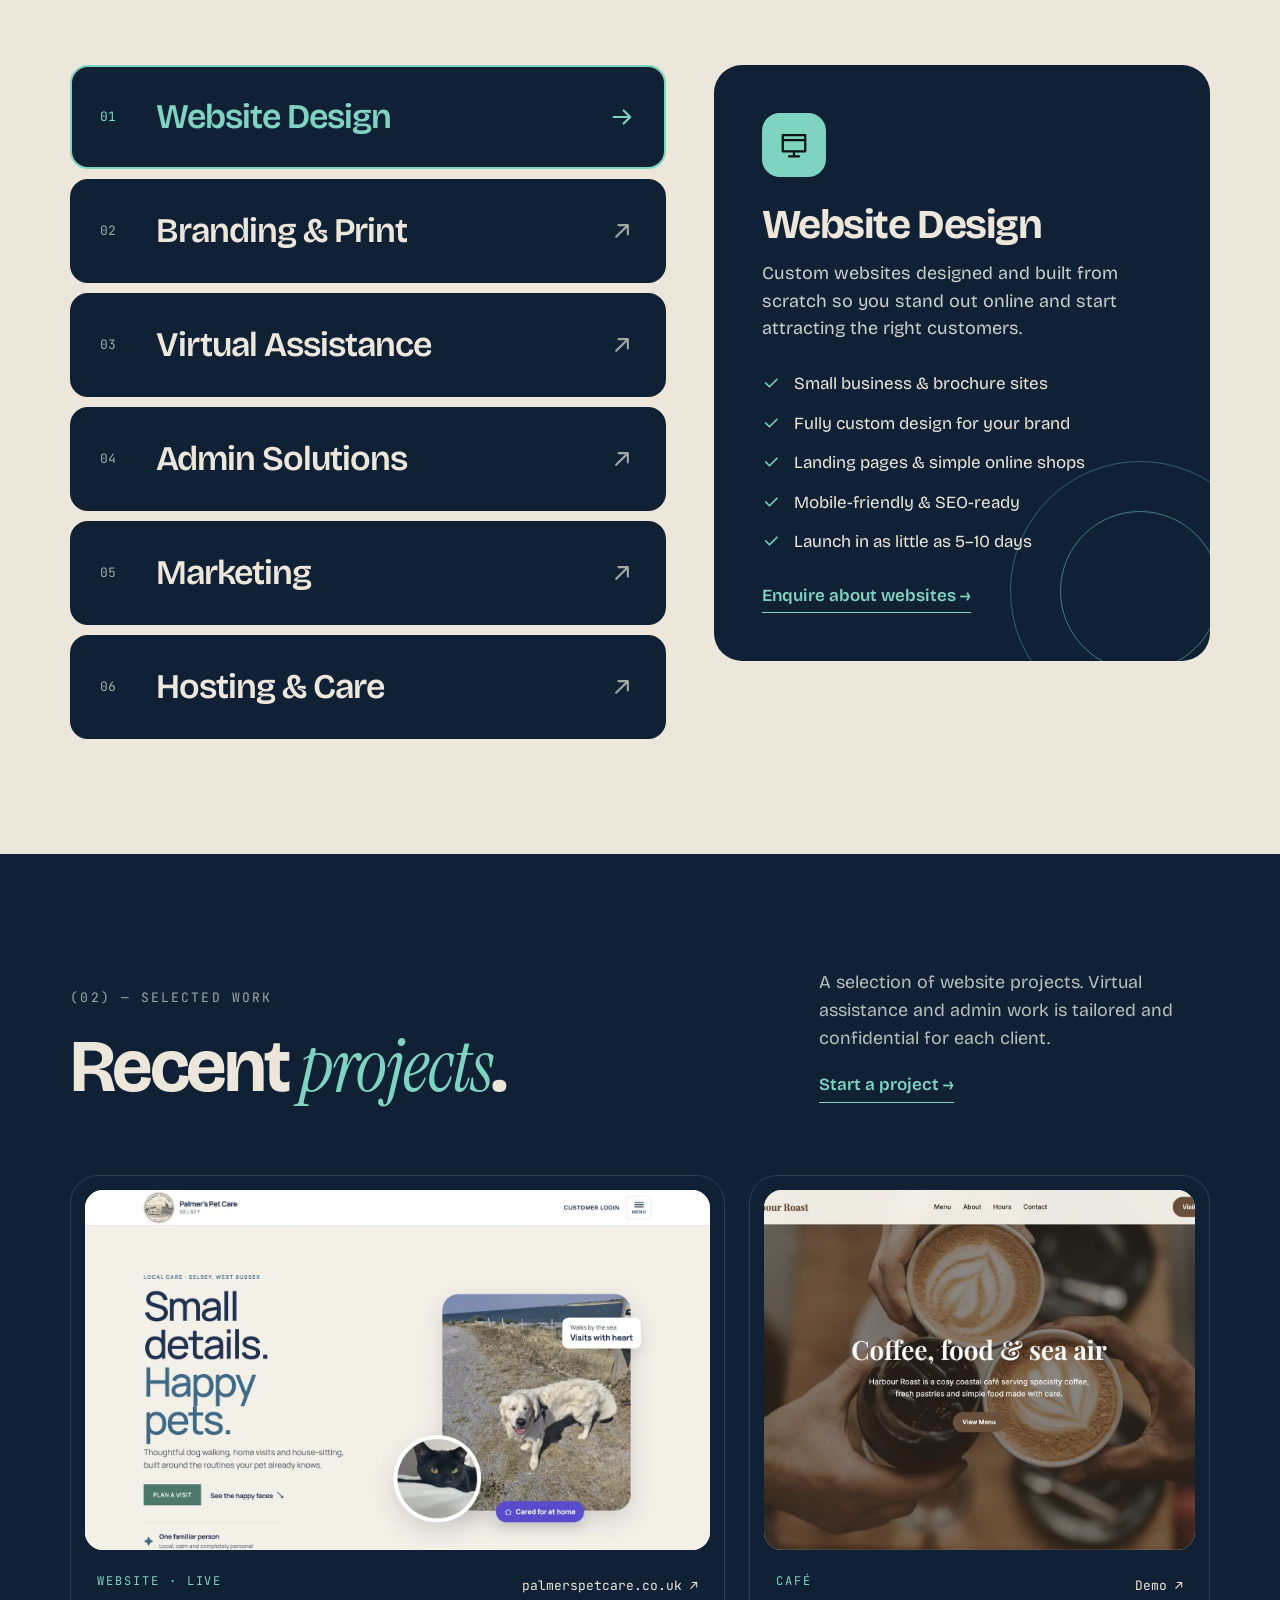
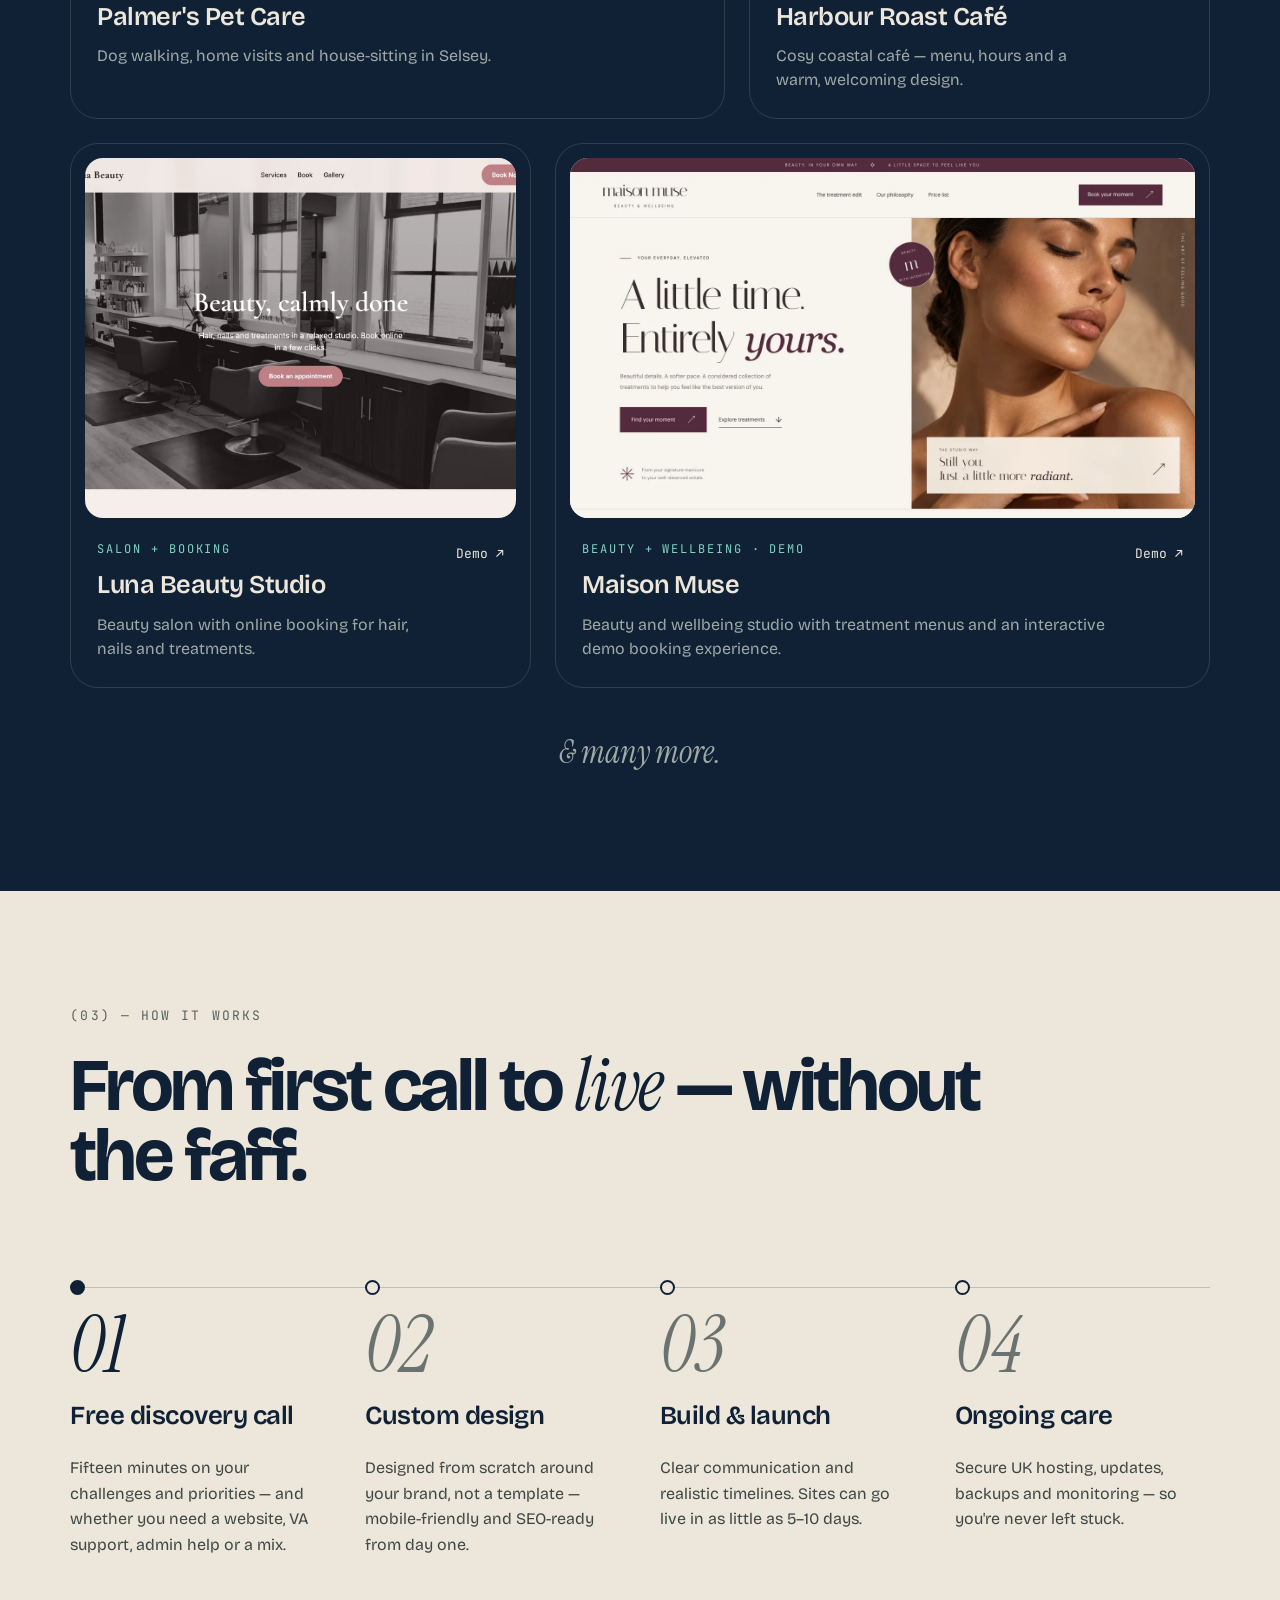
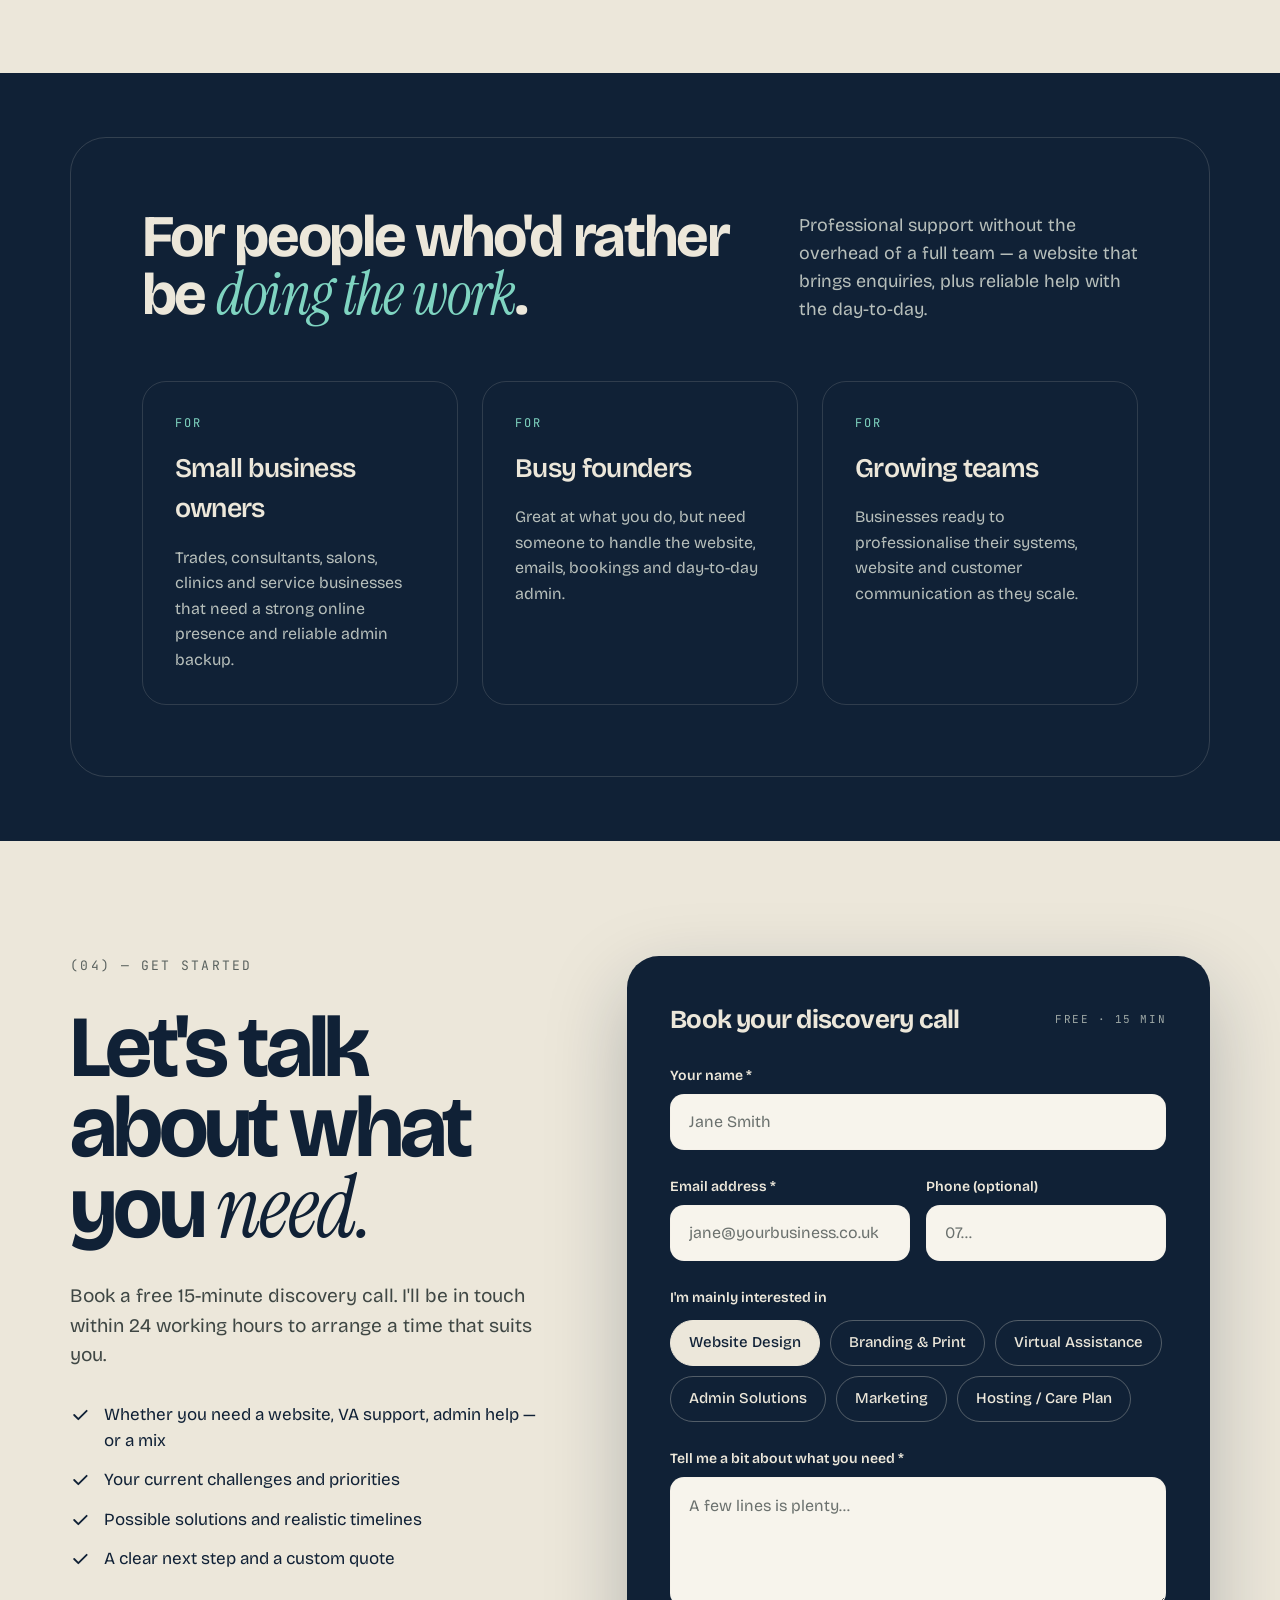
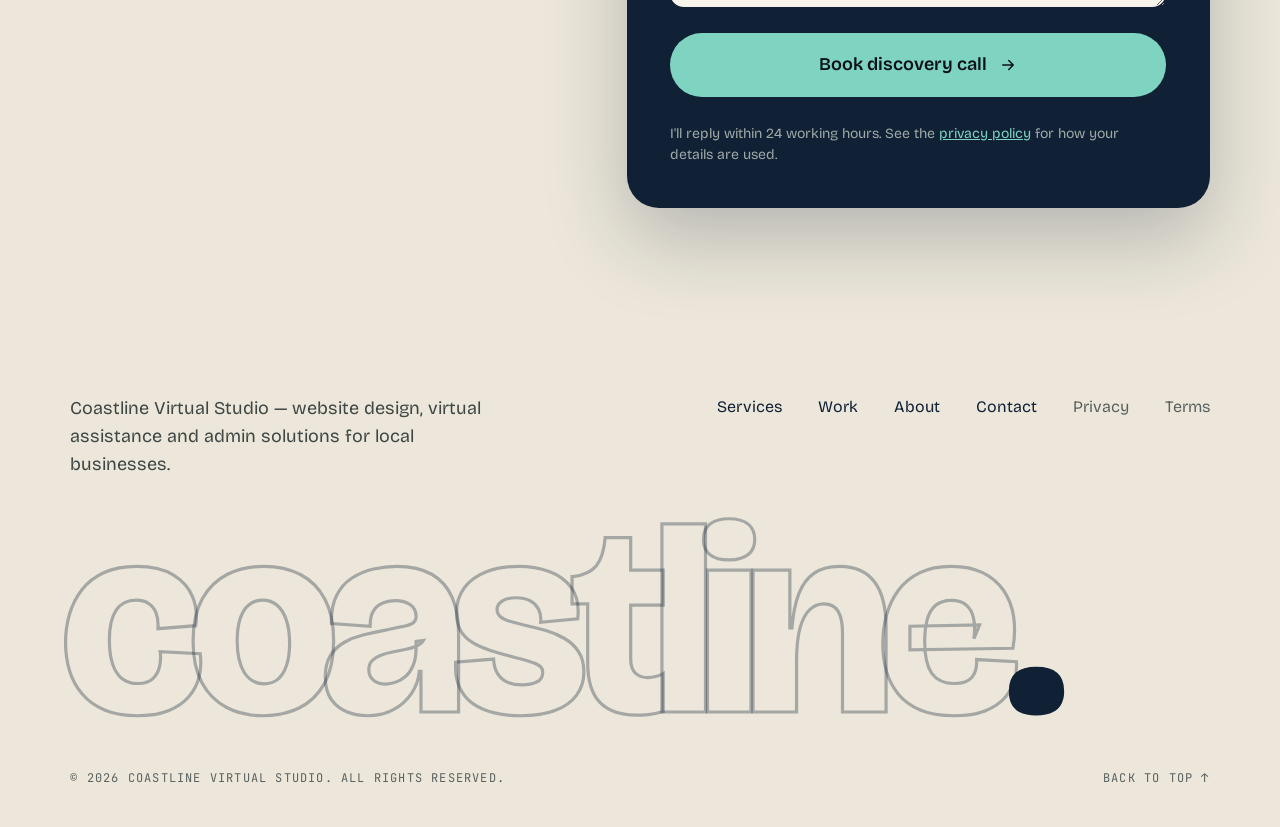
==== commit 6254f540: "Replace electrical portfolio project with Maison Muse demo" ====
--- a/index.html
+++ b/index.html
@@ -13,10 +13,18 @@
 <meta property="og:title" content="Coastline Virtual Studio — Look finished. Stay found.">
 <meta property="og:description" content="Custom websites, branding and print, virtual assistance and admin support for local businesses.">
 <meta property="og:url" content="https://coastlinevirtualstudio.co.uk/">
-<!-- TODO: add a 1200×630 share image, e.g. <meta property="og:image" content="https://coastlinevirtualstudio.co.uk/og-image.png"> -->
+<meta property="og:image" content="https://coastlinevirtualstudio.co.uk/og-image.png">
+<meta property="og:image:secure_url" content="https://coastlinevirtualstudio.co.uk/og-image.png">
+<meta property="og:image:type" content="image/png">
+<meta property="og:image:width" content="1200">
+<meta property="og:image:height" content="630">
+<meta property="og:image:alt" content="Coastline Virtual Studio logo">
 <meta name="twitter:card" content="summary_large_image">
-
-<link rel="icon" href="data:image/svg+xml,%3Csvg xmlns='http://www.w3.org/2000/svg' viewBox='0 0 44 44'%3E%3Ccircle cx='22' cy='22' r='21' fill='%23102136'/%3E%3Cpath d='M7 20c4-4 8-4 12 0s8 4 12 0 6-3 7-2' stroke='%237FD4C1' stroke-width='2.4' fill='none' stroke-linecap='round'/%3E%3Cpath d='M7 27c4-4 8-4 12 0s8 4 12 0 6-3 7-2' stroke='%23ECE7DA' stroke-width='2.4' fill='none' stroke-linecap='round'/%3E%3C/svg%3E">
+<meta name="twitter:image" content="https://coastlinevirtualstudio.co.uk/og-image.png">
+
+<link rel="icon" type="image/png" href="favicon.png?v=2" />
+<link rel="icon" href="favicon.ico?v=2" sizes="48x48" />
+<link rel="apple-touch-icon" href="apple-touch-icon.png?v=2" />
 
 <link rel="preconnect" href="https://fonts.googleapis.com">
 <link rel="preconnect" href="https://fonts.gstatic.com" crossorigin>
@@ -277,9 +285,8 @@
 .v-luna .stack{display:flex;flex-direction:column;gap:18px;position:relative}
 .v-luna .word{font-size:clamp(44px,4.5vw,64px);font-weight:300;letter-spacing:-.04em;line-height:.95}
 .v-luna .pill{align-self:flex-start;height:40px;padding:0 18px;border-radius:999px;background:#E7A6C1;color:#2A1B2E;font-size:14px;font-weight:600;display:flex;align-items:center}
-.v-bright{background:#0E2138;color:#F2F4F7;justify-content:flex-end}
-.v-bright svg{position:absolute;right:40px;top:30px;width:clamp(150px,18vw,260px);height:auto}
-.v-bright .word{font-size:clamp(48px,4.9vw,70px);font-weight:800;letter-spacing:-.05em;line-height:.92;text-transform:uppercase;position:relative}
+.v-maison{background:#F8F4EF;color:#542B3C;justify-content:flex-end}
+.v-maison .word{font-family:Georgia,serif;font-size:clamp(48px,4.9vw,70px);font-weight:400;letter-spacing:-.04em;line-height:.95;position:relative}
 .more{margin:40px 0 0;text-align:center;font-family:var(--f-serif);font-style:italic;font-size:32px;color:var(--on-navy-muted)}
 
 /* ---------- PROCESS ---------- */
@@ -431,7 +438,6 @@
   .work-card{border-radius:22px;padding:10px}
   .work-visual{height:240px;padding:24px;border-radius:14px}
   .v-rolys .ring{width:80px;height:80px;right:24px;top:24px}
-  .v-bright svg{right:24px;top:20px;width:120px}
   .v-luna .moon,.v-luna .moon-cut{width:160px;height:160px}
   .work-meta{flex-direction:column;gap:12px;padding:0 8px 8px}
   .more{font-size:26px}
@@ -554,7 +560,7 @@
           <button class="tab" type="button" role="tab" aria-selected="true" data-i="0"><small>01</small>Palmer's</button>
           <button class="tab" type="button" role="tab" aria-selected="false" tabindex="-1" data-i="1"><small>02</small>Harbour Roast</button>
           <button class="tab" type="button" role="tab" aria-selected="false" tabindex="-1" data-i="2"><small>03</small>Luna Beauty</button>
-          <button class="tab" type="button" role="tab" aria-selected="false" tabindex="-1" data-i="3"><small>04</small>BrightPath</button>
+          <button class="tab" type="button" role="tab" aria-selected="false" tabindex="-1" data-i="3"><small>04</small>Maison Muse</button>
         </div>
       </div>
     </div>
@@ -706,10 +712,10 @@
           <span class="go">Demo ↗</span>
         </div>
       </a>
-      <a href="https://coastlinevirtualstudio.co.uk/demos/electrician/index.html" target="_blank" rel="noopener" class="work-card span-7">
-        <div class="work-visual v-bright" aria-hidden="true"><img class="work-shot" src="images/work/brightpath.webp" alt="" loading="lazy" decoding="async" onerror="this.remove()"><svg viewBox="0 0 100 120"><path d="M58 4L14 68h30l-8 48 50-70H54z" fill="#F5C518"/></svg><span class="word">Bright<br>Path</span></div>
+      <a href="https://coastlinevirtualstudio.co.uk/demos/maison-muse/index.html" target="_blank" rel="noopener" class="work-card span-7">
+        <div class="work-visual v-maison" aria-hidden="true"><img class="work-shot" src="images/work/maison-muse.webp" alt="" loading="lazy" decoding="async" onerror="this.remove()"><span class="word">Maison<br>Muse</span></div>
         <div class="work-meta">
-          <div class="l"><span class="cat">TRADES</span><span class="name">BrightPath Electrical</span><span class="desc">Electrician site built around trust, services and clear contact.</span></div>
+          <div class="l"><span class="cat">BEAUTY + WELLBEING · DEMO</span><span class="name">Maison Muse</span><span class="desc">Beauty and wellbeing studio with treatment menus and an interactive demo booking experience.</span></div>
           <span class="go">Demo ↗</span>
         </div>
       </a>
@@ -927,7 +933,7 @@
     {short:"Palmer's", img:'images/work/palmers-pet-care.webp', name:"Palmer's Pet Care", url:'palmerspetcare.co.uk', href:'https://palmerspetcare.co.uk', tag:'WEBSITE · LIVE', desc:'Dog walking, home visits and house-sitting in Selsey.', cta:'Plan a visit', bg:'#F2EDE4', fg:'#1F2F4F', acc:'#4F7F6B', font:"'Bricolage Grotesque', sans-serif"},
     {short:'Harbour Roast', img:'images/work/harbour-roast.webp', name:'Harbour Roast Café', url:'coastlinevirtualstudio.co.uk/demos/cafe', href:'https://coastlinevirtualstudio.co.uk/demos/cafe/index.html', tag:'CAFÉ', desc:'Cosy coastal café with menu, hours and a warm, welcoming design.', cta:'Menu', bg:'#F1E6D6', fg:'#3A2618', acc:'#B5652B', font:"'Instrument Serif', Georgia, serif"},
     {short:'Luna Beauty', img:'images/work/luna-beauty.webp', name:'Luna Beauty Studio', url:'coastlinevirtualstudio.co.uk/demos/salon', href:'https://coastlinevirtualstudio.co.uk/demos/salon/index.html', tag:'SALON + BOOKING', desc:'Online booking for hair, nails and treatments.', cta:'Book now', bg:'#2A1B2E', fg:'#F4E3EA', acc:'#E7A6C1', font:"'Bricolage Grotesque', sans-serif"},
-    {short:'BrightPath', img:'images/work/brightpath.webp', name:'BrightPath Electrical', url:'coastlinevirtualstudio.co.uk/demos/electrician', href:'https://coastlinevirtualstudio.co.uk/demos/electrician/index.html', tag:'TRADES', desc:'Built around trust, services and clear contact.', cta:'Get a quote', bg:'#0E2138', fg:'#F2F4F7', acc:'#F5C518', font:"'Bricolage Grotesque', sans-serif"}
+    {short:'Maison Muse', img:'images/work/maison-muse.webp', name:'Maison Muse', url:'coastlinevirtualstudio.co.uk/demos/maison-muse', href:'https://coastlinevirtualstudio.co.uk/demos/maison-muse/index.html', tag:'BEAUTY + WELLBEING · DEMO', desc:'Treatment menus and an interactive demo booking experience.', cta:'Explore treatments', bg:'#F8F4EF', fg:'#542B3C', acc:'#D9B6BA', font:"'Instrument Serif', Georgia, serif"}
   ];
   var mock = document.getElementById('mock');
   var preview = document.querySelector('.preview');
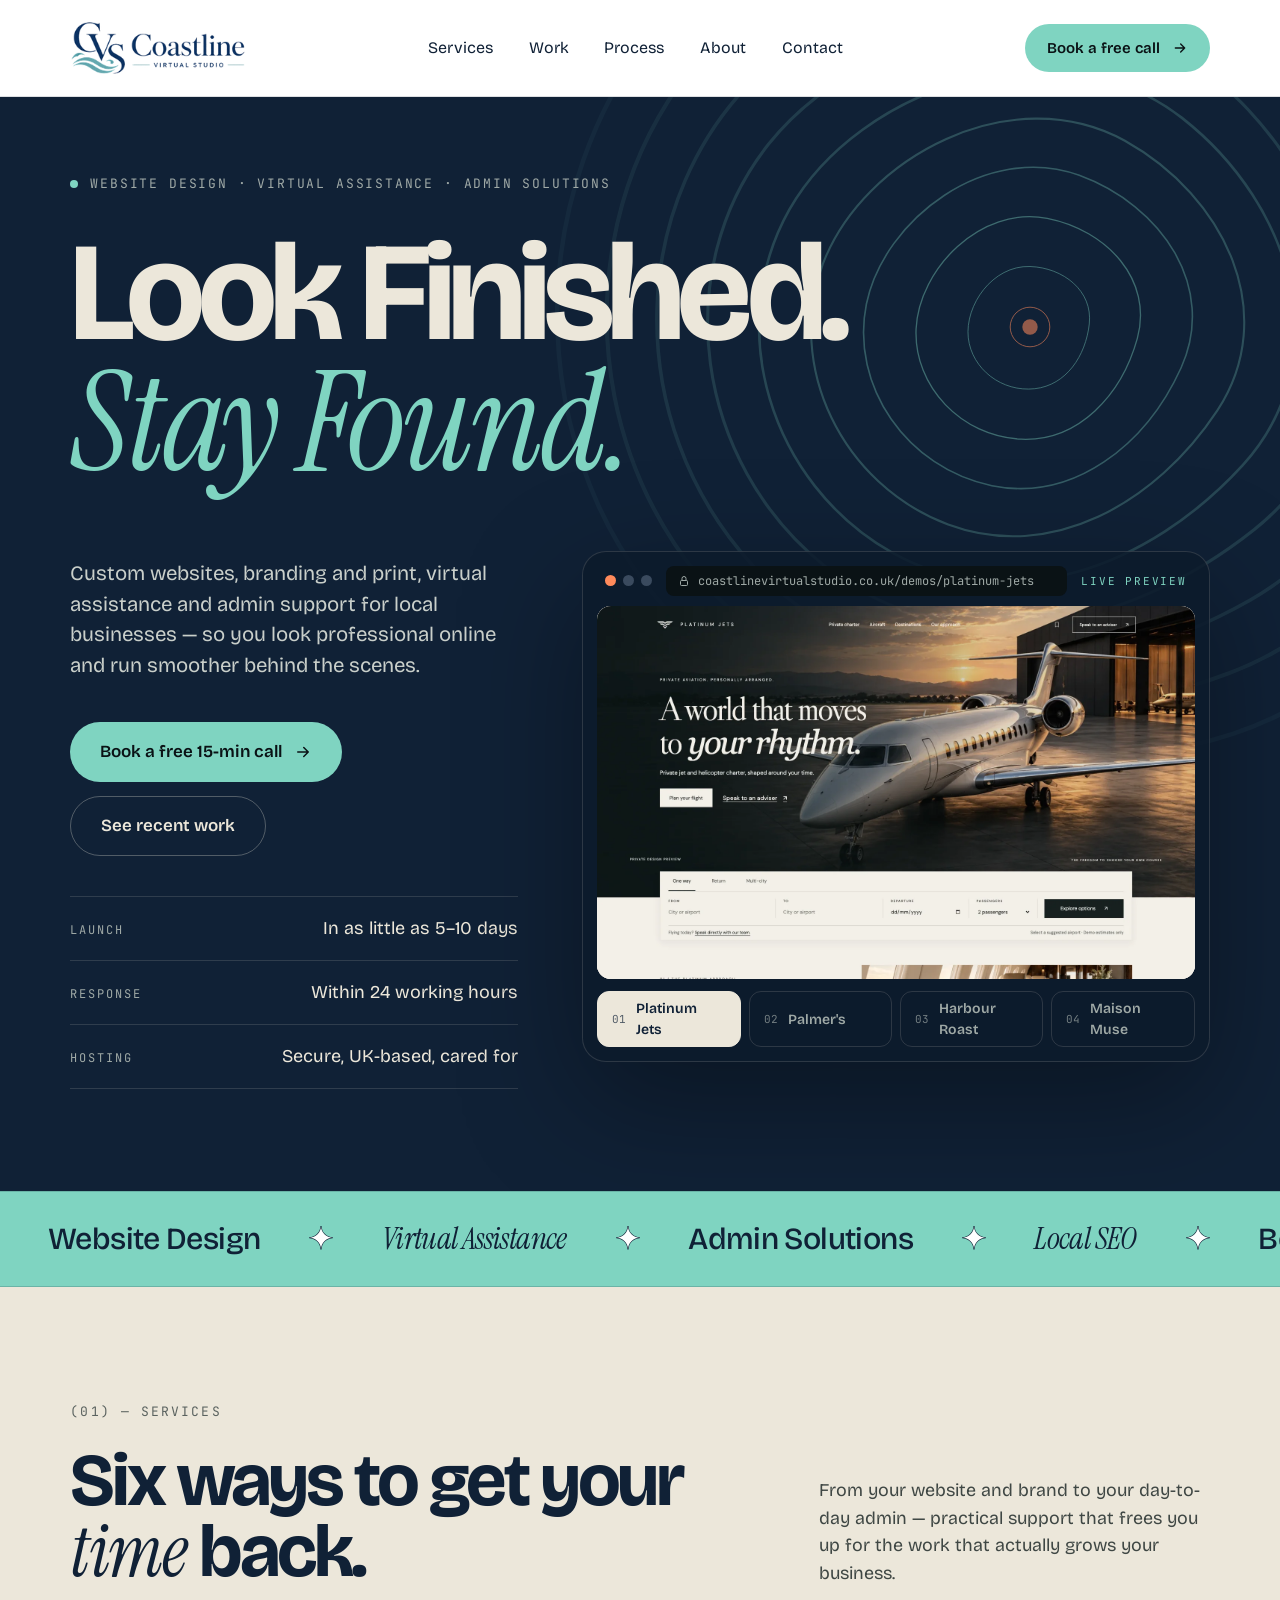
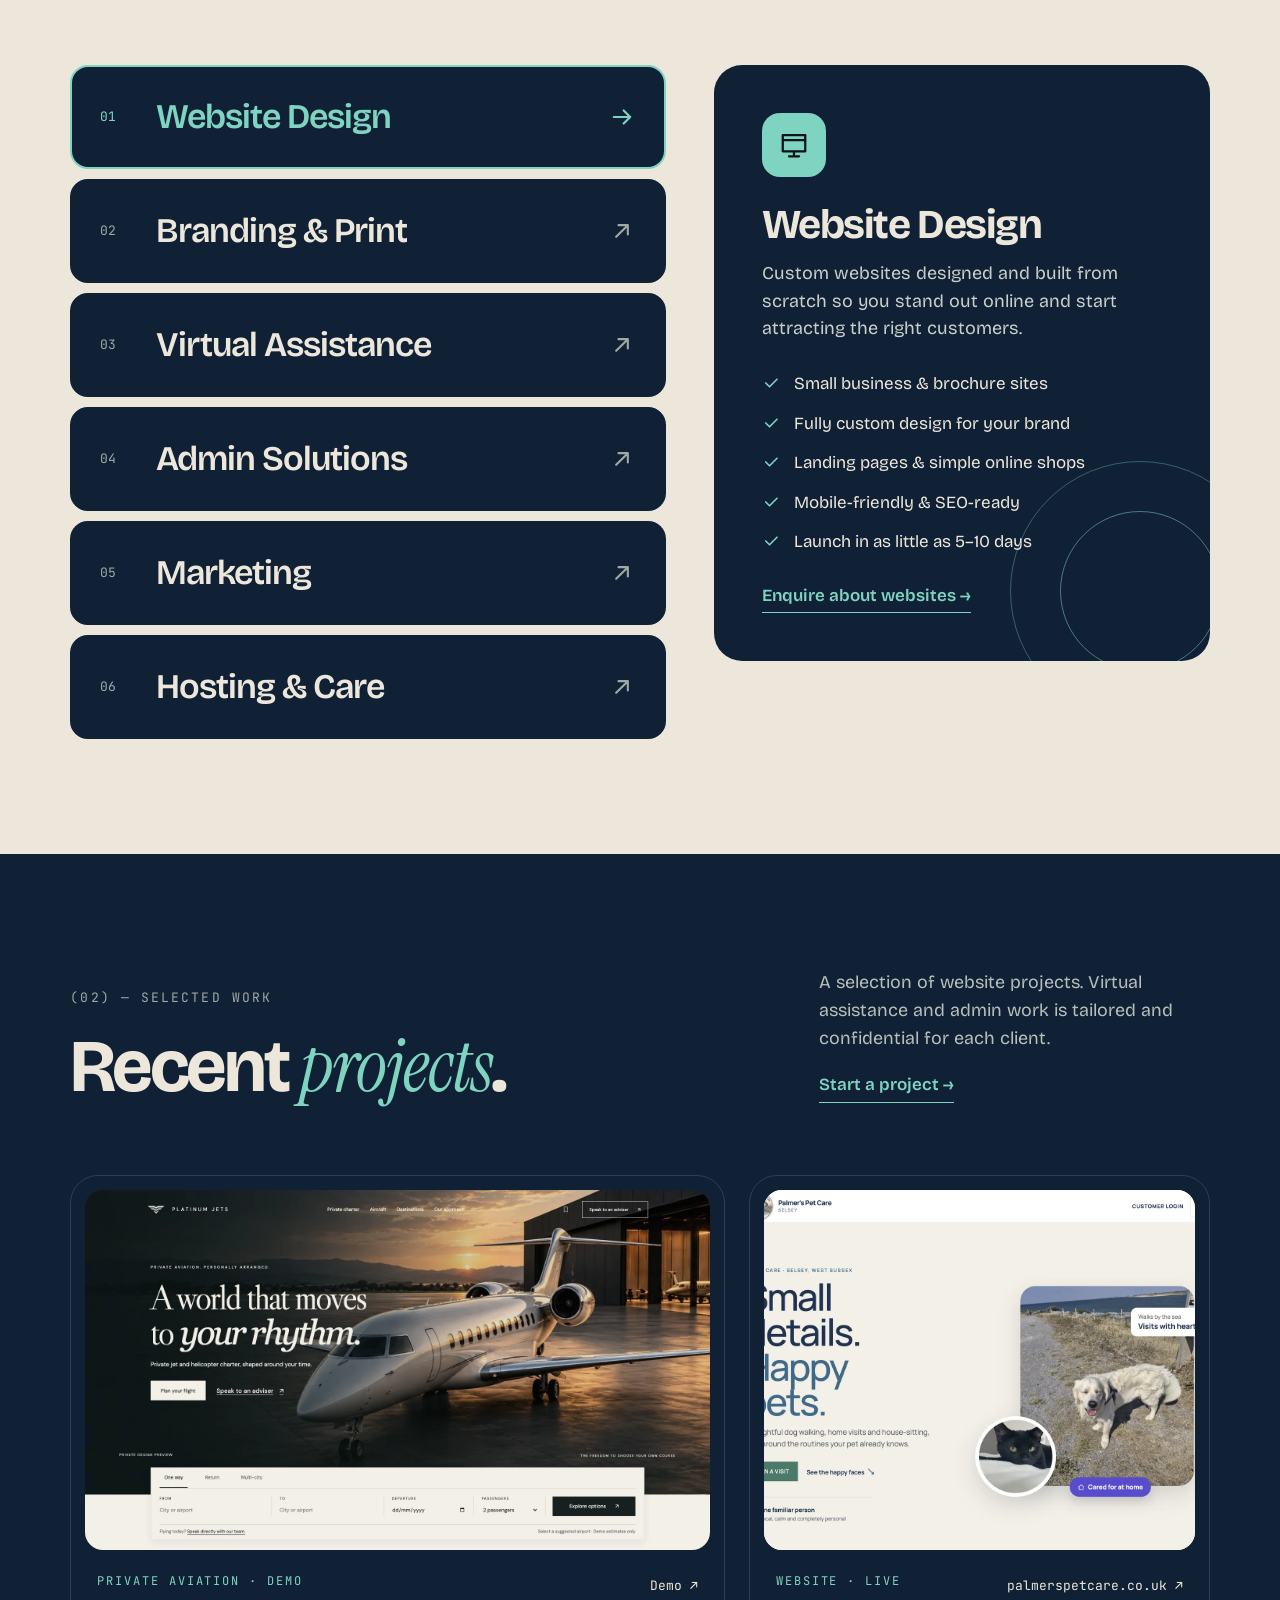
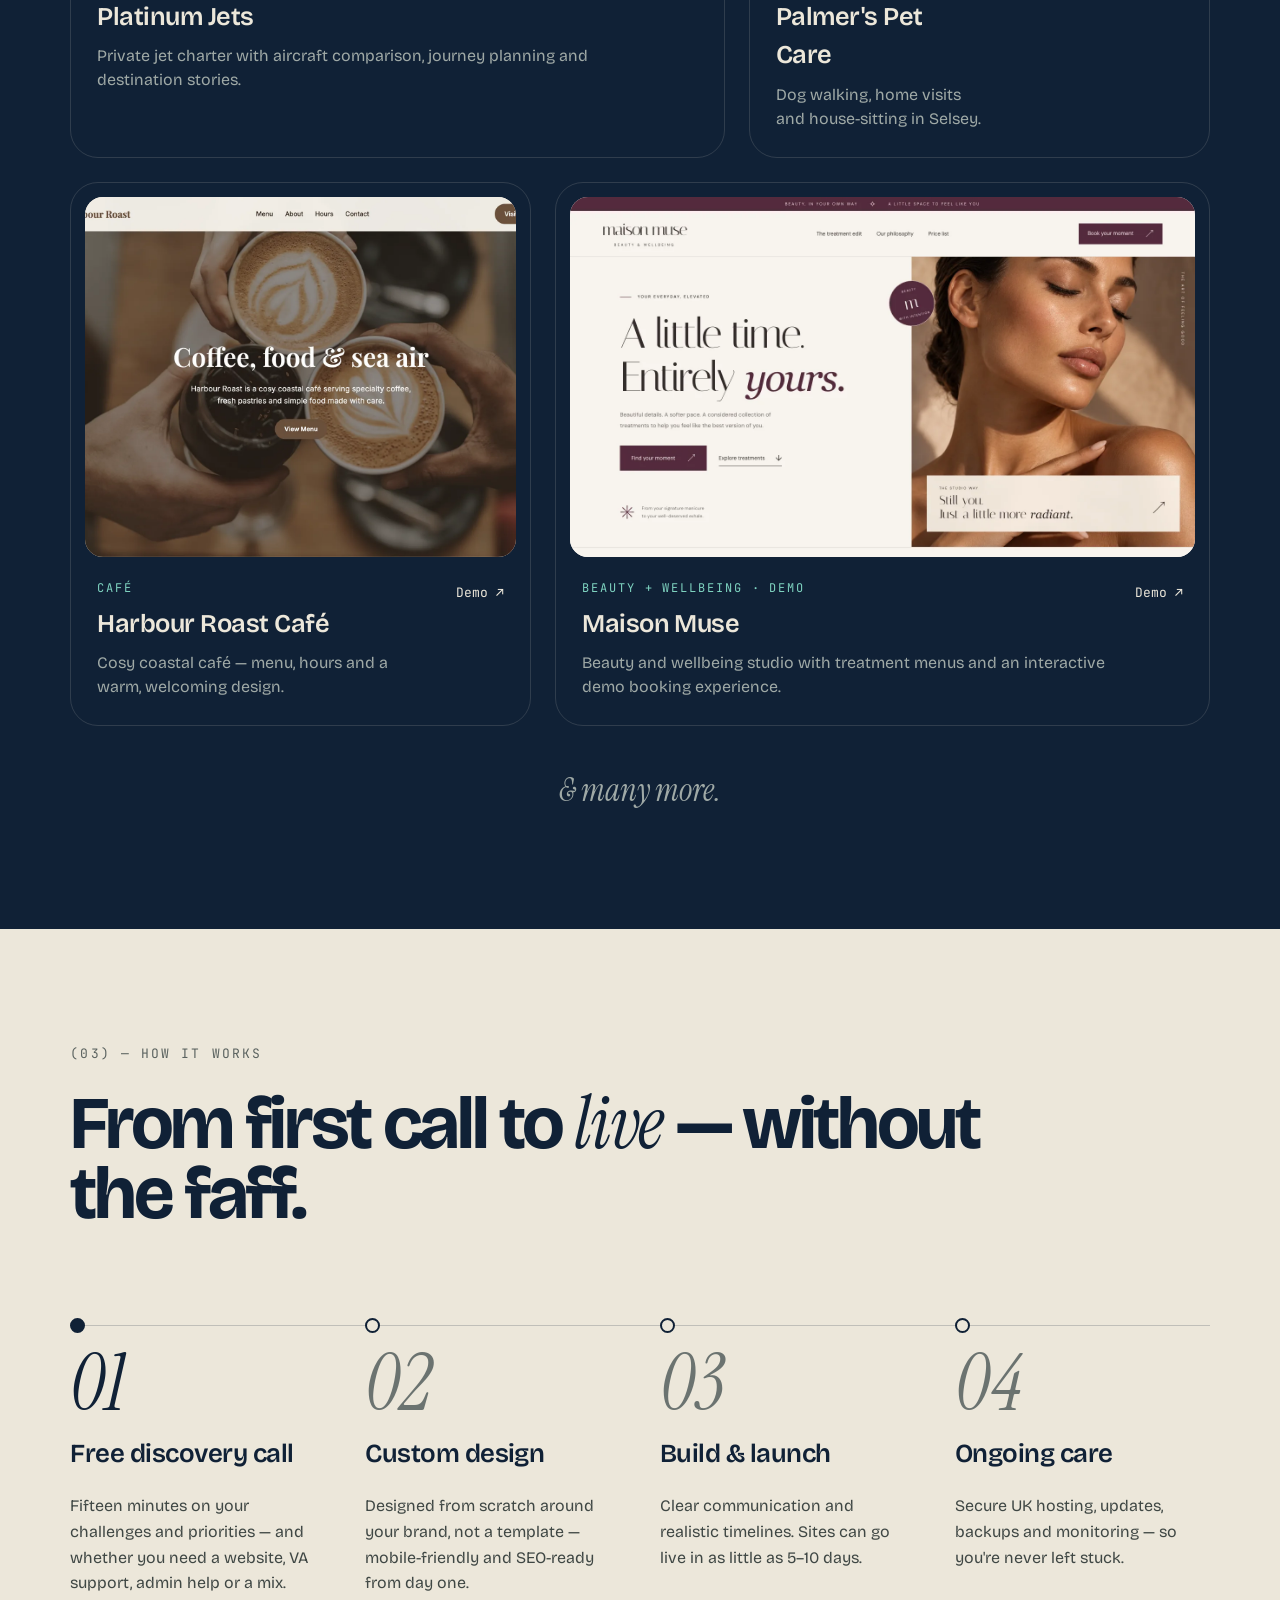
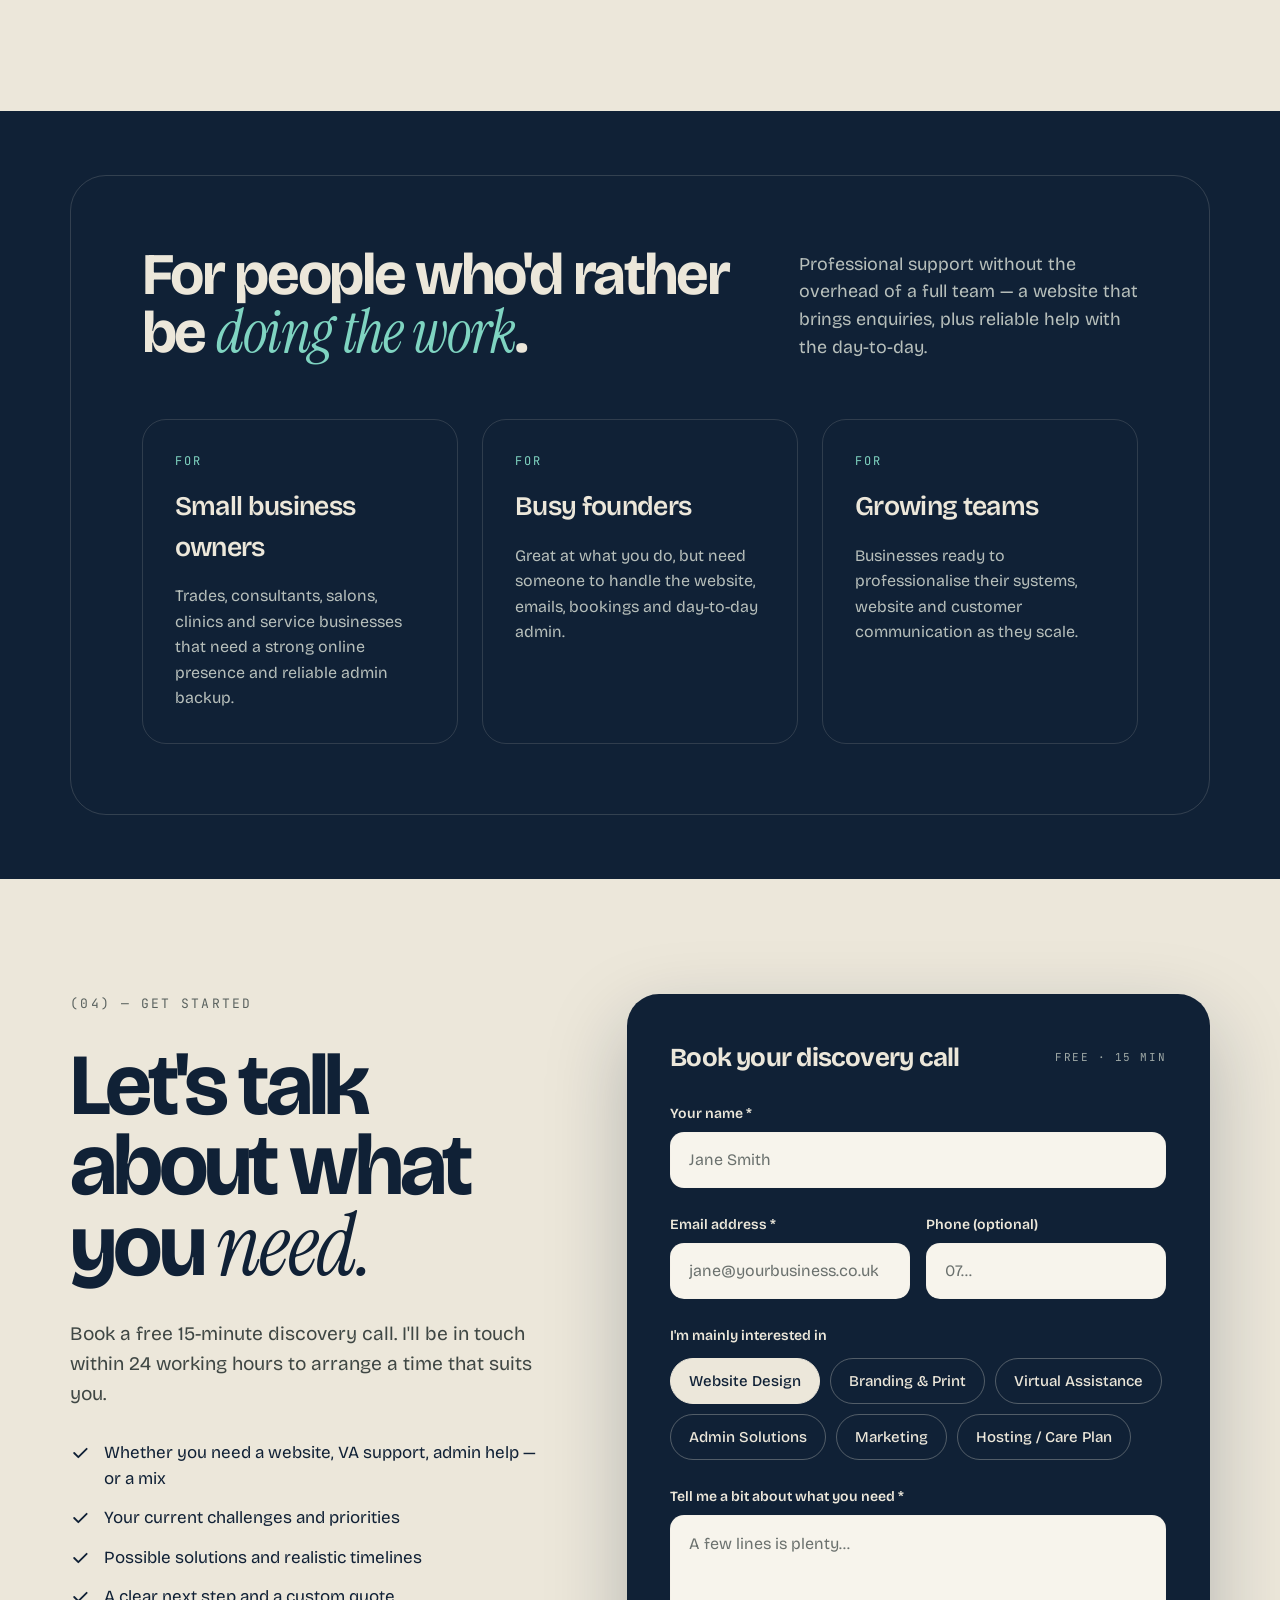
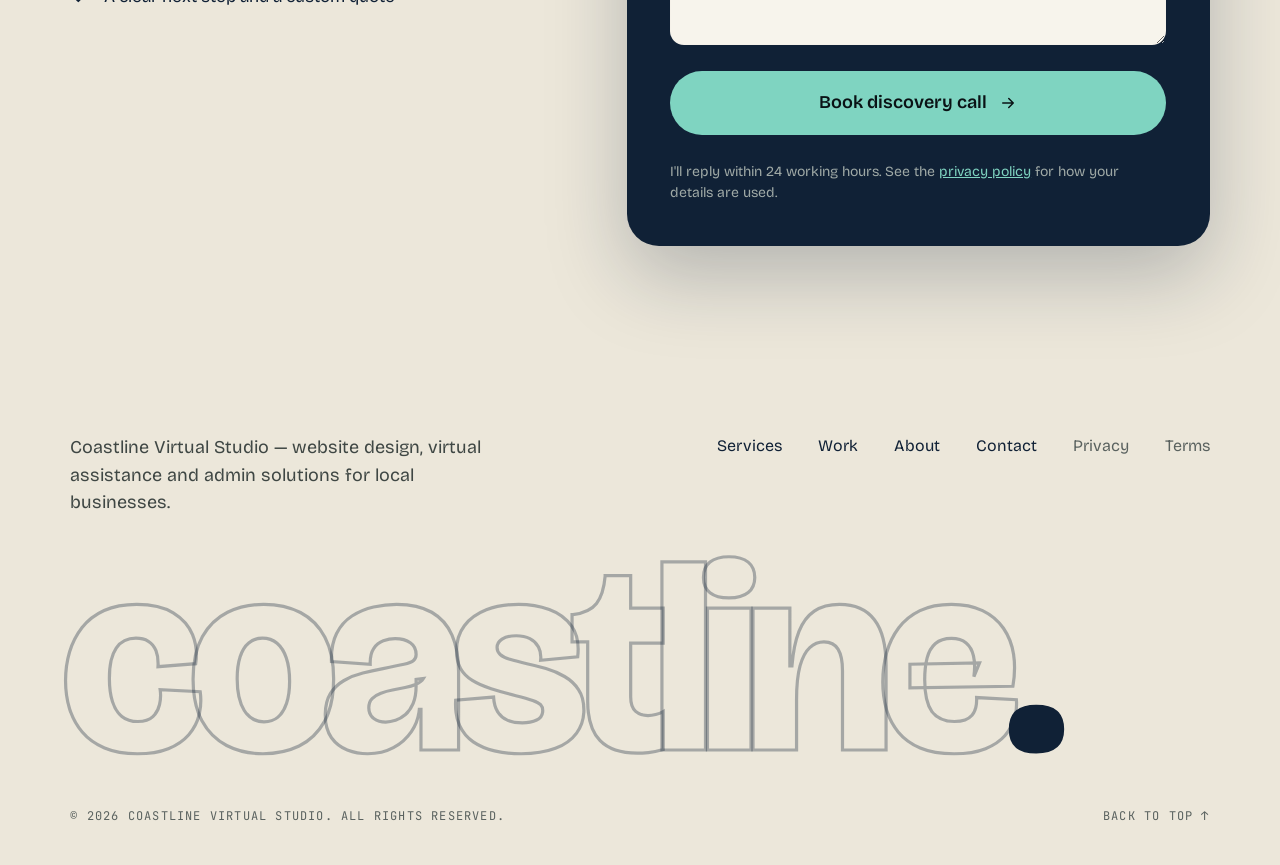
==== commit 645dac40: "Install Platinum Jets demo, replacing Luna Beauty; reorder showcase New demo: demos/platinum-jets/ (" ====
--- a/index.html
+++ b/index.html
@@ -287,6 +287,8 @@
 .v-luna .pill{align-self:flex-start;height:40px;padding:0 18px;border-radius:999px;background:#E7A6C1;color:#2A1B2E;font-size:14px;font-weight:600;display:flex;align-items:center}
 .v-maison{background:#F8F4EF;color:#542B3C;justify-content:flex-end}
 .v-maison .word{font-family:Georgia,serif;font-size:clamp(48px,4.9vw,70px);font-weight:400;letter-spacing:-.04em;line-height:.95;position:relative}
+.v-platinum{background:#172020;color:#F3EFE8;justify-content:flex-end}
+.v-platinum .word{font-family:Georgia,serif;font-size:clamp(44px,5vw,72px);font-weight:400;letter-spacing:-.03em;line-height:.95;position:relative}
 .more{margin:40px 0 0;text-align:center;font-family:var(--f-serif);font-style:italic;font-size:32px;color:var(--on-navy-muted)}
 
 /* ---------- PROCESS ---------- */
@@ -538,28 +540,28 @@
           <div class="lights" aria-hidden="true"><span></span><span></span><span></span></div>
           <div class="urlbar">
             <svg width="12" height="12" viewBox="0 0 24 24" fill="none" stroke="currentColor" stroke-width="2" aria-hidden="true"><rect x="5" y="11" width="14" height="10" rx="2"/><path d="M8 11V7a4 4 0 0 1 8 0v4"/></svg>
-            <span data-p="url">palmerspetcare.co.uk</span>
+            <span data-p="url">coastlinevirtualstudio.co.uk/demos/platinum-jets</span>
           </div>
           <span class="live">LIVE PREVIEW</span>
         </div>
-        <a class="mock" id="mock" href="https://palmerspetcare.co.uk" target="_blank" rel="noopener" aria-live="polite">
+        <a class="mock" id="mock" href="https://coastlinevirtualstudio.co.uk/demos/platinum-jets/index.html" target="_blank" rel="noopener" aria-live="polite">
           <img class="mock-shot" id="mock-shot" alt="" decoding="async">
           <span class="mock-orb" aria-hidden="true"></span>
           <span class="mock-nav">
-            <span class="mock-brand" data-p="short">Palmer's</span>
-            <span class="mock-links" aria-hidden="true"><i></i><i></i><i></i><span class="mock-cta" data-p="cta">Plan a visit</span></span>
+            <span class="mock-brand" data-p="short">Platinum Jets</span>
+            <span class="mock-links" aria-hidden="true"><i></i><i></i><i></i><span class="mock-cta" data-p="cta">Plan a journey</span></span>
           </span>
           <span class="mock-body">
-            <span class="mock-tag" data-p="tag">WEBSITE · LIVE</span>
-            <span class="mock-name" data-p="name">Palmer's Pet Care</span>
-            <span class="mock-desc" data-p="desc">Dog walking, home visits and house-sitting in Selsey.</span>
+            <span class="mock-tag" data-p="tag">PRIVATE AVIATION · DEMO</span>
+            <span class="mock-name" data-p="name">Platinum Jets</span>
+            <span class="mock-desc" data-p="desc">Private jet charter with aircraft comparison, journey planning and destination stories.</span>
           </span>
           <span class="mock-row" aria-hidden="true"><i></i><i></i><i></i></span>
         </a>
         <div class="tabs" role="tablist" aria-label="Choose a project">
-          <button class="tab" type="button" role="tab" aria-selected="true" data-i="0"><small>01</small>Palmer's</button>
-          <button class="tab" type="button" role="tab" aria-selected="false" tabindex="-1" data-i="1"><small>02</small>Harbour Roast</button>
-          <button class="tab" type="button" role="tab" aria-selected="false" tabindex="-1" data-i="2"><small>03</small>Luna Beauty</button>
+          <button class="tab" type="button" role="tab" aria-selected="true" data-i="0"><small>01</small>Platinum Jets</button>
+          <button class="tab" type="button" role="tab" aria-selected="false" tabindex="-1" data-i="1"><small>02</small>Palmer's</button>
+          <button class="tab" type="button" role="tab" aria-selected="false" tabindex="-1" data-i="2"><small>03</small>Harbour Roast</button>
           <button class="tab" type="button" role="tab" aria-selected="false" tabindex="-1" data-i="3"><small>04</small>Maison Muse</button>
         </div>
       </div>
@@ -691,7 +693,14 @@
     </div>
 
     <div class="work-grid">
-      <a href="https://palmerspetcare.co.uk" target="_blank" rel="noopener" class="work-card span-7">
+      <a href="https://coastlinevirtualstudio.co.uk/demos/platinum-jets/index.html" target="_blank" rel="noopener" class="work-card span-7">
+        <div class="work-visual v-platinum" aria-hidden="true"><img class="work-shot" src="images/work/platinum-jets.webp" alt="" loading="lazy" decoding="async" onerror="this.remove()"><span class="word">Platinum<br>Jets</span></div>
+        <div class="work-meta">
+          <div class="l"><span class="cat">PRIVATE AVIATION · DEMO</span><span class="name">Platinum Jets</span><span class="desc">Private jet charter with aircraft comparison, journey planning and destination stories.</span></div>
+          <span class="go">Demo ↗</span>
+        </div>
+      </a>
+      <a href="https://palmerspetcare.co.uk" target="_blank" rel="noopener" class="work-card span-5">
         <div class="work-visual v-palmers" aria-hidden="true"><img class="work-shot" src="images/work/palmers-pet-care.webp" alt="" loading="lazy" decoding="async" onerror="this.remove()"><span class="ring"></span><span class="word">Palmer's<br>Pet Care</span></div>
         <div class="work-meta">
           <div class="l"><span class="cat">WEBSITE · LIVE</span><span class="name">Palmer's Pet Care</span><span class="desc">Dog walking, home visits and house-sitting in Selsey.</span></div>
@@ -702,13 +711,6 @@
         <div class="work-visual v-cafe" aria-hidden="true"><img class="work-shot" src="images/work/harbour-roast.webp" alt="" loading="lazy" decoding="async" onerror="this.remove()"><span class="blob"></span><span class="small">EST. ON THE HARBOUR</span><span class="word">Harbour<br>Roast</span></div>
         <div class="work-meta">
           <div class="l"><span class="cat">CAFÉ</span><span class="name">Harbour Roast Café</span><span class="desc">Cosy coastal café — menu, hours and a warm, welcoming design.</span></div>
-          <span class="go">Demo ↗</span>
-        </div>
-      </a>
-      <a href="https://coastlinevirtualstudio.co.uk/demos/salon/index.html" target="_blank" rel="noopener" class="work-card span-5">
-        <div class="work-visual v-luna" aria-hidden="true"><img class="work-shot" src="images/work/luna-beauty.webp" alt="" loading="lazy" decoding="async" onerror="this.remove()"><span class="moon"></span><span class="moon-cut"></span><span class="small">HAIR · NAILS · TREATMENTS</span><span class="stack"><span class="word">Luna<br>Beauty</span><span class="pill">Book online</span></span></div>
-        <div class="work-meta">
-          <div class="l"><span class="cat">SALON + BOOKING</span><span class="name">Luna Beauty Studio</span><span class="desc">Beauty salon with online booking for hair, nails and treatments.</span></div>
           <span class="go">Demo ↗</span>
         </div>
       </a>
@@ -930,9 +932,9 @@
 
   /* ---------- Hero live preview ---------- */
   var projects = [
+    {short:'Platinum Jets', img:'images/work/platinum-jets.webp', name:'Platinum Jets', url:'coastlinevirtualstudio.co.uk/demos/platinum-jets', href:'https://coastlinevirtualstudio.co.uk/demos/platinum-jets/index.html', tag:'PRIVATE AVIATION · DEMO', desc:'Private jet charter with aircraft comparison, journey planning and destination stories.', cta:'Plan a journey', bg:'#172020', fg:'#F3EFE8', acc:'#C9A24A', font:"'Caslon', Georgia, serif"},
     {short:"Palmer's", img:'images/work/palmers-pet-care.webp', name:"Palmer's Pet Care", url:'palmerspetcare.co.uk', href:'https://palmerspetcare.co.uk', tag:'WEBSITE · LIVE', desc:'Dog walking, home visits and house-sitting in Selsey.', cta:'Plan a visit', bg:'#F2EDE4', fg:'#1F2F4F', acc:'#4F7F6B', font:"'Bricolage Grotesque', sans-serif"},
     {short:'Harbour Roast', img:'images/work/harbour-roast.webp', name:'Harbour Roast Café', url:'coastlinevirtualstudio.co.uk/demos/cafe', href:'https://coastlinevirtualstudio.co.uk/demos/cafe/index.html', tag:'CAFÉ', desc:'Cosy coastal café with menu, hours and a warm, welcoming design.', cta:'Menu', bg:'#F1E6D6', fg:'#3A2618', acc:'#B5652B', font:"'Instrument Serif', Georgia, serif"},
-    {short:'Luna Beauty', img:'images/work/luna-beauty.webp', name:'Luna Beauty Studio', url:'coastlinevirtualstudio.co.uk/demos/salon', href:'https://coastlinevirtualstudio.co.uk/demos/salon/index.html', tag:'SALON + BOOKING', desc:'Online booking for hair, nails and treatments.', cta:'Book now', bg:'#2A1B2E', fg:'#F4E3EA', acc:'#E7A6C1', font:"'Bricolage Grotesque', sans-serif"},
     {short:'Maison Muse', img:'images/work/maison-muse.webp', name:'Maison Muse', url:'coastlinevirtualstudio.co.uk/demos/maison-muse', href:'https://coastlinevirtualstudio.co.uk/demos/maison-muse/index.html', tag:'BEAUTY + WELLBEING · DEMO', desc:'Treatment menus and an interactive demo booking experience.', cta:'Explore treatments', bg:'#F8F4EF', fg:'#542B3C', acc:'#D9B6BA', font:"'Instrument Serif', Georgia, serif"}
   ];
   var mock = document.getElementById('mock');
